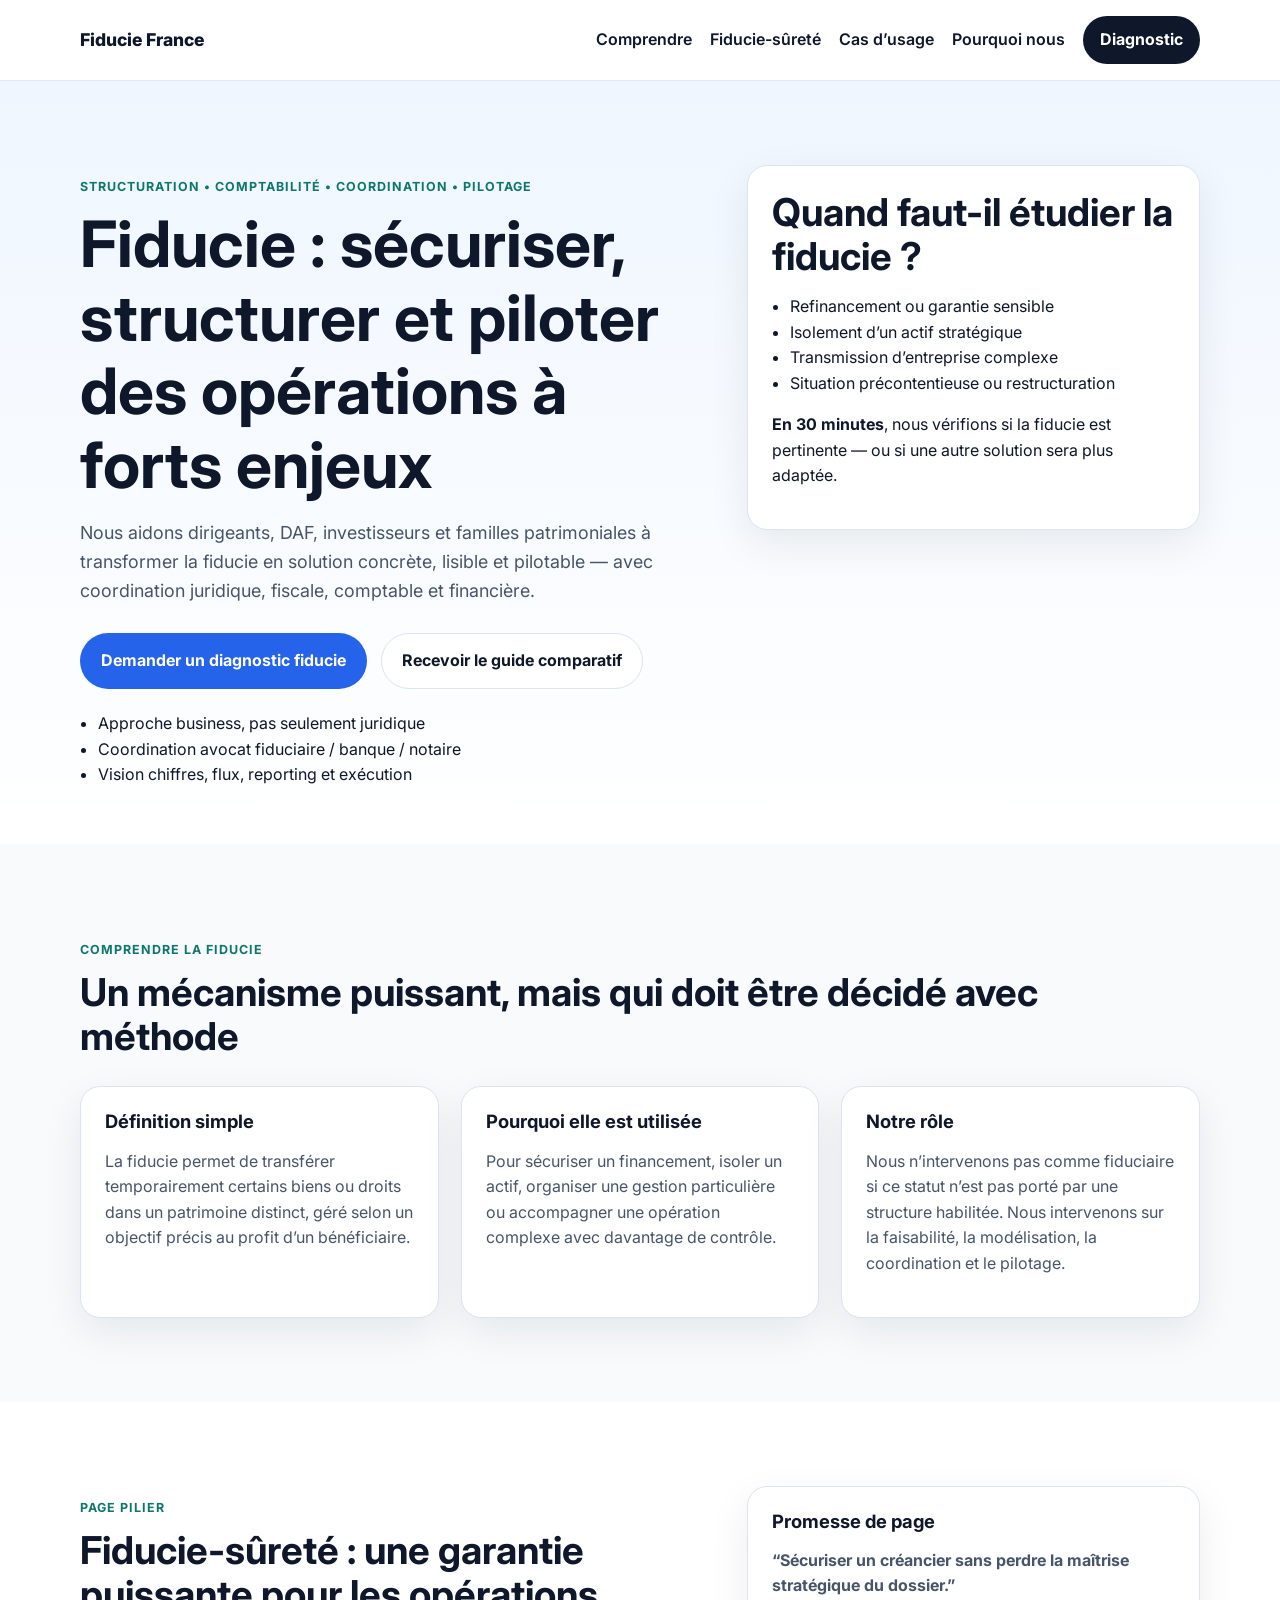
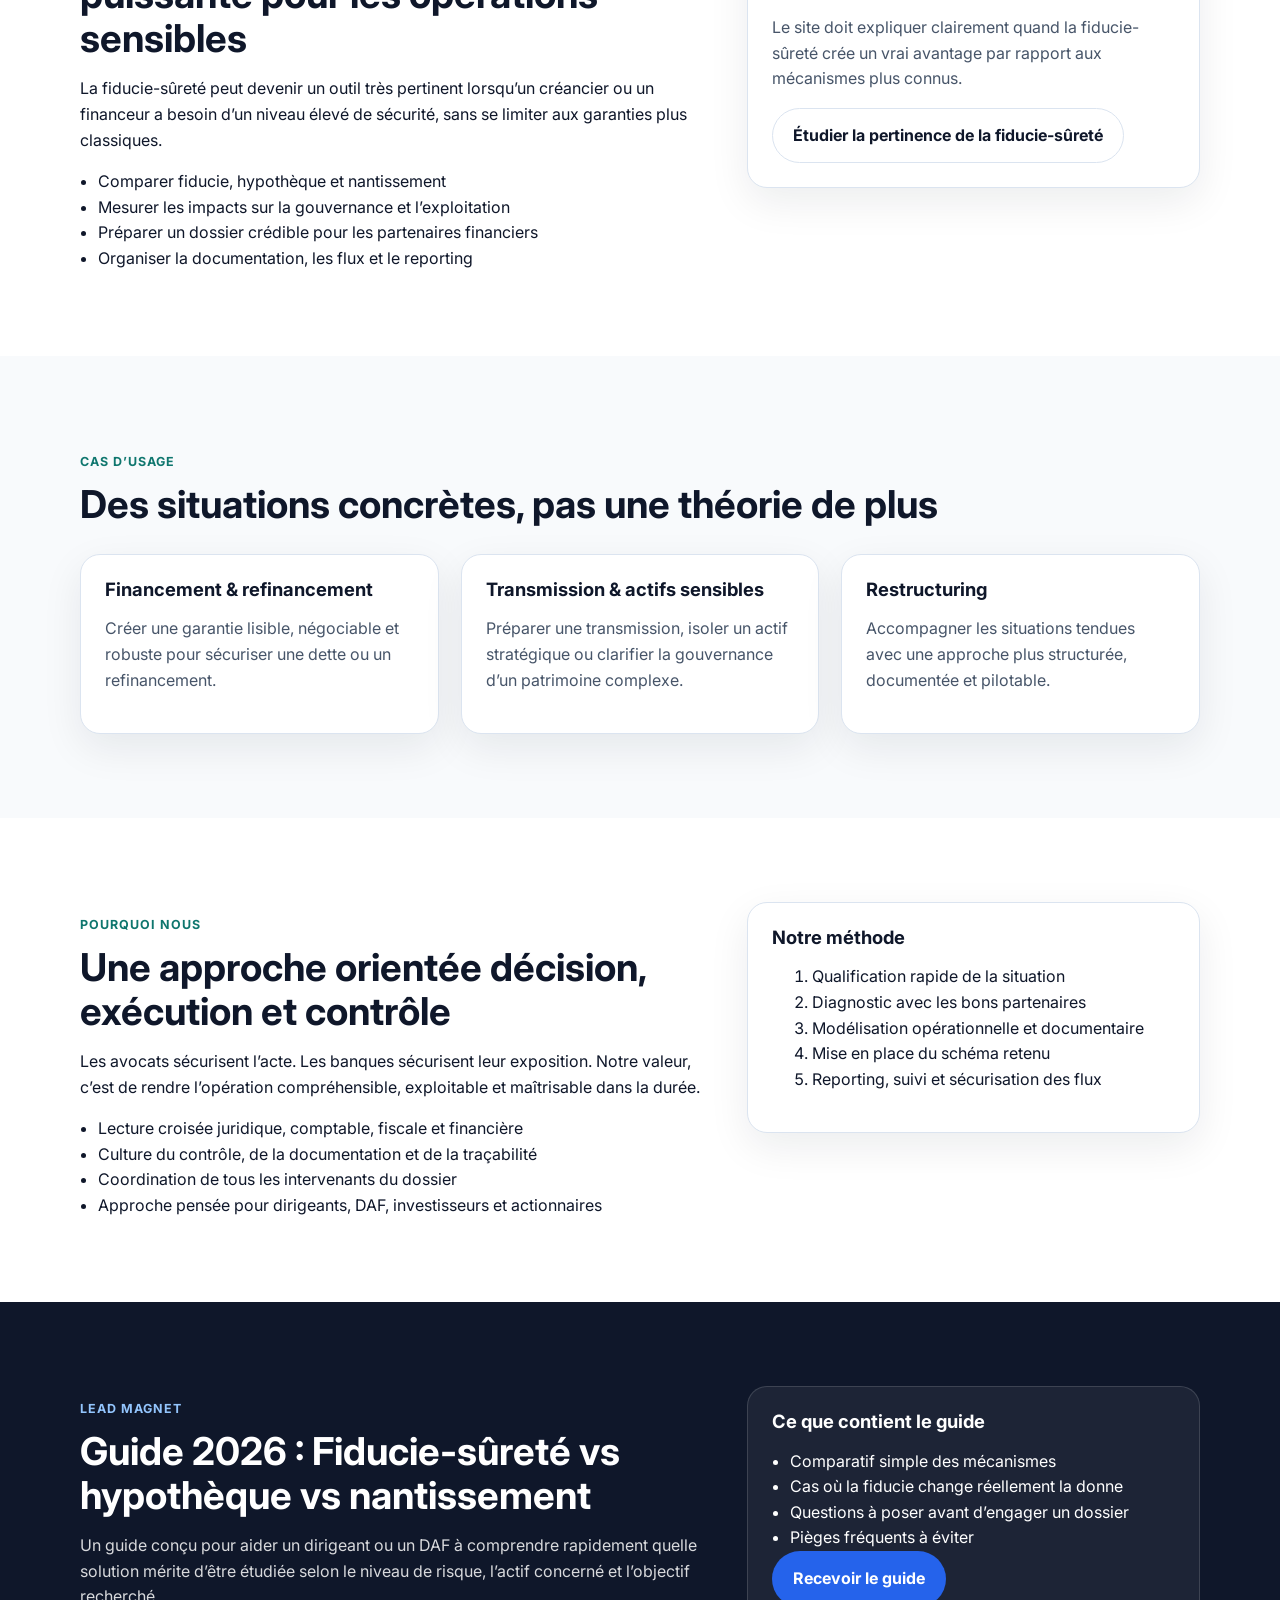
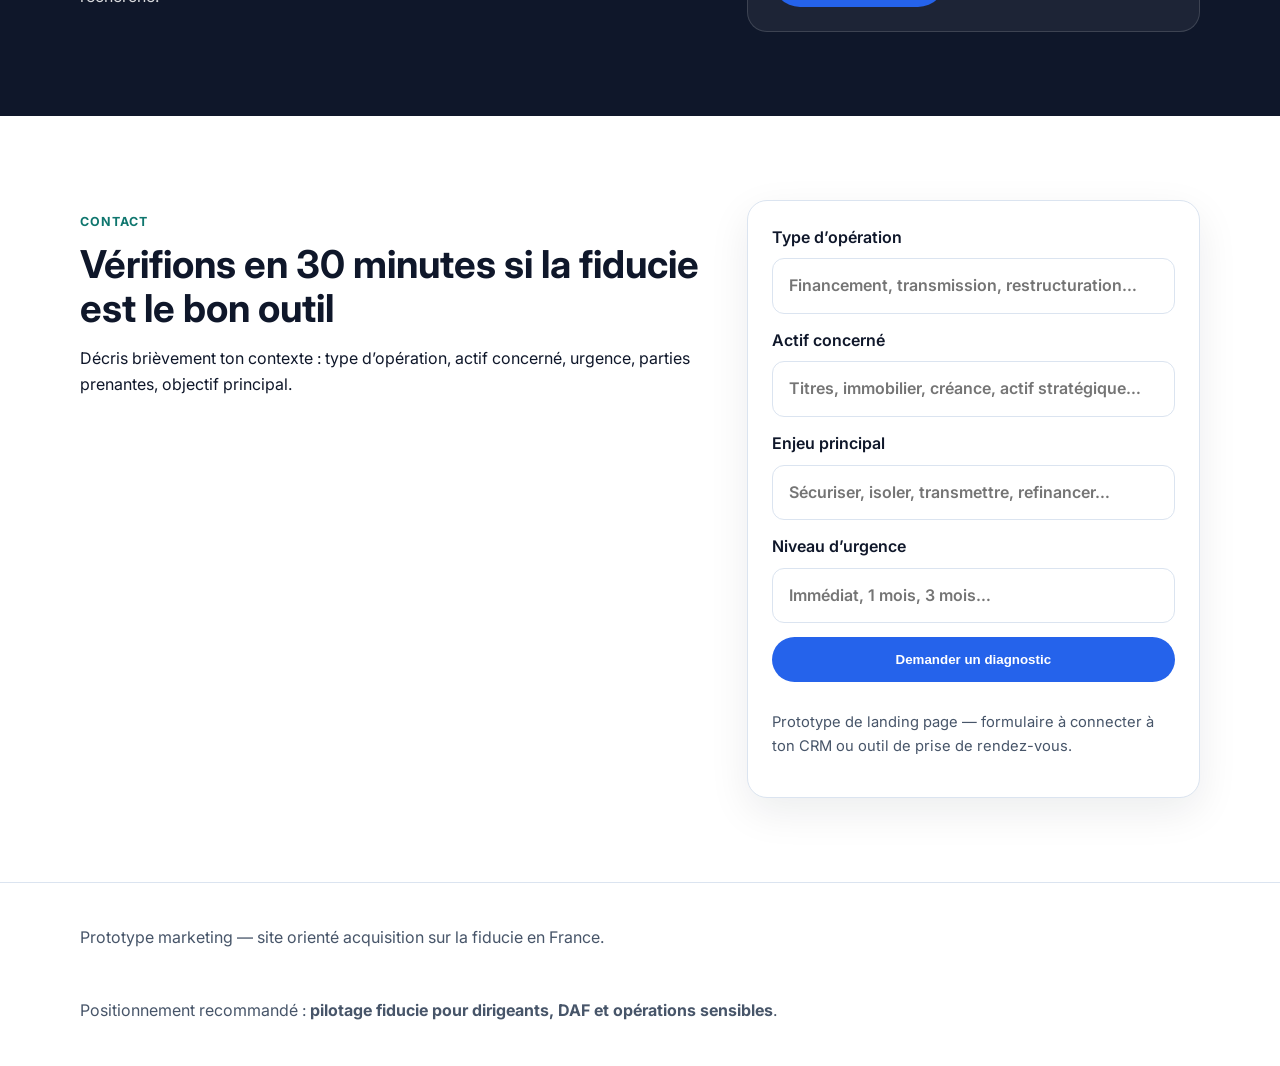
==== index.html @ 159eb909 "feat: initial fiducie site prototype" ====
<!DOCTYPE html>
<html lang="fr">
<head>
  <meta charset="UTF-8" />
  <meta name="viewport" content="width=device-width, initial-scale=1.0" />
  <title>Fiducie en France : accompagnement stratégique, comptable et opérationnel</title>
  <meta name="description" content="Cabinet expert en structuration, faisabilité, comptabilité et pilotage des opérations de fiducie en France pour dirigeants, DAF, investisseurs et familles patrimoniales." />
  <meta name="theme-color" content="#0f172a" />
  <link rel="preconnect" href="https://fonts.googleapis.com">
  <link rel="preconnect" href="https://fonts.gstatic.com" crossorigin>
  <link href="https://fonts.googleapis.com/css2?family=Inter:wght@400;500;600;700;800&display=swap" rel="stylesheet">
  <link rel="stylesheet" href="styles.css" />
</head>
<body>
  <header class="site-header">
    <div class="container nav">
      <div class="brand">Fiducie France</div>
      <nav>
        <a href="#comprendre">Comprendre</a>
        <a href="#surete">Fiducie-sûreté</a>
        <a href="#cas-usage">Cas d’usage</a>
        <a href="#pourquoi-nous">Pourquoi nous</a>
        <a href="#contact" class="btn btn-nav">Diagnostic</a>
      </nav>
    </div>
  </header>

  <main>
    <section class="hero">
      <div class="container hero-grid">
        <div>
          <p class="eyebrow">Structuration • Comptabilité • Coordination • Pilotage</p>
          <h1>Fiducie : sécuriser, structurer et piloter des opérations à forts enjeux</h1>
          <p class="hero-text">Nous aidons dirigeants, DAF, investisseurs et familles patrimoniales à transformer la fiducie en solution concrète, lisible et pilotable — avec coordination juridique, fiscale, comptable et financière.</p>
          <div class="cta-row">
            <a class="btn btn-primary" href="#contact">Demander un diagnostic fiducie</a>
            <a class="btn btn-secondary" href="#guide">Recevoir le guide comparatif</a>
          </div>
          <ul class="trust-list">
            <li>Approche business, pas seulement juridique</li>
            <li>Coordination avocat fiduciaire / banque / notaire</li>
            <li>Vision chiffres, flux, reporting et exécution</li>
          </ul>
        </div>
        <aside class="hero-card">
          <h2>Quand faut-il étudier la fiducie&nbsp;?</h2>
          <ul>
            <li>Refinancement ou garantie sensible</li>
            <li>Isolement d’un actif stratégique</li>
            <li>Transmission d’entreprise complexe</li>
            <li>Situation précontentieuse ou restructuration</li>
          </ul>
          <p><strong>En 30 minutes</strong>, nous vérifions si la fiducie est pertinente — ou si une autre solution sera plus adaptée.</p>
        </aside>
      </div>
    </section>

    <section class="section section-light" id="comprendre">
      <div class="container">
        <p class="section-label">Comprendre la fiducie</p>
        <h2>Un mécanisme puissant, mais qui doit être décidé avec méthode</h2>
        <div class="cards three">
          <article class="card">
            <h3>Définition simple</h3>
            <p>La fiducie permet de transférer temporairement certains biens ou droits dans un patrimoine distinct, géré selon un objectif précis au profit d’un bénéficiaire.</p>
          </article>
          <article class="card">
            <h3>Pourquoi elle est utilisée</h3>
            <p>Pour sécuriser un financement, isoler un actif, organiser une gestion particulière ou accompagner une opération complexe avec davantage de contrôle.</p>
          </article>
          <article class="card">
            <h3>Notre rôle</h3>
            <p>Nous n’intervenons pas comme fiduciaire si ce statut n’est pas porté par une structure habilitée. Nous intervenons sur la faisabilité, la modélisation, la coordination et le pilotage.</p>
          </article>
        </div>
      </div>
    </section>

    <section class="section" id="surete">
      <div class="container two-cols">
        <div>
          <p class="section-label">Page pilier</p>
          <h2>Fiducie-sûreté : une garantie puissante pour les opérations sensibles</h2>
          <p>La fiducie-sûreté peut devenir un outil très pertinent lorsqu’un créancier ou un financeur a besoin d’un niveau élevé de sécurité, sans se limiter aux garanties plus classiques.</p>
          <ul class="check-list">
            <li>Comparer fiducie, hypothèque et nantissement</li>
            <li>Mesurer les impacts sur la gouvernance et l’exploitation</li>
            <li>Préparer un dossier crédible pour les partenaires financiers</li>
            <li>Organiser la documentation, les flux et le reporting</li>
          </ul>
        </div>
        <div class="compare-box">
          <h3>Promesse de page</h3>
          <p><strong>“Sécuriser un créancier sans perdre la maîtrise stratégique du dossier.”</strong></p>
          <p>Le site doit expliquer clairement quand la fiducie-sûreté crée un vrai avantage par rapport aux mécanismes plus connus.</p>
          <a class="btn btn-secondary" href="#contact">Étudier la pertinence de la fiducie-sûreté</a>
        </div>
      </div>
    </section>

    <section class="section section-light" id="cas-usage">
      <div class="container">
        <p class="section-label">Cas d’usage</p>
        <h2>Des situations concrètes, pas une théorie de plus</h2>
        <div class="cards three">
          <article class="card">
            <h3>Financement & refinancement</h3>
            <p>Créer une garantie lisible, négociable et robuste pour sécuriser une dette ou un refinancement.</p>
          </article>
          <article class="card">
            <h3>Transmission & actifs sensibles</h3>
            <p>Préparer une transmission, isoler un actif stratégique ou clarifier la gouvernance d’un patrimoine complexe.</p>
          </article>
          <article class="card">
            <h3>Restructuring</h3>
            <p>Accompagner les situations tendues avec une approche plus structurée, documentée et pilotable.</p>
          </article>
        </div>
      </div>
    </section>

    <section class="section" id="pourquoi-nous">
      <div class="container two-cols">
        <div>
          <p class="section-label">Pourquoi nous</p>
          <h2>Une approche orientée décision, exécution et contrôle</h2>
          <p>Les avocats sécurisent l’acte. Les banques sécurisent leur exposition. Notre valeur, c’est de rendre l’opération compréhensible, exploitable et maîtrisable dans la durée.</p>
          <ul class="check-list">
            <li>Lecture croisée juridique, comptable, fiscale et financière</li>
            <li>Culture du contrôle, de la documentation et de la traçabilité</li>
            <li>Coordination de tous les intervenants du dossier</li>
            <li>Approche pensée pour dirigeants, DAF, investisseurs et actionnaires</li>
          </ul>
        </div>
        <div class="method-box">
          <h3>Notre méthode</h3>
          <ol>
            <li>Qualification rapide de la situation</li>
            <li>Diagnostic avec les bons partenaires</li>
            <li>Modélisation opérationnelle et documentaire</li>
            <li>Mise en place du schéma retenu</li>
            <li>Reporting, suivi et sécurisation des flux</li>
          </ol>
        </div>
      </div>
    </section>

    <section class="section section-dark" id="guide">
      <div class="container guide-grid">
        <div>
          <p class="section-label light">Lead magnet</p>
          <h2>Guide 2026 : Fiducie-sûreté vs hypothèque vs nantissement</h2>
          <p>Un guide conçu pour aider un dirigeant ou un DAF à comprendre rapidement quelle solution mérite d’être étudiée selon le niveau de risque, l’actif concerné et l’objectif recherché.</p>
        </div>
        <div class="guide-card">
          <h3>Ce que contient le guide</h3>
          <ul>
            <li>Comparatif simple des mécanismes</li>
            <li>Cas où la fiducie change réellement la donne</li>
            <li>Questions à poser avant d’engager un dossier</li>
            <li>Pièges fréquents à éviter</li>
          </ul>
          <a class="btn btn-primary" href="#contact">Recevoir le guide</a>
        </div>
      </div>
    </section>

    <section class="section" id="contact">
      <div class="container contact-grid">
        <div>
          <p class="section-label">Contact</p>
          <h2>Vérifions en 30 minutes si la fiducie est le bon outil</h2>
          <p>Décris brièvement ton contexte : type d’opération, actif concerné, urgence, parties prenantes, objectif principal.</p>
        </div>
        <form class="contact-form">
          <label>Type d’opération<input type="text" placeholder="Financement, transmission, restructuration…"></label>
          <label>Actif concerné<input type="text" placeholder="Titres, immobilier, créance, actif stratégique…"></label>
          <label>Enjeu principal<input type="text" placeholder="Sécuriser, isoler, transmettre, refinancer…"></label>
          <label>Niveau d’urgence<input type="text" placeholder="Immédiat, 1 mois, 3 mois…"></label>
          <button type="button" class="btn btn-primary">Demander un diagnostic</button>
          <p class="form-note">Prototype de landing page — formulaire à connecter à ton CRM ou outil de prise de rendez-vous.</p>
        </form>
      </div>
    </section>
  </main>

  <footer class="site-footer">
    <div class="container footer-row">
      <p>Prototype marketing — site orienté acquisition sur la fiducie en France.</p>
      <p>Positionnement recommandé : <strong>pilotage fiducie pour dirigeants, DAF et opérations sensibles</strong>.</p>
    </div>
  </footer>
</body>
</html>
---- styles.css ----
:root {
  --bg: #f8fafc;
  --bg-dark: #0f172a;
  --text: #0f172a;
  --muted: #475569;
  --line: #dbe4f0;
  --white: #ffffff;
  --primary: #2563eb;
  --primary-dark: #1d4ed8;
  --accent: #0f766e;
  --shadow: 0 14px 40px rgba(15, 23, 42, 0.08);
}

* { box-sizing: border-box; }
html { scroll-behavior: smooth; }
body {
  margin: 0;
  font-family: 'Inter', sans-serif;
  color: var(--text);
  background: var(--white);
  line-height: 1.6;
}

.container {
  width: min(1120px, calc(100% - 32px));
  margin: 0 auto;
}

.site-header {
  position: sticky;
  top: 0;
  z-index: 50;
  background: rgba(255,255,255,0.92);
  backdrop-filter: blur(14px);
  border-bottom: 1px solid rgba(219, 228, 240, 0.8);
}

.nav {
  display: flex;
  align-items: center;
  justify-content: space-between;
  padding: 16px 0;
  gap: 20px;
}

.brand {
  font-weight: 800;
  font-size: 1.1rem;
}

nav {
  display: flex;
  align-items: center;
  gap: 18px;
  flex-wrap: wrap;
}

nav a {
  color: var(--text);
  text-decoration: none;
  font-weight: 600;
}

.hero {
  background: linear-gradient(180deg, #eff6ff 0%, #ffffff 100%);
  padding: 84px 0 56px;
}

.hero-grid, .two-cols, .guide-grid, .contact-grid {
  display: grid;
  grid-template-columns: 1.4fr 1fr;
  gap: 32px;
  align-items: start;
}

.eyebrow, .section-label {
  text-transform: uppercase;
  letter-spacing: 0.08em;
  font-size: 0.78rem;
  font-weight: 700;
  color: var(--accent);
  margin-bottom: 10px;
}

.section-label.light { color: #93c5fd; }

h1, h2, h3 {
  line-height: 1.15;
  margin: 0 0 16px;
}

h1 { font-size: clamp(2.2rem, 5vw, 4.25rem); }
h2 { font-size: clamp(1.7rem, 3vw, 2.7rem); }
h3 { font-size: 1.15rem; }

.hero-text {
  font-size: 1.12rem;
  color: var(--muted);
  max-width: 760px;
}

.cta-row {
  display: flex;
  gap: 14px;
  flex-wrap: wrap;
  margin: 28px 0 22px;
}

.btn {
  display: inline-flex;
  align-items: center;
  justify-content: center;
  padding: 14px 20px;
  border-radius: 999px;
  text-decoration: none;
  font-weight: 700;
  border: 1px solid transparent;
  transition: .2s ease;
  cursor: pointer;
}

.btn-primary {
  background: var(--primary);
  color: white;
}
.btn-primary:hover { background: var(--primary-dark); }

.btn-secondary {
  background: white;
  color: var(--text);
  border-color: var(--line);
}

.btn-nav {
  background: var(--text);
  color: white;
  padding: 10px 16px;
}

.trust-list, .check-list, .hero-card ul, .guide-card ul {
  padding-left: 18px;
  margin: 0;
}

.hero-card, .compare-box, .method-box, .guide-card, .contact-form, .card {
  background: var(--white);
  border: 1px solid var(--line);
  border-radius: 20px;
  padding: 24px;
  box-shadow: var(--shadow);
}

.section {
  padding: 84px 0;
}

.section-light {
  background: var(--bg);
}

.section-dark {
  background: var(--bg-dark);
  color: white;
}

.cards.three {
  display: grid;
  grid-template-columns: repeat(3, 1fr);
  gap: 22px;
  margin-top: 28px;
}

.card p, .compare-box p, .method-box p, .guide-card p, .contact-form p {
  color: var(--muted);
}

.section-dark .guide-card {
  background: rgba(255,255,255,0.06);
  border-color: rgba(255,255,255,0.14);
  box-shadow: none;
}

.section-dark .guide-card p,
.section-dark p { color: rgba(255,255,255,0.84); }

.contact-form {
  display: grid;
  gap: 14px;
}

.contact-form label {
  display: grid;
  gap: 8px;
  font-weight: 600;
}

.contact-form input {
  padding: 14px 16px;
  border-radius: 12px;
  border: 1px solid var(--line);
  font: inherit;
}

.form-note {
  font-size: 0.92rem;
}

.site-footer {
  border-top: 1px solid var(--line);
  padding: 26px 0;
  background: #fff;
}

.footer-row {
  display: flex;
  justify-content: space-between;
  gap: 16px;
  flex-wrap: wrap;
  color: var(--muted);
}

@media (max-width: 900px) {
  .hero-grid, .two-cols, .guide-grid, .contact-grid, .cards.three {
    grid-template-columns: 1fr;
  }

  .nav {
    flex-direction: column;
    align-items: flex-start;
  }
}
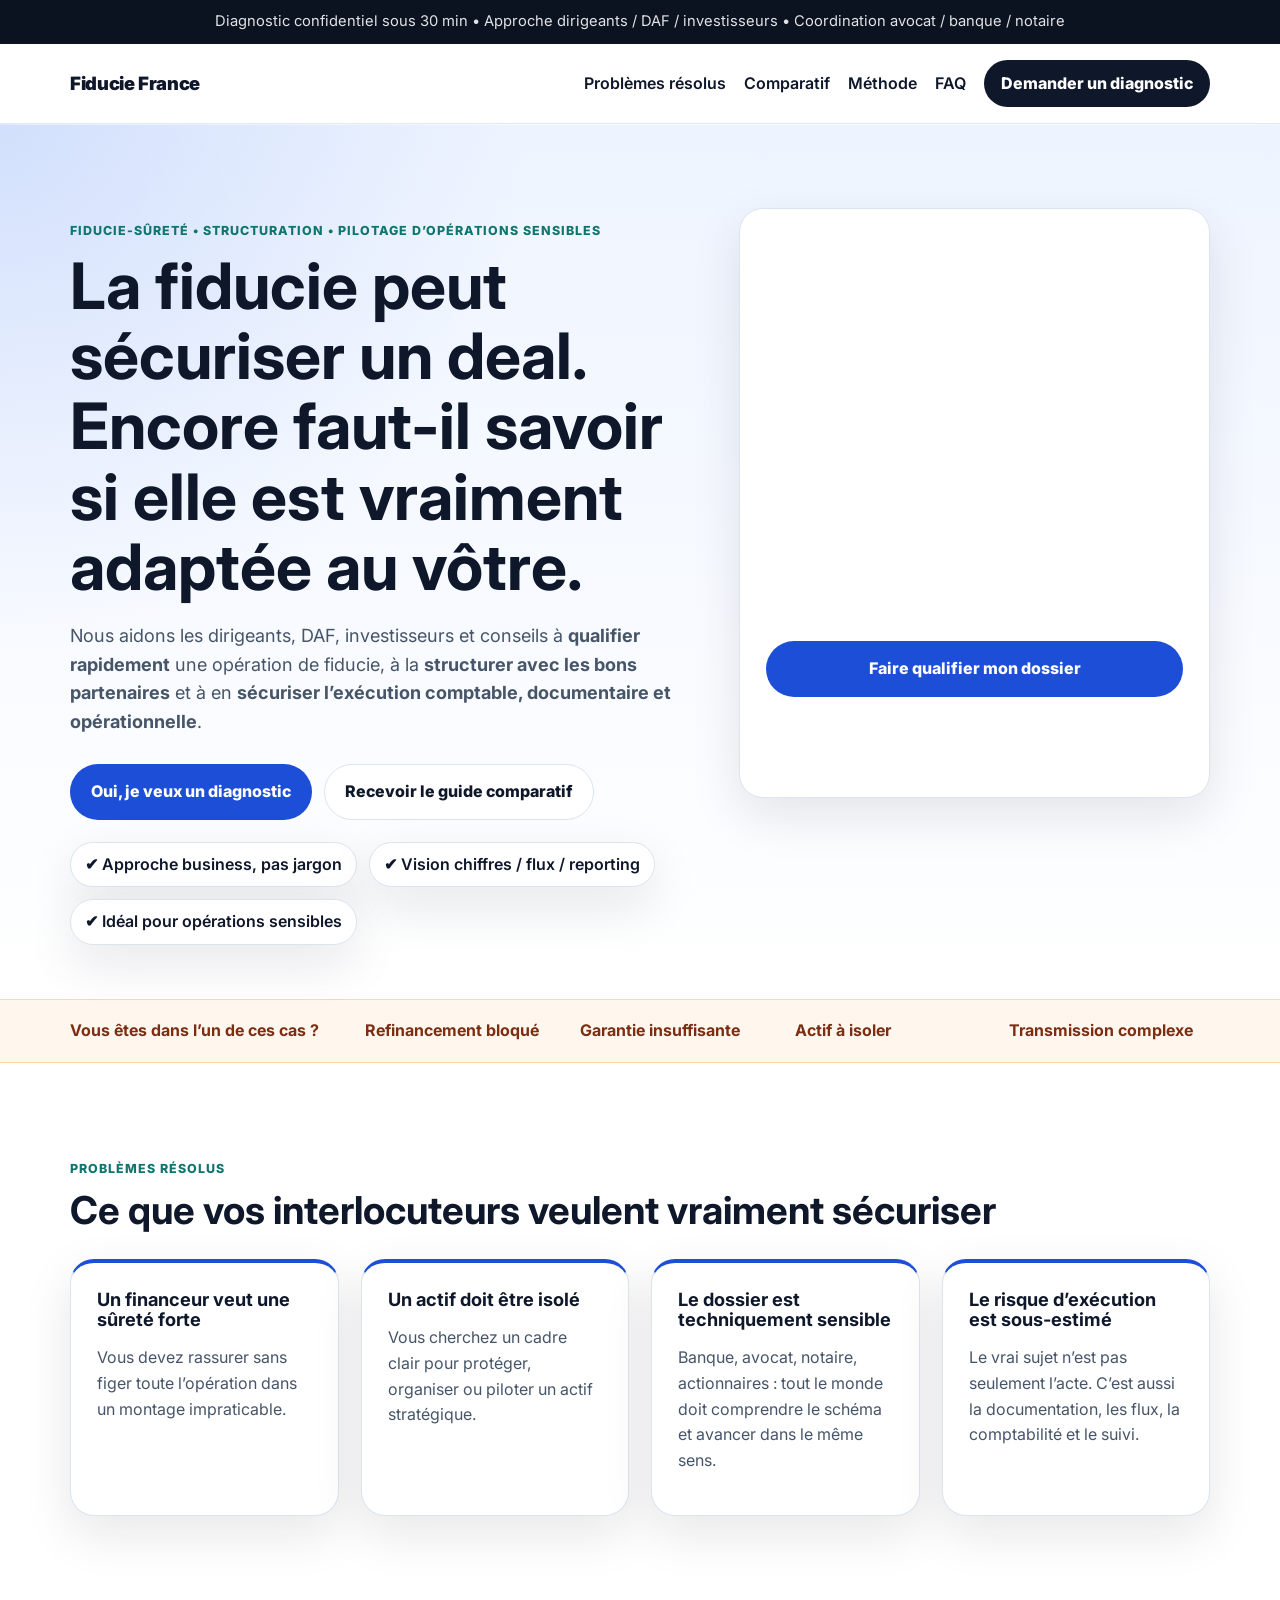
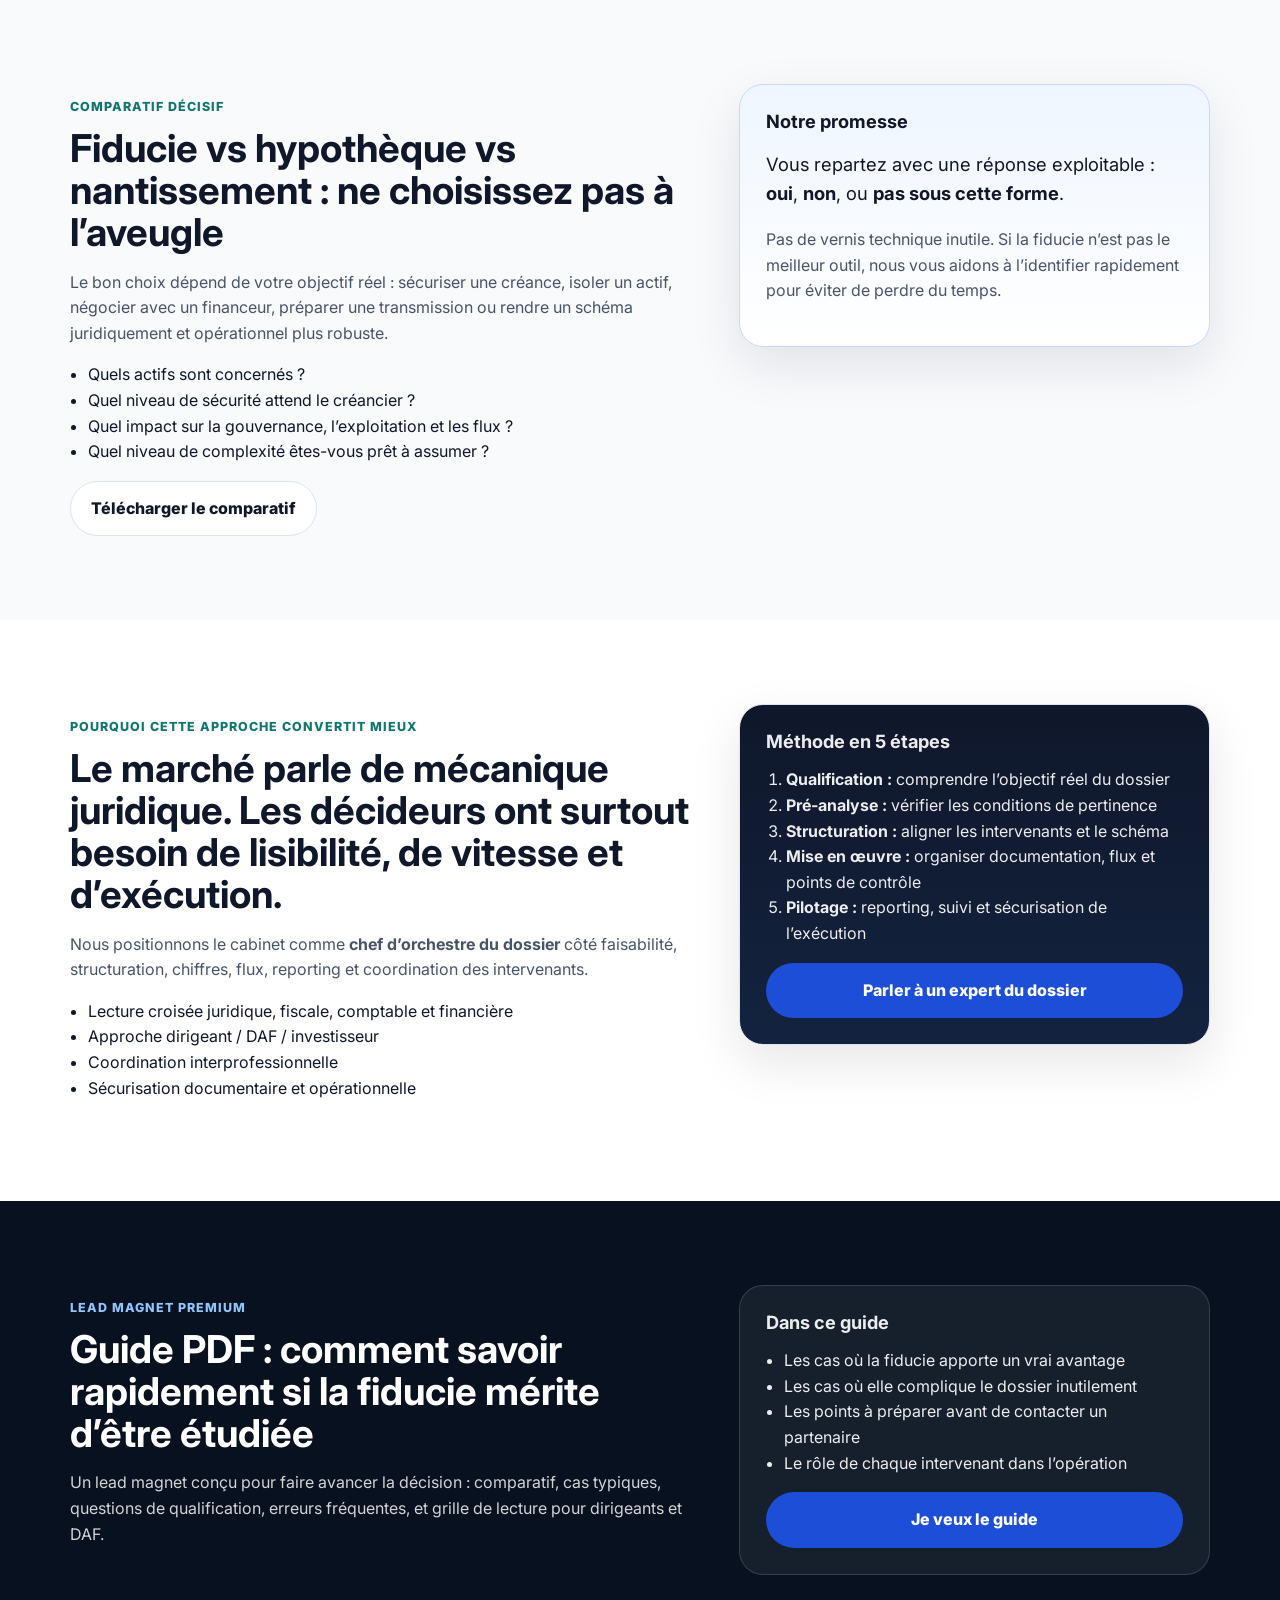
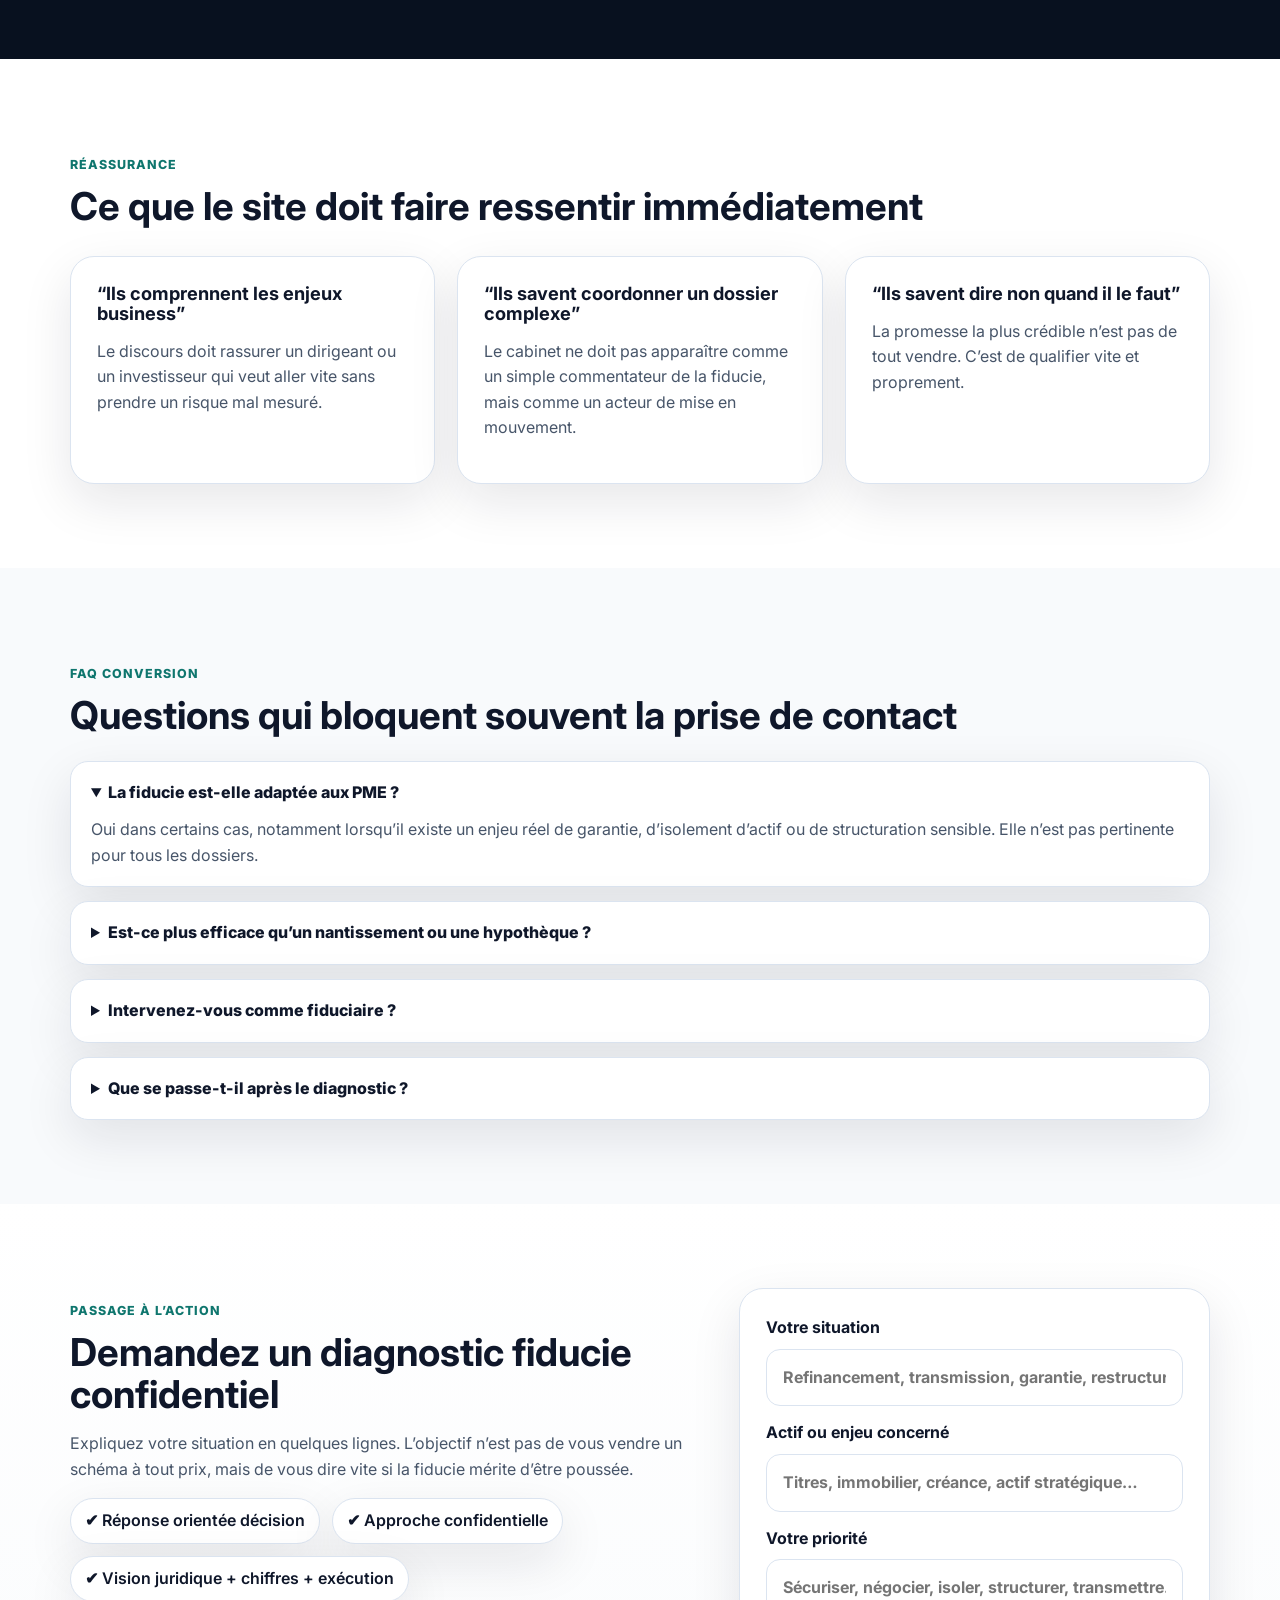
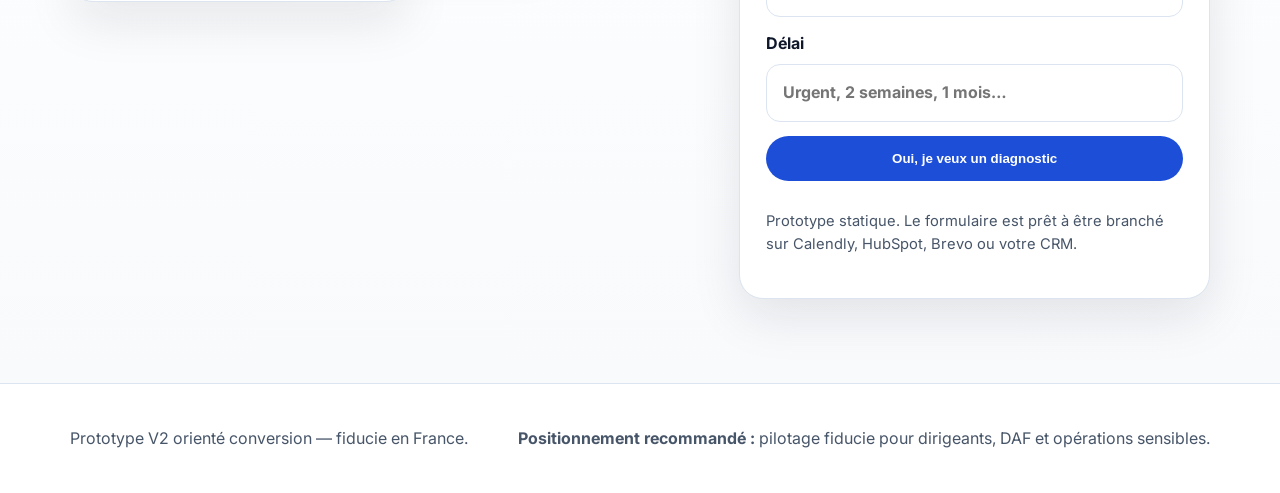
==== commit 61019dea: "feat: conversion-focused v2 landing page" ====
--- a/index.html
+++ b/index.html
@@ -3,24 +3,26 @@
 <head>
   <meta charset="UTF-8" />
   <meta name="viewport" content="width=device-width, initial-scale=1.0" />
-  <title>Fiducie en France : accompagnement stratégique, comptable et opérationnel</title>
-  <meta name="description" content="Cabinet expert en structuration, faisabilité, comptabilité et pilotage des opérations de fiducie en France pour dirigeants, DAF, investisseurs et familles patrimoniales." />
-  <meta name="theme-color" content="#0f172a" />
+  <title>Fiducie-sûreté en France : sécurisez un financement, un actif ou une opération sensible</title>
+  <meta name="description" content="Diagnostic fiducie en 30 minutes. Nous aidons dirigeants, DAF et investisseurs à qualifier, structurer et piloter une opération de fiducie avec une approche business, comptable et opérationnelle." />
+  <meta name="theme-color" content="#08111f" />
   <link rel="preconnect" href="https://fonts.googleapis.com">
   <link rel="preconnect" href="https://fonts.gstatic.com" crossorigin>
-  <link href="https://fonts.googleapis.com/css2?family=Inter:wght@400;500;600;700;800&display=swap" rel="stylesheet">
+  <link href="https://fonts.googleapis.com/css2?family=Inter:wght@400;500;600;700;800;900&display=swap" rel="stylesheet">
   <link rel="stylesheet" href="styles.css" />
 </head>
 <body>
+  <div class="topbar">Diagnostic confidentiel sous 30 min • Approche dirigeants / DAF / investisseurs • Coordination avocat / banque / notaire</div>
+
   <header class="site-header">
     <div class="container nav">
       <div class="brand">Fiducie France</div>
       <nav>
-        <a href="#comprendre">Comprendre</a>
-        <a href="#surete">Fiducie-sûreté</a>
-        <a href="#cas-usage">Cas d’usage</a>
-        <a href="#pourquoi-nous">Pourquoi nous</a>
-        <a href="#contact" class="btn btn-nav">Diagnostic</a>
+        <a href="#problemes">Problèmes résolus</a>
+        <a href="#comparatif">Comparatif</a>
+        <a href="#methode">Méthode</a>
+        <a href="#faq">FAQ</a>
+        <a href="#contact" class="btn btn-nav">Demander un diagnostic</a>
       </nav>
     </div>
   </header>
@@ -29,156 +31,215 @@
     <section class="hero">
       <div class="container hero-grid">
         <div>
-          <p class="eyebrow">Structuration • Comptabilité • Coordination • Pilotage</p>
-          <h1>Fiducie : sécuriser, structurer et piloter des opérations à forts enjeux</h1>
-          <p class="hero-text">Nous aidons dirigeants, DAF, investisseurs et familles patrimoniales à transformer la fiducie en solution concrète, lisible et pilotable — avec coordination juridique, fiscale, comptable et financière.</p>
+          <p class="eyebrow">Fiducie-sûreté • Structuration • Pilotage d’opérations sensibles</p>
+          <h1>La fiducie peut sécuriser un deal.<br>Encore faut-il savoir si elle est vraiment adaptée au vôtre.</h1>
+          <p class="hero-text">Nous aidons les dirigeants, DAF, investisseurs et conseils à <strong>qualifier rapidement</strong> une opération de fiducie, à la <strong>structurer avec les bons partenaires</strong> et à en <strong>sécuriser l’exécution comptable, documentaire et opérationnelle</strong>.</p>
           <div class="cta-row">
-            <a class="btn btn-primary" href="#contact">Demander un diagnostic fiducie</a>
+            <a class="btn btn-primary" href="#contact">Oui, je veux un diagnostic</a>
             <a class="btn btn-secondary" href="#guide">Recevoir le guide comparatif</a>
           </div>
-          <ul class="trust-list">
-            <li>Approche business, pas seulement juridique</li>
-            <li>Coordination avocat fiduciaire / banque / notaire</li>
-            <li>Vision chiffres, flux, reporting et exécution</li>
+          <div class="micro-proof">
+            <span>✔ Approche business, pas jargon</span>
+            <span>✔ Vision chiffres / flux / reporting</span>
+            <span>✔ Idéal pour opérations sensibles</span>
+          </div>
+        </div>
+        <aside class="hero-panel">
+          <div class="score-card">
+            <p class="mini-label">Question clé</p>
+            <h2>La fiducie est-elle le bon outil pour votre situation ?</h2>
+            <ul>
+              <li>Vous cherchez une garantie plus robuste qu’un schéma classique</li>
+              <li>Vous devez isoler un actif stratégique ou clarifier une gouvernance</li>
+              <li>Vous avez un financeur, un avocat ou un notaire déjà dans la boucle</li>
+              <li>Vous voulez un schéma crédible, documenté et exécutable</li>
+            </ul>
+            <a class="btn btn-primary btn-block" href="#contact">Faire qualifier mon dossier</a>
+            <p class="panel-note">Réponse rapide. Échange confidentiel. Si la fiducie n’est pas pertinente, nous vous le dirons clairement.</p>
+          </div>
+        </aside>
+      </div>
+    </section>
+
+    <section class="section urgency-strip">
+      <div class="container urgency-grid">
+        <div>
+          <strong>Vous êtes dans l’un de ces cas ?</strong>
+        </div>
+        <div>Refinancement bloqué</div>
+        <div>Garantie insuffisante</div>
+        <div>Actif à isoler</div>
+        <div>Transmission complexe</div>
+      </div>
+    </section>
+
+    <section class="section" id="problemes">
+      <div class="container">
+        <p class="section-label">Problèmes résolus</p>
+        <h2>Ce que vos interlocuteurs veulent vraiment sécuriser</h2>
+        <div class="cards four">
+          <article class="card problem-card">
+            <h3>Un financeur veut une sûreté forte</h3>
+            <p>Vous devez rassurer sans figer toute l’opération dans un montage impraticable.</p>
+          </article>
+          <article class="card problem-card">
+            <h3>Un actif doit être isolé</h3>
+            <p>Vous cherchez un cadre clair pour protéger, organiser ou piloter un actif stratégique.</p>
+          </article>
+          <article class="card problem-card">
+            <h3>Le dossier est techniquement sensible</h3>
+            <p>Banque, avocat, notaire, actionnaires : tout le monde doit comprendre le schéma et avancer dans le même sens.</p>
+          </article>
+          <article class="card problem-card">
+            <h3>Le risque d’exécution est sous-estimé</h3>
+            <p>Le vrai sujet n’est pas seulement l’acte. C’est aussi la documentation, les flux, la comptabilité et le suivi.</p>
+          </article>
+        </div>
+      </div>
+    </section>
+
+    <section class="section section-light" id="comparatif">
+      <div class="container two-cols">
+        <div>
+          <p class="section-label">Comparatif décisif</p>
+          <h2>Fiducie vs hypothèque vs nantissement : ne choisissez pas à l’aveugle</h2>
+          <p>Le bon choix dépend de votre objectif réel : sécuriser une créance, isoler un actif, négocier avec un financeur, préparer une transmission ou rendre un schéma juridiquement et opérationnel plus robuste.</p>
+          <ul class="check-list">
+            <li>Quels actifs sont concernés ?</li>
+            <li>Quel niveau de sécurité attend le créancier ?</li>
+            <li>Quel impact sur la gouvernance, l’exploitation et les flux ?</li>
+            <li>Quel niveau de complexité êtes-vous prêt à assumer ?</li>
           </ul>
-        </div>
-        <aside class="hero-card">
-          <h2>Quand faut-il étudier la fiducie&nbsp;?</h2>
+          <a class="btn btn-secondary" href="#guide">Télécharger le comparatif</a>
+        </div>
+        <div class="compare-box aggressive">
+          <h3>Notre promesse</h3>
+          <p class="big-quote">Vous repartez avec une réponse exploitable : <strong>oui</strong>, <strong>non</strong>, ou <strong>pas sous cette forme</strong>.</p>
+          <p>Pas de vernis technique inutile. Si la fiducie n’est pas le meilleur outil, nous vous aidons à l’identifier rapidement pour éviter de perdre du temps.</p>
+        </div>
+      </div>
+    </section>
+
+    <section class="section" id="pourquoi-nous">
+      <div class="container two-cols">
+        <div>
+          <p class="section-label">Pourquoi cette approche convertit mieux</p>
+          <h2>Le marché parle de mécanique juridique. Les décideurs ont surtout besoin de lisibilité, de vitesse et d’exécution.</h2>
+          <p>Nous positionnons le cabinet comme <strong>chef d’orchestre du dossier</strong> côté faisabilité, structuration, chiffres, flux, reporting et coordination des intervenants.</p>
+          <ul class="check-list">
+            <li>Lecture croisée juridique, fiscale, comptable et financière</li>
+            <li>Approche dirigeant / DAF / investisseur</li>
+            <li>Coordination interprofessionnelle</li>
+            <li>Sécurisation documentaire et opérationnelle</li>
+          </ul>
+        </div>
+        <div class="method-box dark-accent" id="methode">
+          <h3>Méthode en 5 étapes</h3>
+          <ol>
+            <li><strong>Qualification :</strong> comprendre l’objectif réel du dossier</li>
+            <li><strong>Pré-analyse :</strong> vérifier les conditions de pertinence</li>
+            <li><strong>Structuration :</strong> aligner les intervenants et le schéma</li>
+            <li><strong>Mise en œuvre :</strong> organiser documentation, flux et points de contrôle</li>
+            <li><strong>Pilotage :</strong> reporting, suivi et sécurisation de l’exécution</li>
+          </ol>
+          <a class="btn btn-primary btn-block" href="#contact">Parler à un expert du dossier</a>
+        </div>
+      </div>
+    </section>
+
+    <section class="section section-dark" id="guide">
+      <div class="container guide-grid">
+        <div>
+          <p class="section-label light">Lead magnet premium</p>
+          <h2>Guide PDF : comment savoir rapidement si la fiducie mérite d’être étudiée</h2>
+          <p>Un lead magnet conçu pour faire avancer la décision : comparatif, cas typiques, questions de qualification, erreurs fréquentes, et grille de lecture pour dirigeants et DAF.</p>
+        </div>
+        <div class="guide-card premium">
+          <h3>Dans ce guide</h3>
           <ul>
-            <li>Refinancement ou garantie sensible</li>
-            <li>Isolement d’un actif stratégique</li>
-            <li>Transmission d’entreprise complexe</li>
-            <li>Situation précontentieuse ou restructuration</li>
+            <li>Les cas où la fiducie apporte un vrai avantage</li>
+            <li>Les cas où elle complique le dossier inutilement</li>
+            <li>Les points à préparer avant de contacter un partenaire</li>
+            <li>Le rôle de chaque intervenant dans l’opération</li>
           </ul>
-          <p><strong>En 30 minutes</strong>, nous vérifions si la fiducie est pertinente — ou si une autre solution sera plus adaptée.</p>
-        </aside>
-      </div>
-    </section>
-
-    <section class="section section-light" id="comprendre">
+          <a class="btn btn-primary btn-block" href="#contact">Je veux le guide</a>
+        </div>
+      </div>
+    </section>
+
+    <section class="section testimonials">
       <div class="container">
-        <p class="section-label">Comprendre la fiducie</p>
-        <h2>Un mécanisme puissant, mais qui doit être décidé avec méthode</h2>
+        <p class="section-label">Réassurance</p>
+        <h2>Ce que le site doit faire ressentir immédiatement</h2>
         <div class="cards three">
           <article class="card">
-            <h3>Définition simple</h3>
-            <p>La fiducie permet de transférer temporairement certains biens ou droits dans un patrimoine distinct, géré selon un objectif précis au profit d’un bénéficiaire.</p>
+            <h3>“Ils comprennent les enjeux business”</h3>
+            <p>Le discours doit rassurer un dirigeant ou un investisseur qui veut aller vite sans prendre un risque mal mesuré.</p>
           </article>
           <article class="card">
-            <h3>Pourquoi elle est utilisée</h3>
-            <p>Pour sécuriser un financement, isoler un actif, organiser une gestion particulière ou accompagner une opération complexe avec davantage de contrôle.</p>
+            <h3>“Ils savent coordonner un dossier complexe”</h3>
+            <p>Le cabinet ne doit pas apparaître comme un simple commentateur de la fiducie, mais comme un acteur de mise en mouvement.</p>
           </article>
           <article class="card">
-            <h3>Notre rôle</h3>
-            <p>Nous n’intervenons pas comme fiduciaire si ce statut n’est pas porté par une structure habilitée. Nous intervenons sur la faisabilité, la modélisation, la coordination et le pilotage.</p>
-          </article>
-        </div>
-      </div>
-    </section>
-
-    <section class="section" id="surete">
-      <div class="container two-cols">
-        <div>
-          <p class="section-label">Page pilier</p>
-          <h2>Fiducie-sûreté : une garantie puissante pour les opérations sensibles</h2>
-          <p>La fiducie-sûreté peut devenir un outil très pertinent lorsqu’un créancier ou un financeur a besoin d’un niveau élevé de sécurité, sans se limiter aux garanties plus classiques.</p>
-          <ul class="check-list">
-            <li>Comparer fiducie, hypothèque et nantissement</li>
-            <li>Mesurer les impacts sur la gouvernance et l’exploitation</li>
-            <li>Préparer un dossier crédible pour les partenaires financiers</li>
-            <li>Organiser la documentation, les flux et le reporting</li>
-          </ul>
-        </div>
-        <div class="compare-box">
-          <h3>Promesse de page</h3>
-          <p><strong>“Sécuriser un créancier sans perdre la maîtrise stratégique du dossier.”</strong></p>
-          <p>Le site doit expliquer clairement quand la fiducie-sûreté crée un vrai avantage par rapport aux mécanismes plus connus.</p>
-          <a class="btn btn-secondary" href="#contact">Étudier la pertinence de la fiducie-sûreté</a>
-        </div>
-      </div>
-    </section>
-
-    <section class="section section-light" id="cas-usage">
+            <h3>“Ils savent dire non quand il le faut”</h3>
+            <p>La promesse la plus crédible n’est pas de tout vendre. C’est de qualifier vite et proprement.</p>
+          </article>
+        </div>
+      </div>
+    </section>
+
+    <section class="section section-light" id="faq">
       <div class="container">
-        <p class="section-label">Cas d’usage</p>
-        <h2>Des situations concrètes, pas une théorie de plus</h2>
-        <div class="cards three">
-          <article class="card">
-            <h3>Financement & refinancement</h3>
-            <p>Créer une garantie lisible, négociable et robuste pour sécuriser une dette ou un refinancement.</p>
-          </article>
-          <article class="card">
-            <h3>Transmission & actifs sensibles</h3>
-            <p>Préparer une transmission, isoler un actif stratégique ou clarifier la gouvernance d’un patrimoine complexe.</p>
-          </article>
-          <article class="card">
-            <h3>Restructuring</h3>
-            <p>Accompagner les situations tendues avec une approche plus structurée, documentée et pilotable.</p>
-          </article>
-        </div>
-      </div>
-    </section>
-
-    <section class="section" id="pourquoi-nous">
-      <div class="container two-cols">
-        <div>
-          <p class="section-label">Pourquoi nous</p>
-          <h2>Une approche orientée décision, exécution et contrôle</h2>
-          <p>Les avocats sécurisent l’acte. Les banques sécurisent leur exposition. Notre valeur, c’est de rendre l’opération compréhensible, exploitable et maîtrisable dans la durée.</p>
-          <ul class="check-list">
-            <li>Lecture croisée juridique, comptable, fiscale et financière</li>
-            <li>Culture du contrôle, de la documentation et de la traçabilité</li>
-            <li>Coordination de tous les intervenants du dossier</li>
-            <li>Approche pensée pour dirigeants, DAF, investisseurs et actionnaires</li>
-          </ul>
-        </div>
-        <div class="method-box">
-          <h3>Notre méthode</h3>
-          <ol>
-            <li>Qualification rapide de la situation</li>
-            <li>Diagnostic avec les bons partenaires</li>
-            <li>Modélisation opérationnelle et documentaire</li>
-            <li>Mise en place du schéma retenu</li>
-            <li>Reporting, suivi et sécurisation des flux</li>
-          </ol>
-        </div>
-      </div>
-    </section>
-
-    <section class="section section-dark" id="guide">
-      <div class="container guide-grid">
-        <div>
-          <p class="section-label light">Lead magnet</p>
-          <h2>Guide 2026 : Fiducie-sûreté vs hypothèque vs nantissement</h2>
-          <p>Un guide conçu pour aider un dirigeant ou un DAF à comprendre rapidement quelle solution mérite d’être étudiée selon le niveau de risque, l’actif concerné et l’objectif recherché.</p>
-        </div>
-        <div class="guide-card">
-          <h3>Ce que contient le guide</h3>
-          <ul>
-            <li>Comparatif simple des mécanismes</li>
-            <li>Cas où la fiducie change réellement la donne</li>
-            <li>Questions à poser avant d’engager un dossier</li>
-            <li>Pièges fréquents à éviter</li>
-          </ul>
-          <a class="btn btn-primary" href="#contact">Recevoir le guide</a>
-        </div>
-      </div>
-    </section>
-
-    <section class="section" id="contact">
+        <p class="section-label">FAQ conversion</p>
+        <h2>Questions qui bloquent souvent la prise de contact</h2>
+        <div class="faq-list">
+          <details open>
+            <summary>La fiducie est-elle adaptée aux PME ?</summary>
+            <p>Oui dans certains cas, notamment lorsqu’il existe un enjeu réel de garantie, d’isolement d’actif ou de structuration sensible. Elle n’est pas pertinente pour tous les dossiers.</p>
+          </details>
+          <details>
+            <summary>Est-ce plus efficace qu’un nantissement ou une hypothèque ?</summary>
+            <p>Pas toujours. Tout dépend du type d’actif, du niveau de sécurité recherché, de la négociation avec le créancier et de la complexité acceptable.</p>
+          </details>
+          <details>
+            <summary>Intervenez-vous comme fiduciaire ?</summary>
+            <p>Le site doit rester juridiquement rigoureux : l’intervention comme fiduciaire suppose une structure habilitée. Le positionnement recommandé ici porte sur la faisabilité, la structuration, la coordination et le pilotage.</p>
+          </details>
+          <details>
+            <summary>Que se passe-t-il après le diagnostic ?</summary>
+            <p>Vous obtenez une orientation claire sur la pertinence du schéma, les points à approfondir, les partenaires à mobiliser et les prochaines étapes concrètes.</p>
+          </details>
+        </div>
+      </div>
+    </section>
+
+    <section class="section contact-section" id="contact">
       <div class="container contact-grid">
         <div>
-          <p class="section-label">Contact</p>
-          <h2>Vérifions en 30 minutes si la fiducie est le bon outil</h2>
-          <p>Décris brièvement ton contexte : type d’opération, actif concerné, urgence, parties prenantes, objectif principal.</p>
-        </div>
-        <form class="contact-form">
-          <label>Type d’opération<input type="text" placeholder="Financement, transmission, restructuration…"></label>
-          <label>Actif concerné<input type="text" placeholder="Titres, immobilier, créance, actif stratégique…"></label>
-          <label>Enjeu principal<input type="text" placeholder="Sécuriser, isoler, transmettre, refinancer…"></label>
-          <label>Niveau d’urgence<input type="text" placeholder="Immédiat, 1 mois, 3 mois…"></label>
-          <button type="button" class="btn btn-primary">Demander un diagnostic</button>
-          <p class="form-note">Prototype de landing page — formulaire à connecter à ton CRM ou outil de prise de rendez-vous.</p>
+          <p class="section-label">Passage à l’action</p>
+          <h2>Demandez un diagnostic fiducie confidentiel</h2>
+          <p>Expliquez votre situation en quelques lignes. L’objectif n’est pas de vous vendre un schéma à tout prix, mais de vous dire vite si la fiducie mérite d’être poussée.</p>
+          <div class="contact-points">
+            <span>✔ Réponse orientée décision</span>
+            <span>✔ Approche confidentielle</span>
+            <span>✔ Vision juridique + chiffres + exécution</span>
+          </div>
+        </div>
+        <form class="contact-form high-conv">
+          <label>Votre situation
+            <input type="text" placeholder="Refinancement, transmission, garantie, restructuration…">
+          </label>
+          <label>Actif ou enjeu concerné
+            <input type="text" placeholder="Titres, immobilier, créance, actif stratégique…">
+          </label>
+          <label>Votre priorité
+            <input type="text" placeholder="Sécuriser, négocier, isoler, structurer, transmettre…">
+          </label>
+          <label>Délai
+            <input type="text" placeholder="Urgent, 2 semaines, 1 mois…">
+          </label>
+          <button type="button" class="btn btn-primary btn-block">Oui, je veux un diagnostic</button>
+          <p class="form-note">Prototype statique. Le formulaire est prêt à être branché sur Calendly, HubSpot, Brevo ou votre CRM.</p>
         </form>
       </div>
     </section>
@@ -186,8 +247,8 @@
 
   <footer class="site-footer">
     <div class="container footer-row">
-      <p>Prototype marketing — site orienté acquisition sur la fiducie en France.</p>
-      <p>Positionnement recommandé : <strong>pilotage fiducie pour dirigeants, DAF et opérations sensibles</strong>.</p>
+      <p>Prototype V2 orienté conversion — fiducie en France.</p>
+      <p><strong>Positionnement recommandé :</strong> pilotage fiducie pour dirigeants, DAF et opérations sensibles.</p>
     </div>
   </footer>
 </body>
--- a/styles.css
+++ b/styles.css
@@ -1,14 +1,16 @@
 :root {
   --bg: #f8fafc;
-  --bg-dark: #0f172a;
+  --bg-dark: #08111f;
+  --panel: #0f172a;
   --text: #0f172a;
   --muted: #475569;
   --line: #dbe4f0;
   --white: #ffffff;
-  --primary: #2563eb;
-  --primary-dark: #1d4ed8;
+  --primary: #1d4ed8;
+  --primary-dark: #1e40af;
   --accent: #0f766e;
-  --shadow: 0 14px 40px rgba(15, 23, 42, 0.08);
+  --danger: #b91c1c;
+  --shadow: 0 18px 50px rgba(15, 23, 42, 0.10);
 }
 
 * { box-sizing: border-box; }
@@ -22,15 +24,23 @@
 }
 
 .container {
-  width: min(1120px, calc(100% - 32px));
+  width: min(1140px, calc(100% - 32px));
   margin: 0 auto;
+}
+
+.topbar {
+  background: #0b1220;
+  color: rgba(255,255,255,0.88);
+  text-align: center;
+  padding: 10px 14px;
+  font-size: 0.92rem;
 }
 
 .site-header {
   position: sticky;
   top: 0;
   z-index: 50;
-  background: rgba(255,255,255,0.92);
+  background: rgba(255,255,255,0.94);
   backdrop-filter: blur(14px);
   border-bottom: 1px solid rgba(219, 228, 240, 0.8);
 }
@@ -44,8 +54,9 @@
 }
 
 .brand {
-  font-weight: 800;
-  font-size: 1.1rem;
+  font-weight: 900;
+  font-size: 1.15rem;
+  letter-spacing: -0.02em;
 }
 
 nav {
@@ -62,48 +73,58 @@
 }
 
 .hero {
-  background: linear-gradient(180deg, #eff6ff 0%, #ffffff 100%);
-  padding: 84px 0 56px;
+  background: radial-gradient(circle at top left, rgba(37,99,235,0.14), transparent 34%), linear-gradient(180deg, #eef4ff 0%, #ffffff 100%);
+  padding: 84px 0 54px;
 }
 
 .hero-grid, .two-cols, .guide-grid, .contact-grid {
   display: grid;
-  grid-template-columns: 1.4fr 1fr;
-  gap: 32px;
+  grid-template-columns: 1.35fr 1fr;
+  gap: 34px;
   align-items: start;
 }
 
-.eyebrow, .section-label {
+.eyebrow, .section-label, .mini-label {
   text-transform: uppercase;
   letter-spacing: 0.08em;
   font-size: 0.78rem;
-  font-weight: 700;
+  font-weight: 800;
   color: var(--accent);
   margin-bottom: 10px;
 }
 
 .section-label.light { color: #93c5fd; }
+.mini-label { color: #93c5fd; }
 
 h1, h2, h3 {
-  line-height: 1.15;
+  line-height: 1.1;
   margin: 0 0 16px;
 }
 
-h1 { font-size: clamp(2.2rem, 5vw, 4.25rem); }
-h2 { font-size: clamp(1.7rem, 3vw, 2.7rem); }
-h3 { font-size: 1.15rem; }
-
+h1 { font-size: clamp(2.3rem, 5vw, 4.4rem); }
+h2 { font-size: clamp(1.75rem, 3vw, 2.8rem); }
+h3 { font-size: 1.14rem; }
+
+.hero-text, p { color: var(--muted); }
 .hero-text {
-  font-size: 1.12rem;
-  color: var(--muted);
+  font-size: 1.13rem;
   max-width: 760px;
 }
 
-.cta-row {
+.cta-row, .micro-proof, .contact-points {
   display: flex;
-  gap: 14px;
+  gap: 12px;
   flex-wrap: wrap;
-  margin: 28px 0 22px;
+}
+
+.cta-row { margin: 28px 0 22px; }
+.micro-proof span, .contact-points span {
+  background: white;
+  border: 1px solid var(--line);
+  border-radius: 999px;
+  padding: 9px 14px;
+  font-weight: 600;
+  box-shadow: var(--shadow);
 }
 
 .btn {
@@ -113,7 +134,7 @@
   padding: 14px 20px;
   border-radius: 999px;
   text-decoration: none;
-  font-weight: 700;
+  font-weight: 800;
   border: 1px solid transparent;
   transition: .2s ease;
   cursor: pointer;
@@ -124,83 +145,138 @@
   color: white;
 }
 .btn-primary:hover { background: var(--primary-dark); }
-
 .btn-secondary {
   background: white;
   color: var(--text);
   border-color: var(--line);
 }
-
 .btn-nav {
-  background: var(--text);
+  background: var(--panel);
   color: white;
   padding: 10px 16px;
 }
-
-.trust-list, .check-list, .hero-card ul, .guide-card ul {
-  padding-left: 18px;
-  margin: 0;
-}
-
-.hero-card, .compare-box, .method-box, .guide-card, .contact-form, .card {
+.btn-block { width: 100%; }
+
+.hero-panel .score-card,
+.compare-box,
+.method-box,
+.guide-card,
+.contact-form,
+.card {
   background: var(--white);
   border: 1px solid var(--line);
-  border-radius: 20px;
-  padding: 24px;
+  border-radius: 24px;
+  padding: 26px;
   box-shadow: var(--shadow);
 }
 
-.section {
-  padding: 84px 0;
-}
-
-.section-light {
-  background: var(--bg);
-}
-
+.score-card {
+  background: linear-gradient(180deg, #0f172a, #111f3a);
+  color: white;
+}
+.score-card h2,
+.score-card p,
+.score-card li { color: rgba(255,255,255,0.92); }
+.score-card ul, .check-list, .guide-card ul { padding-left: 18px; }
+.panel-note { font-size: 0.93rem; margin-top: 12px; }
+
+.section { padding: 84px 0; }
+.section-light { background: var(--bg); }
 .section-dark {
   background: var(--bg-dark);
   color: white;
 }
-
-.cards.three {
-  display: grid;
-  grid-template-columns: repeat(3, 1fr);
+.section-dark p { color: rgba(255,255,255,0.82); }
+
+.urgency-strip {
+  padding: 18px 0;
+  background: #fff7ed;
+  border-top: 1px solid #fed7aa;
+  border-bottom: 1px solid #fed7aa;
+}
+.urgency-grid {
+  display: grid;
+  grid-template-columns: 1.4fr repeat(4, 1fr);
+  gap: 14px;
+  font-weight: 700;
+  color: #7c2d12;
+}
+
+.cards.three, .cards.four {
+  display: grid;
   gap: 22px;
   margin-top: 28px;
 }
-
-.card p, .compare-box p, .method-box p, .guide-card p, .contact-form p {
-  color: var(--muted);
-}
-
-.section-dark .guide-card {
+.cards.three { grid-template-columns: repeat(3, 1fr); }
+.cards.four { grid-template-columns: repeat(4, 1fr); }
+
+.problem-card {
+  border-top: 4px solid var(--primary);
+}
+
+.aggressive {
+  border: 1px solid #bfdbfe;
+  background: linear-gradient(180deg, #eff6ff, #ffffff);
+}
+.big-quote {
+  font-size: 1.15rem;
+  color: var(--text);
+}
+
+.dark-accent {
+  background: linear-gradient(180deg, #0f172a, #13233f);
+  color: white;
+}
+.dark-accent h3,
+.dark-accent li,
+.dark-accent p { color: rgba(255,255,255,0.92); }
+.dark-accent ol { padding-left: 20px; }
+
+.premium {
   background: rgba(255,255,255,0.06);
   border-color: rgba(255,255,255,0.14);
   box-shadow: none;
 }
-
-.section-dark .guide-card p,
-.section-dark p { color: rgba(255,255,255,0.84); }
-
+.premium h3,
+.premium li,
+.premium p { color: rgba(255,255,255,0.92); }
+
+.faq-list {
+  display: grid;
+  gap: 14px;
+  margin-top: 24px;
+}
+.faq-list details {
+  background: white;
+  border: 1px solid var(--line);
+  border-radius: 18px;
+  padding: 18px 20px;
+  box-shadow: var(--shadow);
+}
+.faq-list summary {
+  cursor: pointer;
+  font-weight: 800;
+}
+.faq-list p { margin: 12px 0 0; }
+
+.contact-section {
+  background: linear-gradient(180deg, #ffffff, #f8fafc);
+}
 .contact-form {
   display: grid;
   gap: 14px;
 }
-
 .contact-form label {
   display: grid;
   gap: 8px;
-  font-weight: 600;
-}
-
+  font-weight: 700;
+}
 .contact-form input {
-  padding: 14px 16px;
-  border-radius: 12px;
+  padding: 15px 16px;
+  border-radius: 14px;
   border: 1px solid var(--line);
   font: inherit;
 }
-
 .form-note {
   font-size: 0.92rem;
 }
@@ -210,17 +286,15 @@
   padding: 26px 0;
   background: #fff;
 }
-
 .footer-row {
   display: flex;
   justify-content: space-between;
   gap: 16px;
   flex-wrap: wrap;
-  color: var(--muted);
-}
-
-@media (max-width: 900px) {
-  .hero-grid, .two-cols, .guide-grid, .contact-grid, .cards.three {
+}
+
+@media (max-width: 980px) {
+  .hero-grid, .two-cols, .guide-grid, .contact-grid, .cards.three, .cards.four, .urgency-grid {
     grid-template-columns: 1fr;
   }
 
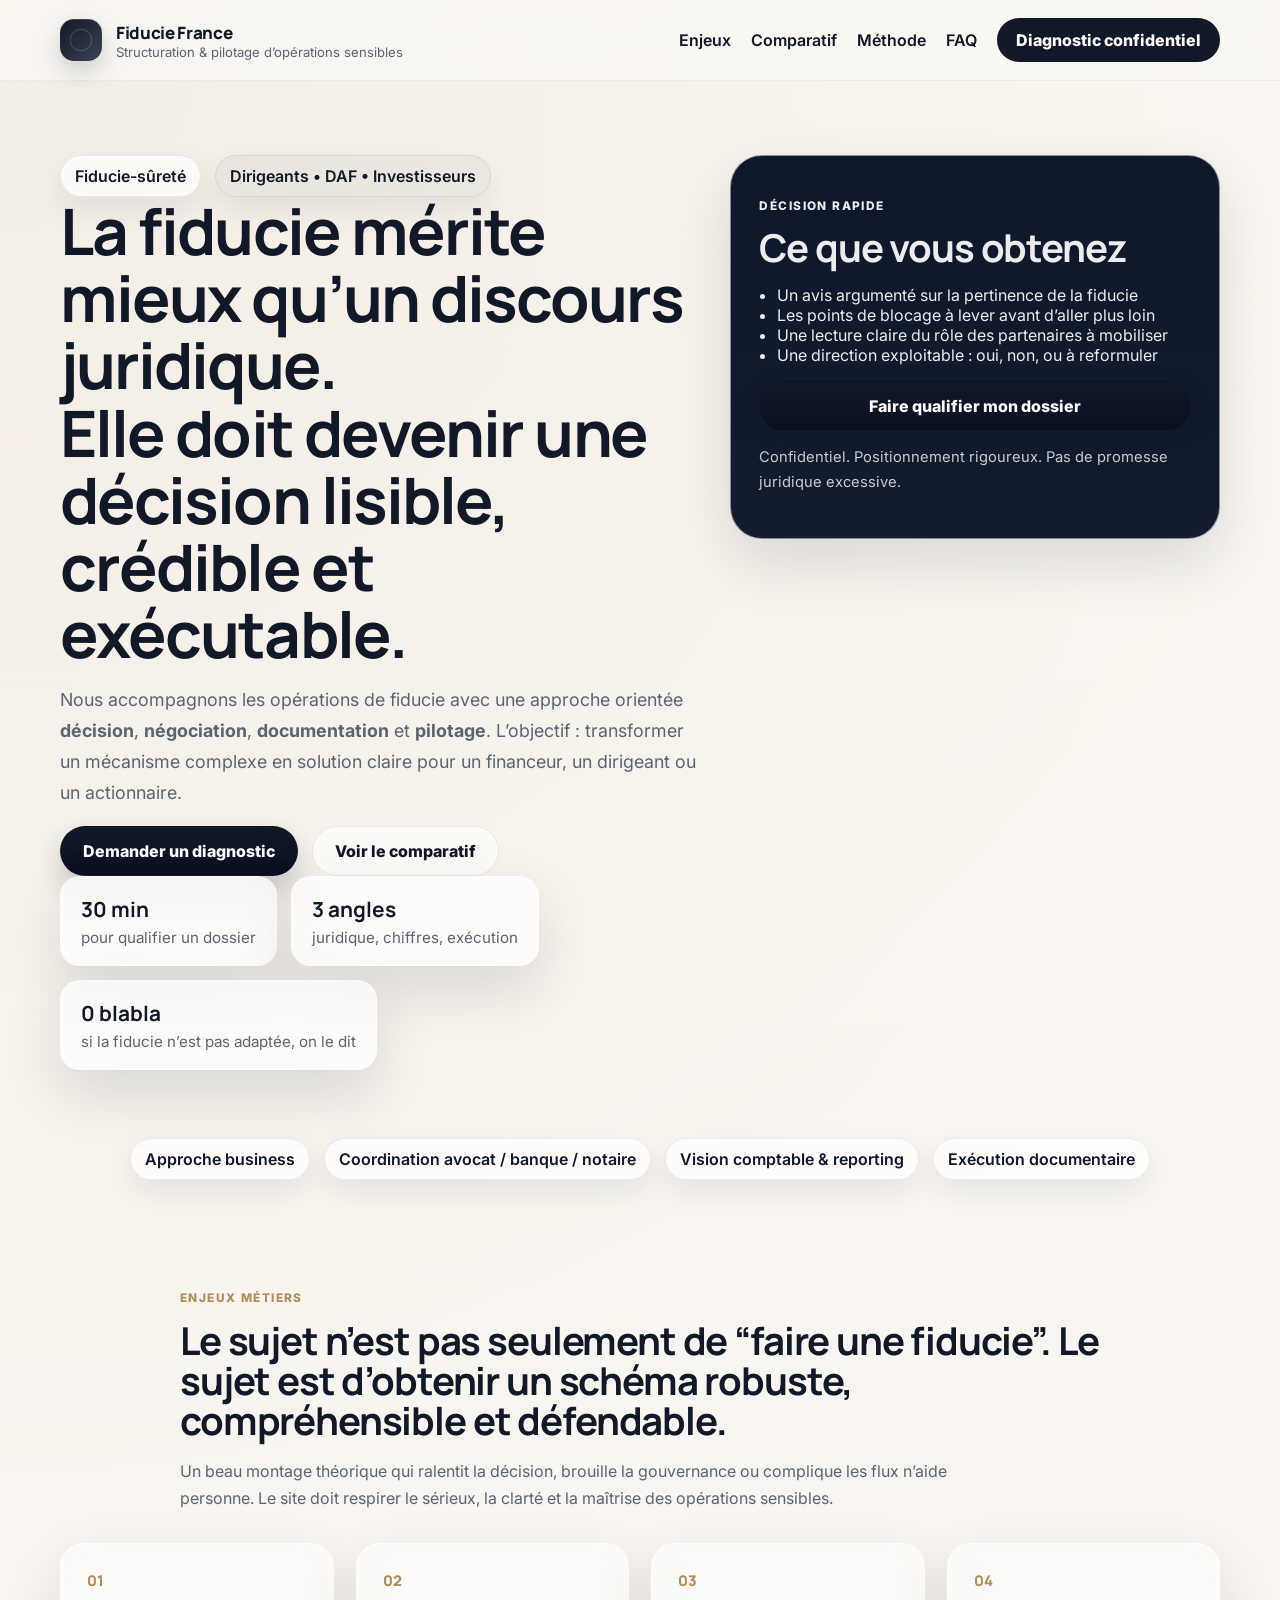
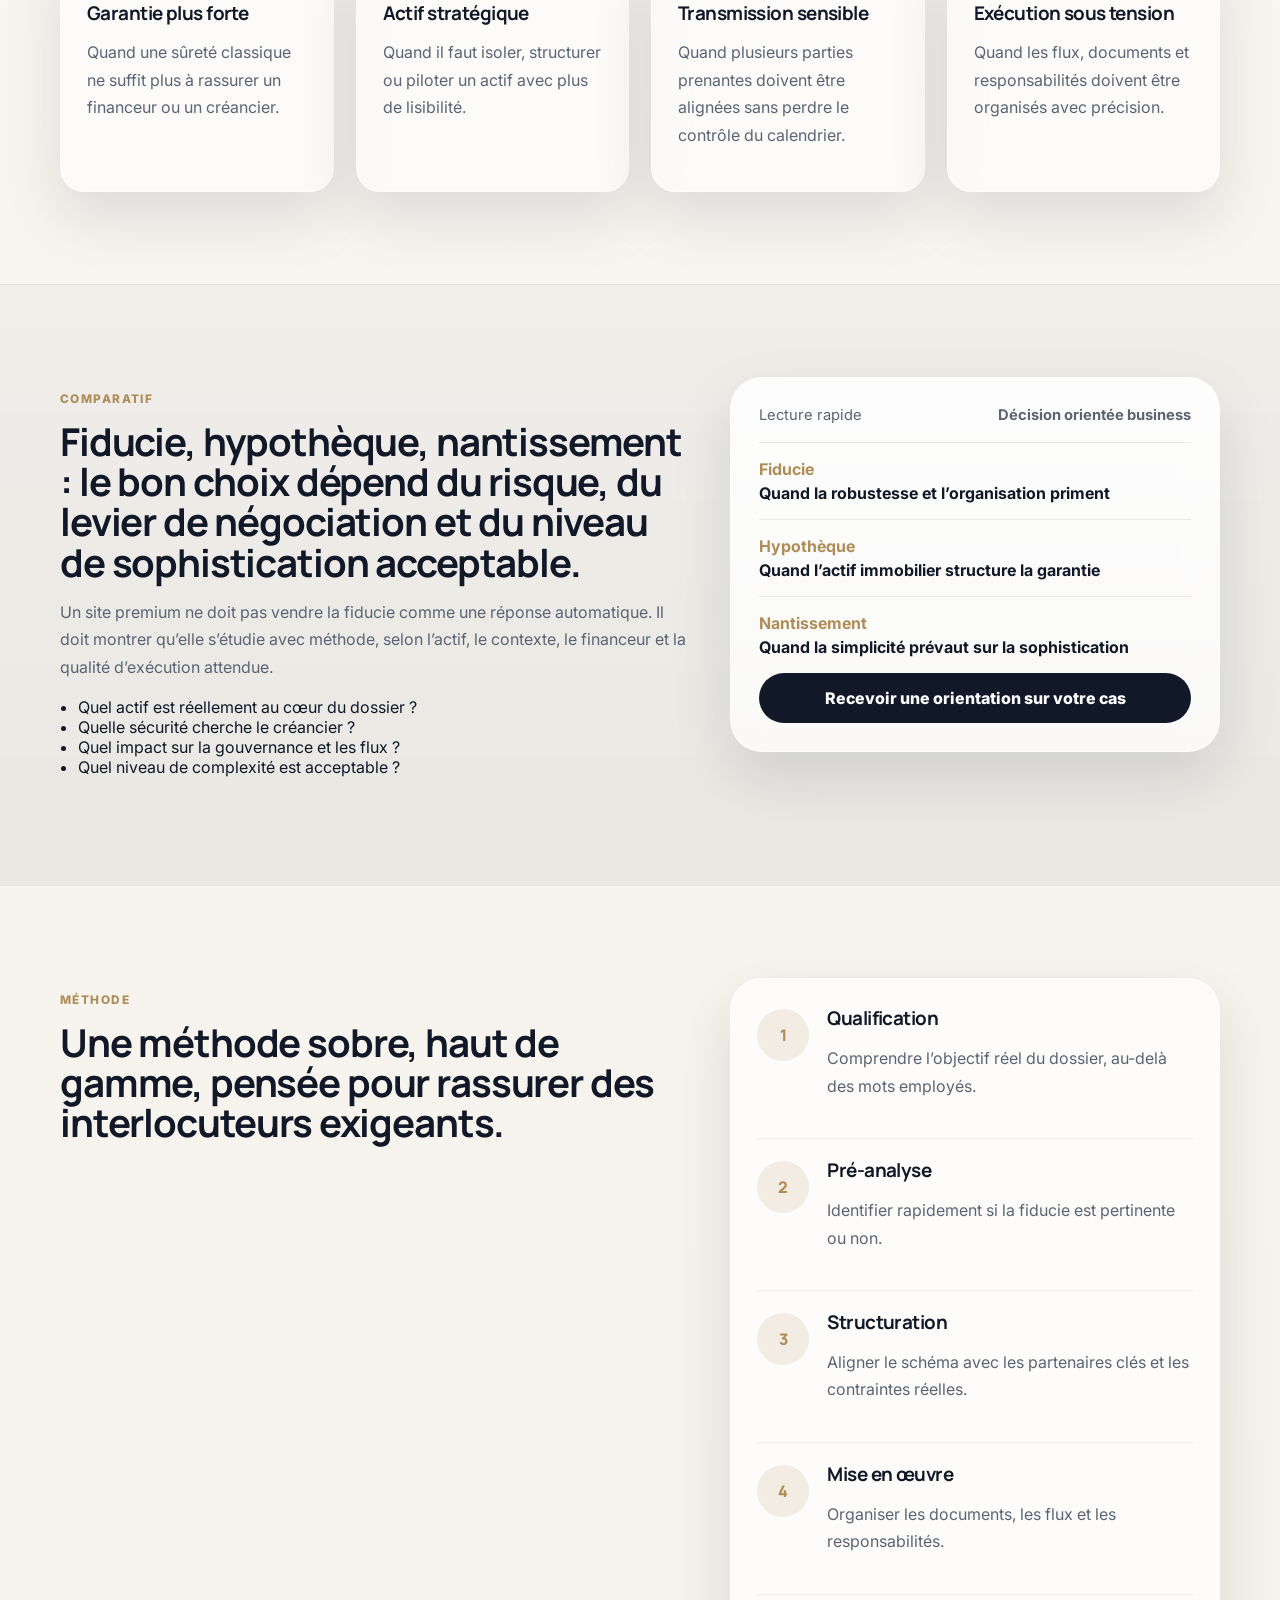
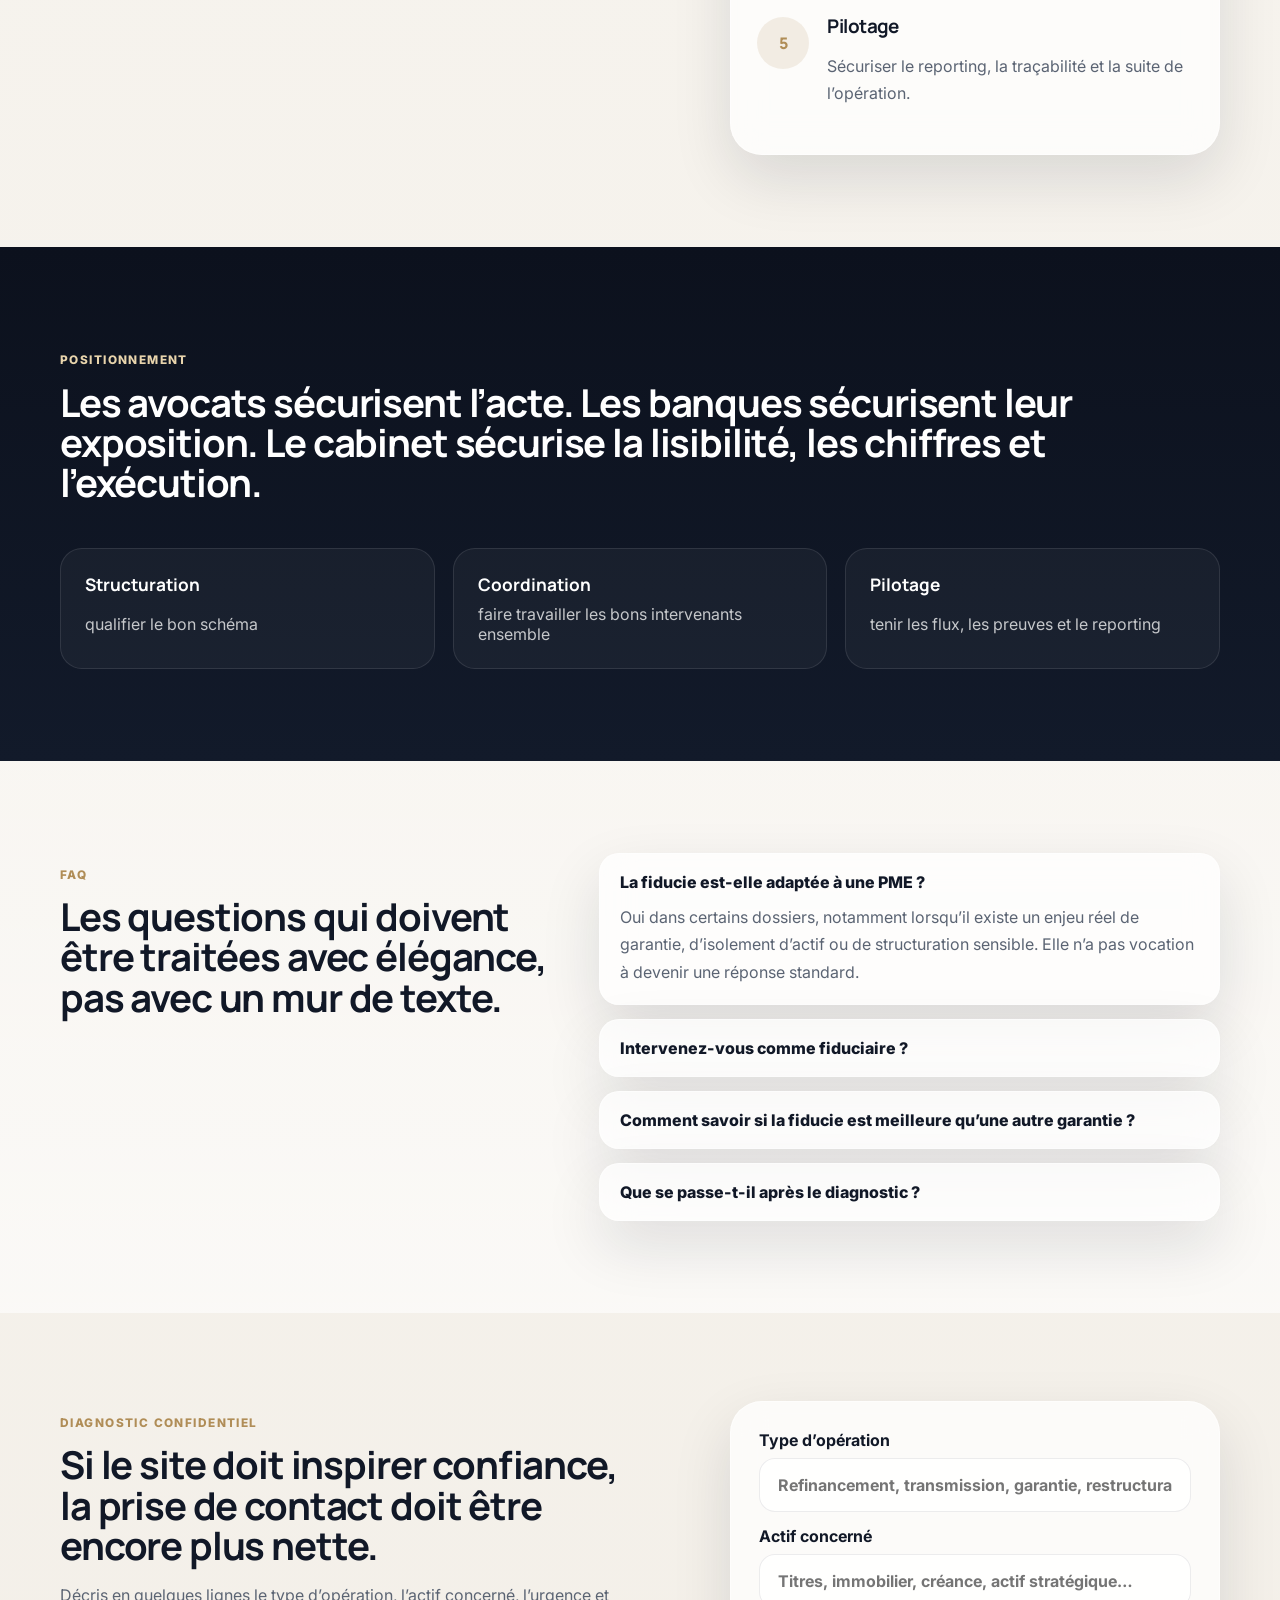
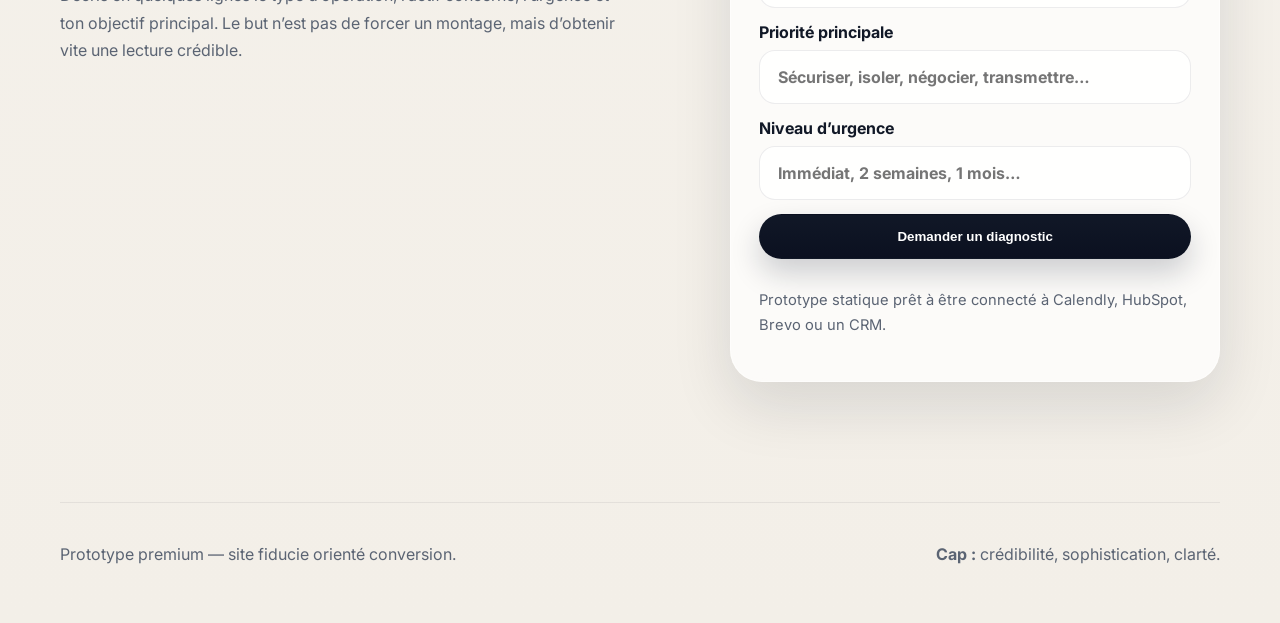
==== commit 93f3fc7f: "feat: premium visual redesign" ====
--- a/index.html
+++ b/index.html
@@ -5,251 +5,234 @@
   <meta name="viewport" content="width=device-width, initial-scale=1.0" />
   <title>Fiducie-sûreté en France : sécurisez un financement, un actif ou une opération sensible</title>
   <meta name="description" content="Diagnostic fiducie en 30 minutes. Nous aidons dirigeants, DAF et investisseurs à qualifier, structurer et piloter une opération de fiducie avec une approche business, comptable et opérationnelle." />
-  <meta name="theme-color" content="#08111f" />
+  <meta name="theme-color" content="#0c111d" />
   <link rel="preconnect" href="https://fonts.googleapis.com">
   <link rel="preconnect" href="https://fonts.gstatic.com" crossorigin>
-  <link href="https://fonts.googleapis.com/css2?family=Inter:wght@400;500;600;700;800;900&display=swap" rel="stylesheet">
+  <link href="https://fonts.googleapis.com/css2?family=Inter:wght@400;500;600;700;800;900&family=Manrope:wght@600;700;800&display=swap" rel="stylesheet">
   <link rel="stylesheet" href="styles.css" />
 </head>
 <body>
-  <div class="topbar">Diagnostic confidentiel sous 30 min • Approche dirigeants / DAF / investisseurs • Coordination avocat / banque / notaire</div>
-
-  <header class="site-header">
-    <div class="container nav">
-      <div class="brand">Fiducie France</div>
-      <nav>
-        <a href="#problemes">Problèmes résolus</a>
-        <a href="#comparatif">Comparatif</a>
-        <a href="#methode">Méthode</a>
-        <a href="#faq">FAQ</a>
-        <a href="#contact" class="btn btn-nav">Demander un diagnostic</a>
-      </nav>
-    </div>
-  </header>
-
-  <main>
-    <section class="hero">
-      <div class="container hero-grid">
-        <div>
-          <p class="eyebrow">Fiducie-sûreté • Structuration • Pilotage d’opérations sensibles</p>
-          <h1>La fiducie peut sécuriser un deal.<br>Encore faut-il savoir si elle est vraiment adaptée au vôtre.</h1>
-          <p class="hero-text">Nous aidons les dirigeants, DAF, investisseurs et conseils à <strong>qualifier rapidement</strong> une opération de fiducie, à la <strong>structurer avec les bons partenaires</strong> et à en <strong>sécuriser l’exécution comptable, documentaire et opérationnelle</strong>.</p>
-          <div class="cta-row">
-            <a class="btn btn-primary" href="#contact">Oui, je veux un diagnostic</a>
-            <a class="btn btn-secondary" href="#guide">Recevoir le guide comparatif</a>
-          </div>
-          <div class="micro-proof">
-            <span>✔ Approche business, pas jargon</span>
-            <span>✔ Vision chiffres / flux / reporting</span>
-            <span>✔ Idéal pour opérations sensibles</span>
-          </div>
-        </div>
-        <aside class="hero-panel">
-          <div class="score-card">
-            <p class="mini-label">Question clé</p>
-            <h2>La fiducie est-elle le bon outil pour votre situation ?</h2>
-            <ul>
-              <li>Vous cherchez une garantie plus robuste qu’un schéma classique</li>
-              <li>Vous devez isoler un actif stratégique ou clarifier une gouvernance</li>
-              <li>Vous avez un financeur, un avocat ou un notaire déjà dans la boucle</li>
-              <li>Vous voulez un schéma crédible, documenté et exécutable</li>
+  <div class="site-shell">
+    <header class="site-header">
+      <div class="container nav">
+        <div class="brand-wrap">
+          <div class="brand-mark"></div>
+          <div>
+            <div class="brand">Fiducie France</div>
+            <div class="brand-sub">Structuration & pilotage d’opérations sensibles</div>
+          </div>
+        </div>
+        <nav>
+          <a href="#enjeux">Enjeux</a>
+          <a href="#comparatif">Comparatif</a>
+          <a href="#methode">Méthode</a>
+          <a href="#faq">FAQ</a>
+          <a href="#contact" class="btn btn-nav">Diagnostic confidentiel</a>
+        </nav>
+      </div>
+    </header>
+
+    <main>
+      <section class="hero">
+        <div class="container hero-grid">
+          <div class="hero-copy">
+            <div class="kicker-row">
+              <span class="pill">Fiducie-sûreté</span>
+              <span class="pill pill-muted">Dirigeants • DAF • Investisseurs</span>
+            </div>
+            <h1>La fiducie mérite mieux qu’un discours juridique.<br>Elle doit devenir une décision lisible, crédible et exécutable.</h1>
+            <p class="hero-text">Nous accompagnons les opérations de fiducie avec une approche orientée <strong>décision</strong>, <strong>négociation</strong>, <strong>documentation</strong> et <strong>pilotage</strong>. L’objectif : transformer un mécanisme complexe en solution claire pour un financeur, un dirigeant ou un actionnaire.</p>
+            <div class="cta-row">
+              <a class="btn btn-primary" href="#contact">Demander un diagnostic</a>
+              <a class="btn btn-ghost" href="#comparatif">Voir le comparatif</a>
+            </div>
+            <div class="stat-row">
+              <div class="stat-card">
+                <strong>30 min</strong>
+                <span>pour qualifier un dossier</span>
+              </div>
+              <div class="stat-card">
+                <strong>3 angles</strong>
+                <span>juridique, chiffres, exécution</span>
+              </div>
+              <div class="stat-card">
+                <strong>0 blabla</strong>
+                <span>si la fiducie n’est pas adaptée, on le dit</span>
+              </div>
+            </div>
+          </div>
+          <aside class="hero-panel">
+            <div class="glass-card highlight-card">
+              <p class="mini-label">Décision rapide</p>
+              <h2>Ce que vous obtenez</h2>
+              <ul>
+                <li>Un avis argumenté sur la pertinence de la fiducie</li>
+                <li>Les points de blocage à lever avant d’aller plus loin</li>
+                <li>Une lecture claire du rôle des partenaires à mobiliser</li>
+                <li>Une direction exploitable : oui, non, ou à reformuler</li>
+              </ul>
+              <a class="btn btn-primary btn-block" href="#contact">Faire qualifier mon dossier</a>
+              <p class="panel-note">Confidentiel. Positionnement rigoureux. Pas de promesse juridique excessive.</p>
+            </div>
+          </aside>
+        </div>
+      </section>
+
+      <section class="trust-band">
+        <div class="container trust-grid">
+          <span>Approche business</span>
+          <span>Coordination avocat / banque / notaire</span>
+          <span>Vision comptable & reporting</span>
+          <span>Exécution documentaire</span>
+        </div>
+      </section>
+
+      <section class="section" id="enjeux">
+        <div class="container intro-block">
+          <p class="section-label">Enjeux métiers</p>
+          <h2>Le sujet n’est pas seulement de “faire une fiducie”. Le sujet est d’obtenir un schéma robuste, compréhensible et défendable.</h2>
+          <p class="intro-text">Un beau montage théorique qui ralentit la décision, brouille la gouvernance ou complique les flux n’aide personne. Le site doit respirer le sérieux, la clarté et la maîtrise des opérations sensibles.</p>
+        </div>
+        <div class="container cards four premium-grid">
+          <article class="card premium-card">
+            <div class="card-index">01</div>
+            <h3>Garantie plus forte</h3>
+            <p>Quand une sûreté classique ne suffit plus à rassurer un financeur ou un créancier.</p>
+          </article>
+          <article class="card premium-card">
+            <div class="card-index">02</div>
+            <h3>Actif stratégique</h3>
+            <p>Quand il faut isoler, structurer ou piloter un actif avec plus de lisibilité.</p>
+          </article>
+          <article class="card premium-card">
+            <div class="card-index">03</div>
+            <h3>Transmission sensible</h3>
+            <p>Quand plusieurs parties prenantes doivent être alignées sans perdre le contrôle du calendrier.</p>
+          </article>
+          <article class="card premium-card">
+            <div class="card-index">04</div>
+            <h3>Exécution sous tension</h3>
+            <p>Quand les flux, documents et responsabilités doivent être organisés avec précision.</p>
+          </article>
+        </div>
+      </section>
+
+      <section class="section section-contrast" id="comparatif">
+        <div class="container split-layout">
+          <div class="content-panel">
+            <p class="section-label">Comparatif</p>
+            <h2>Fiducie, hypothèque, nantissement : le bon choix dépend du risque, du levier de négociation et du niveau de sophistication acceptable.</h2>
+            <p>Un site premium ne doit pas vendre la fiducie comme une réponse automatique. Il doit montrer qu’elle s’étudie avec méthode, selon l’actif, le contexte, le financeur et la qualité d’exécution attendue.</p>
+            <ul class="check-list">
+              <li>Quel actif est réellement au cœur du dossier ?</li>
+              <li>Quelle sécurité cherche le créancier ?</li>
+              <li>Quel impact sur la gouvernance et les flux ?</li>
+              <li>Quel niveau de complexité est acceptable ?</li>
             </ul>
-            <a class="btn btn-primary btn-block" href="#contact">Faire qualifier mon dossier</a>
-            <p class="panel-note">Réponse rapide. Échange confidentiel. Si la fiducie n’est pas pertinente, nous vous le dirons clairement.</p>
-          </div>
-        </aside>
+          </div>
+          <div class="comparison-card">
+            <div class="comparison-head">
+              <span>Lecture rapide</span>
+              <strong>Décision orientée business</strong>
+            </div>
+            <div class="comparison-line"><span>Fiducie</span><strong>Quand la robustesse et l’organisation priment</strong></div>
+            <div class="comparison-line"><span>Hypothèque</span><strong>Quand l’actif immobilier structure la garantie</strong></div>
+            <div class="comparison-line"><span>Nantissement</span><strong>Quand la simplicité prévaut sur la sophistication</strong></div>
+            <a class="btn btn-dark btn-block" href="#contact">Recevoir une orientation sur votre cas</a>
+          </div>
+        </div>
+      </section>
+
+      <section class="section" id="methode">
+        <div class="container method-layout">
+          <div>
+            <p class="section-label">Méthode</p>
+            <h2>Une méthode sobre, haut de gamme, pensée pour rassurer des interlocuteurs exigeants.</h2>
+          </div>
+          <div class="timeline">
+            <div class="timeline-item"><span>1</span><div><h3>Qualification</h3><p>Comprendre l’objectif réel du dossier, au-delà des mots employés.</p></div></div>
+            <div class="timeline-item"><span>2</span><div><h3>Pré-analyse</h3><p>Identifier rapidement si la fiducie est pertinente ou non.</p></div></div>
+            <div class="timeline-item"><span>3</span><div><h3>Structuration</h3><p>Aligner le schéma avec les partenaires clés et les contraintes réelles.</p></div></div>
+            <div class="timeline-item"><span>4</span><div><h3>Mise en œuvre</h3><p>Organiser les documents, les flux et les responsabilités.</p></div></div>
+            <div class="timeline-item"><span>5</span><div><h3>Pilotage</h3><p>Sécuriser le reporting, la traçabilité et la suite de l’opération.</p></div></div>
+          </div>
+        </div>
+      </section>
+
+      <section class="section section-dark">
+        <div class="container dark-showcase">
+          <div>
+            <p class="section-label light">Positionnement</p>
+            <h2>Les avocats sécurisent l’acte. Les banques sécurisent leur exposition. Le cabinet sécurise la lisibilité, les chiffres et l’exécution.</h2>
+          </div>
+          <div class="dark-boxes">
+            <div class="dark-box"><strong>Structuration</strong><span>qualifier le bon schéma</span></div>
+            <div class="dark-box"><strong>Coordination</strong><span>faire travailler les bons intervenants ensemble</span></div>
+            <div class="dark-box"><strong>Pilotage</strong><span>tenir les flux, les preuves et le reporting</span></div>
+          </div>
+        </div>
+      </section>
+
+      <section class="section section-soft" id="faq">
+        <div class="container faq-shell">
+          <div>
+            <p class="section-label">FAQ</p>
+            <h2>Les questions qui doivent être traitées avec élégance, pas avec un mur de texte.</h2>
+          </div>
+          <div class="faq-list">
+            <details open>
+              <summary>La fiducie est-elle adaptée à une PME ?</summary>
+              <p>Oui dans certains dossiers, notamment lorsqu’il existe un enjeu réel de garantie, d’isolement d’actif ou de structuration sensible. Elle n’a pas vocation à devenir une réponse standard.</p>
+            </details>
+            <details>
+              <summary>Intervenez-vous comme fiduciaire ?</summary>
+              <p>Le site doit rester rigoureux : l’intervention comme fiduciaire suppose une structure habilitée. Le positionnement recommandé ici porte sur la qualification, la structuration, la coordination et le pilotage.</p>
+            </details>
+            <details>
+              <summary>Comment savoir si la fiducie est meilleure qu’une autre garantie ?</summary>
+              <p>En étudiant le niveau de sécurité recherché, l’actif concerné, le rapport de négociation entre les parties, la gouvernance et le niveau de complexité acceptable.</p>
+            </details>
+            <details>
+              <summary>Que se passe-t-il après le diagnostic ?</summary>
+              <p>Vous obtenez une orientation exploitable, les points d’attention clés et la prochaine étape concrète si le dossier mérite d’aller plus loin.</p>
+            </details>
+          </div>
+        </div>
+      </section>
+
+      <section class="section contact-section" id="contact">
+        <div class="container contact-shell">
+          <div class="contact-copy">
+            <p class="section-label">Diagnostic confidentiel</p>
+            <h2>Si le site doit inspirer confiance, la prise de contact doit être encore plus nette.</h2>
+            <p>Décris en quelques lignes le type d’opération, l’actif concerné, l’urgence et ton objectif principal. Le but n’est pas de forcer un montage, mais d’obtenir vite une lecture crédible.</p>
+          </div>
+          <form class="contact-form luxury-form">
+            <label>Type d’opération
+              <input type="text" placeholder="Refinancement, transmission, garantie, restructuration…">
+            </label>
+            <label>Actif concerné
+              <input type="text" placeholder="Titres, immobilier, créance, actif stratégique…">
+            </label>
+            <label>Priorité principale
+              <input type="text" placeholder="Sécuriser, isoler, négocier, transmettre…">
+            </label>
+            <label>Niveau d’urgence
+              <input type="text" placeholder="Immédiat, 2 semaines, 1 mois…">
+            </label>
+            <button type="button" class="btn btn-primary btn-block">Demander un diagnostic</button>
+            <p class="form-note">Prototype statique prêt à être connecté à Calendly, HubSpot, Brevo ou un CRM.</p>
+          </form>
+        </div>
+      </section>
+    </main>
+
+    <footer class="site-footer">
+      <div class="container footer-row">
+        <p>Prototype premium — site fiducie orienté conversion.</p>
+        <p><strong>Cap :</strong> crédibilité, sophistication, clarté.</p>
       </div>
-    </section>
-
-    <section class="section urgency-strip">
-      <div class="container urgency-grid">
-        <div>
-          <strong>Vous êtes dans l’un de ces cas ?</strong>
-        </div>
-        <div>Refinancement bloqué</div>
-        <div>Garantie insuffisante</div>
-        <div>Actif à isoler</div>
-        <div>Transmission complexe</div>
-      </div>
-    </section>
-
-    <section class="section" id="problemes">
-      <div class="container">
-        <p class="section-label">Problèmes résolus</p>
-        <h2>Ce que vos interlocuteurs veulent vraiment sécuriser</h2>
-        <div class="cards four">
-          <article class="card problem-card">
-            <h3>Un financeur veut une sûreté forte</h3>
-            <p>Vous devez rassurer sans figer toute l’opération dans un montage impraticable.</p>
-          </article>
-          <article class="card problem-card">
-            <h3>Un actif doit être isolé</h3>
-            <p>Vous cherchez un cadre clair pour protéger, organiser ou piloter un actif stratégique.</p>
-          </article>
-          <article class="card problem-card">
-            <h3>Le dossier est techniquement sensible</h3>
-            <p>Banque, avocat, notaire, actionnaires : tout le monde doit comprendre le schéma et avancer dans le même sens.</p>
-          </article>
-          <article class="card problem-card">
-            <h3>Le risque d’exécution est sous-estimé</h3>
-            <p>Le vrai sujet n’est pas seulement l’acte. C’est aussi la documentation, les flux, la comptabilité et le suivi.</p>
-          </article>
-        </div>
-      </div>
-    </section>
-
-    <section class="section section-light" id="comparatif">
-      <div class="container two-cols">
-        <div>
-          <p class="section-label">Comparatif décisif</p>
-          <h2>Fiducie vs hypothèque vs nantissement : ne choisissez pas à l’aveugle</h2>
-          <p>Le bon choix dépend de votre objectif réel : sécuriser une créance, isoler un actif, négocier avec un financeur, préparer une transmission ou rendre un schéma juridiquement et opérationnel plus robuste.</p>
-          <ul class="check-list">
-            <li>Quels actifs sont concernés ?</li>
-            <li>Quel niveau de sécurité attend le créancier ?</li>
-            <li>Quel impact sur la gouvernance, l’exploitation et les flux ?</li>
-            <li>Quel niveau de complexité êtes-vous prêt à assumer ?</li>
-          </ul>
-          <a class="btn btn-secondary" href="#guide">Télécharger le comparatif</a>
-        </div>
-        <div class="compare-box aggressive">
-          <h3>Notre promesse</h3>
-          <p class="big-quote">Vous repartez avec une réponse exploitable : <strong>oui</strong>, <strong>non</strong>, ou <strong>pas sous cette forme</strong>.</p>
-          <p>Pas de vernis technique inutile. Si la fiducie n’est pas le meilleur outil, nous vous aidons à l’identifier rapidement pour éviter de perdre du temps.</p>
-        </div>
-      </div>
-    </section>
-
-    <section class="section" id="pourquoi-nous">
-      <div class="container two-cols">
-        <div>
-          <p class="section-label">Pourquoi cette approche convertit mieux</p>
-          <h2>Le marché parle de mécanique juridique. Les décideurs ont surtout besoin de lisibilité, de vitesse et d’exécution.</h2>
-          <p>Nous positionnons le cabinet comme <strong>chef d’orchestre du dossier</strong> côté faisabilité, structuration, chiffres, flux, reporting et coordination des intervenants.</p>
-          <ul class="check-list">
-            <li>Lecture croisée juridique, fiscale, comptable et financière</li>
-            <li>Approche dirigeant / DAF / investisseur</li>
-            <li>Coordination interprofessionnelle</li>
-            <li>Sécurisation documentaire et opérationnelle</li>
-          </ul>
-        </div>
-        <div class="method-box dark-accent" id="methode">
-          <h3>Méthode en 5 étapes</h3>
-          <ol>
-            <li><strong>Qualification :</strong> comprendre l’objectif réel du dossier</li>
-            <li><strong>Pré-analyse :</strong> vérifier les conditions de pertinence</li>
-            <li><strong>Structuration :</strong> aligner les intervenants et le schéma</li>
-            <li><strong>Mise en œuvre :</strong> organiser documentation, flux et points de contrôle</li>
-            <li><strong>Pilotage :</strong> reporting, suivi et sécurisation de l’exécution</li>
-          </ol>
-          <a class="btn btn-primary btn-block" href="#contact">Parler à un expert du dossier</a>
-        </div>
-      </div>
-    </section>
-
-    <section class="section section-dark" id="guide">
-      <div class="container guide-grid">
-        <div>
-          <p class="section-label light">Lead magnet premium</p>
-          <h2>Guide PDF : comment savoir rapidement si la fiducie mérite d’être étudiée</h2>
-          <p>Un lead magnet conçu pour faire avancer la décision : comparatif, cas typiques, questions de qualification, erreurs fréquentes, et grille de lecture pour dirigeants et DAF.</p>
-        </div>
-        <div class="guide-card premium">
-          <h3>Dans ce guide</h3>
-          <ul>
-            <li>Les cas où la fiducie apporte un vrai avantage</li>
-            <li>Les cas où elle complique le dossier inutilement</li>
-            <li>Les points à préparer avant de contacter un partenaire</li>
-            <li>Le rôle de chaque intervenant dans l’opération</li>
-          </ul>
-          <a class="btn btn-primary btn-block" href="#contact">Je veux le guide</a>
-        </div>
-      </div>
-    </section>
-
-    <section class="section testimonials">
-      <div class="container">
-        <p class="section-label">Réassurance</p>
-        <h2>Ce que le site doit faire ressentir immédiatement</h2>
-        <div class="cards three">
-          <article class="card">
-            <h3>“Ils comprennent les enjeux business”</h3>
-            <p>Le discours doit rassurer un dirigeant ou un investisseur qui veut aller vite sans prendre un risque mal mesuré.</p>
-          </article>
-          <article class="card">
-            <h3>“Ils savent coordonner un dossier complexe”</h3>
-            <p>Le cabinet ne doit pas apparaître comme un simple commentateur de la fiducie, mais comme un acteur de mise en mouvement.</p>
-          </article>
-          <article class="card">
-            <h3>“Ils savent dire non quand il le faut”</h3>
-            <p>La promesse la plus crédible n’est pas de tout vendre. C’est de qualifier vite et proprement.</p>
-          </article>
-        </div>
-      </div>
-    </section>
-
-    <section class="section section-light" id="faq">
-      <div class="container">
-        <p class="section-label">FAQ conversion</p>
-        <h2>Questions qui bloquent souvent la prise de contact</h2>
-        <div class="faq-list">
-          <details open>
-            <summary>La fiducie est-elle adaptée aux PME ?</summary>
-            <p>Oui dans certains cas, notamment lorsqu’il existe un enjeu réel de garantie, d’isolement d’actif ou de structuration sensible. Elle n’est pas pertinente pour tous les dossiers.</p>
-          </details>
-          <details>
-            <summary>Est-ce plus efficace qu’un nantissement ou une hypothèque ?</summary>
-            <p>Pas toujours. Tout dépend du type d’actif, du niveau de sécurité recherché, de la négociation avec le créancier et de la complexité acceptable.</p>
-          </details>
-          <details>
-            <summary>Intervenez-vous comme fiduciaire ?</summary>
-            <p>Le site doit rester juridiquement rigoureux : l’intervention comme fiduciaire suppose une structure habilitée. Le positionnement recommandé ici porte sur la faisabilité, la structuration, la coordination et le pilotage.</p>
-          </details>
-          <details>
-            <summary>Que se passe-t-il après le diagnostic ?</summary>
-            <p>Vous obtenez une orientation claire sur la pertinence du schéma, les points à approfondir, les partenaires à mobiliser et les prochaines étapes concrètes.</p>
-          </details>
-        </div>
-      </div>
-    </section>
-
-    <section class="section contact-section" id="contact">
-      <div class="container contact-grid">
-        <div>
-          <p class="section-label">Passage à l’action</p>
-          <h2>Demandez un diagnostic fiducie confidentiel</h2>
-          <p>Expliquez votre situation en quelques lignes. L’objectif n’est pas de vous vendre un schéma à tout prix, mais de vous dire vite si la fiducie mérite d’être poussée.</p>
-          <div class="contact-points">
-            <span>✔ Réponse orientée décision</span>
-            <span>✔ Approche confidentielle</span>
-            <span>✔ Vision juridique + chiffres + exécution</span>
-          </div>
-        </div>
-        <form class="contact-form high-conv">
-          <label>Votre situation
-            <input type="text" placeholder="Refinancement, transmission, garantie, restructuration…">
-          </label>
-          <label>Actif ou enjeu concerné
-            <input type="text" placeholder="Titres, immobilier, créance, actif stratégique…">
-          </label>
-          <label>Votre priorité
-            <input type="text" placeholder="Sécuriser, négocier, isoler, structurer, transmettre…">
-          </label>
-          <label>Délai
-            <input type="text" placeholder="Urgent, 2 semaines, 1 mois…">
-          </label>
-          <button type="button" class="btn btn-primary btn-block">Oui, je veux un diagnostic</button>
-          <p class="form-note">Prototype statique. Le formulaire est prêt à être branché sur Calendly, HubSpot, Brevo ou votre CRM.</p>
-        </form>
-      </div>
-    </section>
-  </main>
-
-  <footer class="site-footer">
-    <div class="container footer-row">
-      <p>Prototype V2 orienté conversion — fiducie en France.</p>
-      <p><strong>Positionnement recommandé :</strong> pilotage fiducie pour dirigeants, DAF et opérations sensibles.</p>
-    </div>
-  </footer>
+    </footer>
+  </div>
 </body>
 </html>
--- a/styles.css
+++ b/styles.css
@@ -1,16 +1,23 @@
 :root {
-  --bg: #f8fafc;
-  --bg-dark: #08111f;
-  --panel: #0f172a;
-  --text: #0f172a;
-  --muted: #475569;
-  --line: #dbe4f0;
-  --white: #ffffff;
-  --primary: #1d4ed8;
-  --primary-dark: #1e40af;
-  --accent: #0f766e;
-  --danger: #b91c1c;
-  --shadow: 0 18px 50px rgba(15, 23, 42, 0.10);
+  --bg: #f5f3ee;
+  --surface: rgba(255,255,255,0.72);
+  --surface-strong: #ffffff;
+  --surface-dark: #0c111d;
+  --surface-dark-2: #131a29;
+  --text: #111827;
+  --muted: #5b6473;
+  --line: rgba(17, 24, 39, 0.08);
+  --gold: #b08d57;
+  --gold-soft: rgba(176, 141, 87, 0.14);
+  --navy: #0f172a;
+  --navy-soft: #1e293b;
+  --primary: #111827;
+  --primary-hover: #000000;
+  --shadow: 0 24px 60px rgba(15, 23, 42, 0.12);
+  --shadow-soft: 0 12px 30px rgba(15, 23, 42, 0.08);
+  --radius-xl: 32px;
+  --radius-lg: 24px;
+  --radius-md: 18px;
 }
 
 * { box-sizing: border-box; }
@@ -19,282 +26,452 @@
   margin: 0;
   font-family: 'Inter', sans-serif;
   color: var(--text);
-  background: var(--white);
-  line-height: 1.6;
+  background:
+    radial-gradient(circle at top left, rgba(176, 141, 87, 0.10), transparent 28%),
+    linear-gradient(180deg, #faf8f4 0%, #f3efe8 100%);
+}
+
+.site-shell {
+  min-height: 100vh;
 }
 
 .container {
-  width: min(1140px, calc(100% - 32px));
+  width: min(1160px, calc(100% - 40px));
   margin: 0 auto;
-}
-
-.topbar {
-  background: #0b1220;
-  color: rgba(255,255,255,0.88);
-  text-align: center;
-  padding: 10px 14px;
-  font-size: 0.92rem;
 }
 
 .site-header {
   position: sticky;
   top: 0;
   z-index: 50;
-  background: rgba(255,255,255,0.94);
-  backdrop-filter: blur(14px);
-  border-bottom: 1px solid rgba(219, 228, 240, 0.8);
+  backdrop-filter: blur(20px);
+  background: rgba(250, 248, 244, 0.72);
+  border-bottom: 1px solid rgba(17,24,39,0.06);
 }
 
 .nav {
   display: flex;
   align-items: center;
   justify-content: space-between;
-  padding: 16px 0;
+  gap: 24px;
+  padding: 18px 0;
+}
+
+.brand-wrap {
+  display: flex;
+  align-items: center;
+  gap: 14px;
+}
+
+.brand-mark {
+  width: 42px;
+  height: 42px;
+  border-radius: 14px;
+  background: linear-gradient(135deg, #111827, #3b4455);
+  box-shadow: inset 0 1px 1px rgba(255,255,255,0.16), 0 10px 25px rgba(17,24,39,0.18);
+  position: relative;
+}
+.brand-mark::after {
+  content: "";
+  position: absolute;
+  inset: 10px;
+  border-radius: 10px;
+  border: 1px solid rgba(255,255,255,0.18);
+}
+
+.brand {
+  font-family: 'Manrope', sans-serif;
+  font-size: 1.06rem;
+  font-weight: 800;
+  letter-spacing: -0.02em;
+}
+.brand-sub {
+  font-size: 0.82rem;
+  color: var(--muted);
+}
+
+nav {
+  display: flex;
+  align-items: center;
   gap: 20px;
-}
-
-.brand {
-  font-weight: 900;
-  font-size: 1.15rem;
-  letter-spacing: -0.02em;
-}
-
-nav {
-  display: flex;
-  align-items: center;
-  gap: 18px;
   flex-wrap: wrap;
 }
 
 nav a {
+  text-decoration: none;
   color: var(--text);
-  text-decoration: none;
   font-weight: 600;
 }
 
 .hero {
-  background: radial-gradient(circle at top left, rgba(37,99,235,0.14), transparent 34%), linear-gradient(180deg, #eef4ff 0%, #ffffff 100%);
-  padding: 84px 0 54px;
-}
-
-.hero-grid, .two-cols, .guide-grid, .contact-grid {
-  display: grid;
-  grid-template-columns: 1.35fr 1fr;
+  padding: 74px 0 56px;
+}
+
+.hero-grid,
+.split-layout,
+.method-layout,
+.contact-shell {
+  display: grid;
+  grid-template-columns: 1.3fr 1fr;
   gap: 34px;
   align-items: start;
 }
 
+.kicker-row,
+.cta-row,
+.stat-row,
+.trust-grid,
+.footer-row {
+  display: flex;
+  gap: 14px;
+  flex-wrap: wrap;
+}
+
+.pill,
+.trust-grid span {
+  display: inline-flex;
+  align-items: center;
+  gap: 8px;
+  border-radius: 999px;
+  padding: 10px 14px;
+  background: rgba(255,255,255,0.72);
+  border: 1px solid rgba(17,24,39,0.08);
+  box-shadow: var(--shadow-soft);
+  font-weight: 600;
+  color: var(--text);
+}
+
+.pill-muted {
+  background: rgba(17,24,39,0.04);
+}
+
 .eyebrow, .section-label, .mini-label {
   text-transform: uppercase;
-  letter-spacing: 0.08em;
-  font-size: 0.78rem;
-  font-weight: 800;
-  color: var(--accent);
-  margin-bottom: 10px;
-}
-
-.section-label.light { color: #93c5fd; }
-.mini-label { color: #93c5fd; }
+  letter-spacing: 0.12em;
+  font-size: 0.74rem;
+  font-weight: 800;
+  color: var(--gold);
+  margin-bottom: 12px;
+}
+
+.section-label.light,
+.mini-label { color: #e8d4ac; }
 
 h1, h2, h3 {
-  line-height: 1.1;
+  font-family: 'Manrope', sans-serif;
+  line-height: 1.05;
   margin: 0 0 16px;
-}
-
-h1 { font-size: clamp(2.3rem, 5vw, 4.4rem); }
-h2 { font-size: clamp(1.75rem, 3vw, 2.8rem); }
-h3 { font-size: 1.14rem; }
-
-.hero-text, p { color: var(--muted); }
+  letter-spacing: -0.03em;
+}
+
+h1 { font-size: clamp(2.5rem, 5vw, 4.9rem); }
+h2 { font-size: clamp(1.9rem, 3vw, 3rem); }
+h3 { font-size: 1.18rem; }
+
+p {
+  color: var(--muted);
+  line-height: 1.72;
+}
+
 .hero-text {
-  font-size: 1.13rem;
+  font-size: 1.12rem;
   max-width: 760px;
-}
-
-.cta-row, .micro-proof, .contact-points {
-  display: flex;
-  gap: 12px;
-  flex-wrap: wrap;
-}
-
-.cta-row { margin: 28px 0 22px; }
-.micro-proof span, .contact-points span {
-  background: white;
-  border: 1px solid var(--line);
-  border-radius: 999px;
-  padding: 9px 14px;
-  font-weight: 600;
-  box-shadow: var(--shadow);
 }
 
 .btn {
   display: inline-flex;
   align-items: center;
   justify-content: center;
-  padding: 14px 20px;
+  padding: 14px 22px;
   border-radius: 999px;
   text-decoration: none;
   font-weight: 800;
   border: 1px solid transparent;
-  transition: .2s ease;
+  transition: transform .18s ease, background .18s ease, border-color .18s ease, color .18s ease;
   cursor: pointer;
 }
+.btn:hover { transform: translateY(-1px); }
 
 .btn-primary {
-  background: var(--primary);
+  background: linear-gradient(180deg, #111827, #0b1020);
   color: white;
-}
-.btn-primary:hover { background: var(--primary-dark); }
-.btn-secondary {
-  background: white;
+  box-shadow: 0 14px 30px rgba(17,24,39,0.20);
+}
+.btn-primary:hover { background: linear-gradient(180deg, #000000, #0b1020); }
+
+.btn-ghost {
+  background: rgba(255,255,255,0.65);
   color: var(--text);
-  border-color: var(--line);
-}
+  border-color: rgba(17,24,39,0.08);
+}
+
 .btn-nav {
-  background: var(--panel);
+  background: #111827;
   color: white;
-  padding: 10px 16px;
-}
+  padding: 11px 18px;
+}
+
+.btn-dark {
+  background: #111827;
+  color: white;
+}
+
 .btn-block { width: 100%; }
 
-.hero-panel .score-card,
-.compare-box,
-.method-box,
-.guide-card,
-.contact-form,
-.card {
-  background: var(--white);
-  border: 1px solid var(--line);
-  border-radius: 24px;
+.stat-card,
+.glass-card,
+.card,
+.comparison-card,
+.timeline,
+.luxury-form,
+.faq-list details {
+  background: var(--surface);
+  border: 1px solid rgba(255,255,255,0.5);
+  box-shadow: var(--shadow);
+  backdrop-filter: blur(16px);
+}
+
+.stat-card {
+  padding: 18px 20px;
+  border-radius: 20px;
+  min-width: 180px;
+}
+.stat-card strong {
+  display: block;
+  font-family: 'Manrope', sans-serif;
+  font-size: 1.3rem;
+  margin-bottom: 4px;
+}
+.stat-card span { color: var(--muted); font-size: 0.95rem; }
+
+.hero-panel {
+  position: relative;
+}
+
+.highlight-card {
+  padding: 28px;
+  border-radius: var(--radius-xl);
+  background: linear-gradient(180deg, #0f172a, #131c2f);
+  color: white;
+}
+.highlight-card h2,
+.highlight-card p,
+.highlight-card li { color: rgba(255,255,255,0.92); }
+.highlight-card ul { padding-left: 18px; }
+.panel-note { font-size: 0.92rem; margin-top: 14px; opacity: 0.84; }
+
+.trust-band {
+  padding: 12px 0 4px;
+}
+.trust-grid {
+  justify-content: center;
+}
+
+.section {
+  padding: 92px 0;
+}
+
+.intro-block {
+  max-width: 920px;
+  margin-bottom: 30px;
+}
+.intro-text {
+  max-width: 820px;
+}
+
+.cards.four {
+  display: grid;
+  grid-template-columns: repeat(4, 1fr);
+  gap: 22px;
+}
+
+.premium-card {
+  border-radius: var(--radius-lg);
   padding: 26px;
-  box-shadow: var(--shadow);
-}
-
-.score-card {
-  background: linear-gradient(180deg, #0f172a, #111f3a);
+  background: rgba(255,255,255,0.58);
+}
+.card-index {
+  font-family: 'Manrope', sans-serif;
+  color: var(--gold);
+  font-size: 0.92rem;
+  font-weight: 800;
+  margin-bottom: 14px;
+}
+
+.section-contrast {
+  background: linear-gradient(180deg, rgba(17,24,39,0.03), rgba(17,24,39,0.06));
+  border-top: 1px solid rgba(17,24,39,0.04);
+  border-bottom: 1px solid rgba(17,24,39,0.04);
+}
+
+.content-panel {
+  padding-right: 10px;
+}
+
+.check-list {
+  padding-left: 18px;
+}
+
+.comparison-card {
+  border-radius: var(--radius-xl);
+  padding: 28px;
+  background: linear-gradient(180deg, rgba(255,255,255,0.9), rgba(255,255,255,0.72));
+}
+.comparison-head {
+  display: flex;
+  justify-content: space-between;
+  gap: 12px;
+  align-items: center;
+  font-size: 0.92rem;
+  color: var(--muted);
+  margin-bottom: 18px;
+}
+.comparison-line {
+  display: flex;
+  flex-direction: column;
+  gap: 4px;
+  padding: 16px 0;
+  border-top: 1px solid rgba(17,24,39,0.08);
+}
+.comparison-line:first-of-type { border-top: 0; }
+.comparison-line span {
+  color: var(--gold);
+  font-weight: 700;
+}
+.comparison-line strong {
+  font-weight: 700;
+}
+
+.timeline {
+  border-radius: var(--radius-xl);
+  padding: 8px 26px;
+}
+.timeline-item {
+  display: grid;
+  grid-template-columns: 52px 1fr;
+  gap: 18px;
+  padding: 22px 0;
+  border-top: 1px solid rgba(17,24,39,0.07);
+}
+.timeline-item:first-child { border-top: 0; }
+.timeline-item span {
+  width: 52px;
+  height: 52px;
+  display: grid;
+  place-items: center;
+  border-radius: 50%;
+  background: var(--gold-soft);
+  color: var(--gold);
+  font-family: 'Manrope', sans-serif;
+  font-weight: 800;
+}
+.timeline-item h3 { margin-bottom: 8px; }
+
+.section-dark {
+  background: linear-gradient(180deg, #0c111d, #121a2a);
   color: white;
 }
-.score-card h2,
-.score-card p,
-.score-card li { color: rgba(255,255,255,0.92); }
-.score-card ul, .check-list, .guide-card ul { padding-left: 18px; }
-.panel-note { font-size: 0.93rem; margin-top: 12px; }
-
-.section { padding: 84px 0; }
-.section-light { background: var(--bg); }
-.section-dark {
-  background: var(--bg-dark);
-  color: white;
-}
-.section-dark p { color: rgba(255,255,255,0.82); }
-
-.urgency-strip {
-  padding: 18px 0;
-  background: #fff7ed;
-  border-top: 1px solid #fed7aa;
-  border-bottom: 1px solid #fed7aa;
-}
-.urgency-grid {
-  display: grid;
-  grid-template-columns: 1.4fr repeat(4, 1fr);
+.section-dark p { color: rgba(255,255,255,0.76); }
+
+.dark-showcase {
+  display: grid;
+  gap: 28px;
+}
+.dark-boxes {
+  display: grid;
+  grid-template-columns: repeat(3, 1fr);
+  gap: 18px;
+}
+.dark-box {
+  border: 1px solid rgba(255,255,255,0.1);
+  background: rgba(255,255,255,0.04);
+  border-radius: 22px;
+  padding: 24px;
+  display: grid;
+  gap: 8px;
+}
+.dark-box strong {
+  font-family: 'Manrope', sans-serif;
+  font-size: 1.08rem;
+}
+.dark-box span { color: rgba(255,255,255,0.75); }
+
+.section-soft {
+  background: linear-gradient(180deg, rgba(255,255,255,0.35), rgba(255,255,255,0.6));
+}
+.faq-shell {
+  display: grid;
+  grid-template-columns: 0.9fr 1.1fr;
+  gap: 30px;
+}
+.faq-list {
+  display: grid;
   gap: 14px;
-  font-weight: 700;
-  color: #7c2d12;
-}
-
-.cards.three, .cards.four {
-  display: grid;
-  gap: 22px;
-  margin-top: 28px;
-}
-.cards.three { grid-template-columns: repeat(3, 1fr); }
-.cards.four { grid-template-columns: repeat(4, 1fr); }
-
-.problem-card {
-  border-top: 4px solid var(--primary);
-}
-
-.aggressive {
-  border: 1px solid #bfdbfe;
-  background: linear-gradient(180deg, #eff6ff, #ffffff);
-}
-.big-quote {
-  font-size: 1.15rem;
-  color: var(--text);
-}
-
-.dark-accent {
-  background: linear-gradient(180deg, #0f172a, #13233f);
-  color: white;
-}
-.dark-accent h3,
-.dark-accent li,
-.dark-accent p { color: rgba(255,255,255,0.92); }
-.dark-accent ol { padding-left: 20px; }
-
-.premium {
-  background: rgba(255,255,255,0.06);
-  border-color: rgba(255,255,255,0.14);
-  box-shadow: none;
-}
-.premium h3,
-.premium li,
-.premium p { color: rgba(255,255,255,0.92); }
-
-.faq-list {
-  display: grid;
-  gap: 14px;
-  margin-top: 24px;
 }
 .faq-list details {
-  background: white;
-  border: 1px solid var(--line);
-  border-radius: 18px;
+  border-radius: 20px;
   padding: 18px 20px;
-  box-shadow: var(--shadow);
 }
 .faq-list summary {
   cursor: pointer;
   font-weight: 800;
-}
+  list-style: none;
+}
+.faq-list summary::-webkit-details-marker { display: none; }
 .faq-list p { margin: 12px 0 0; }
 
 .contact-section {
-  background: linear-gradient(180deg, #ffffff, #f8fafc);
-}
-.contact-form {
+  padding-top: 88px;
+}
+.contact-copy {
+  max-width: 560px;
+}
+.luxury-form {
+  border-radius: var(--radius-xl);
+  padding: 28px;
   display: grid;
   gap: 14px;
 }
-.contact-form label {
+.luxury-form label {
   display: grid;
   gap: 8px;
   font-weight: 700;
 }
-.contact-form input {
-  padding: 15px 16px;
-  border-radius: 14px;
-  border: 1px solid var(--line);
+.luxury-form input {
+  width: 100%;
+  padding: 16px 18px;
+  border-radius: 16px;
+  border: 1px solid rgba(17,24,39,0.08);
+  background: rgba(255,255,255,0.8);
   font: inherit;
+  color: var(--text);
+}
+.luxury-form input:focus {
+  outline: none;
+  border-color: rgba(176,141,87,0.45);
+  box-shadow: 0 0 0 4px rgba(176,141,87,0.12);
 }
 .form-note {
   font-size: 0.92rem;
 }
 
 .site-footer {
-  border-top: 1px solid var(--line);
-  padding: 26px 0;
-  background: #fff;
+  padding: 28px 0 38px;
 }
 .footer-row {
-  display: flex;
   justify-content: space-between;
-  gap: 16px;
-  flex-wrap: wrap;
+  border-top: 1px solid rgba(17,24,39,0.07);
+  padding-top: 22px;
 }
 
 @media (max-width: 980px) {
-  .hero-grid, .two-cols, .guide-grid, .contact-grid, .cards.three, .cards.four, .urgency-grid {
+  .hero-grid,
+  .split-layout,
+  .method-layout,
+  .faq-shell,
+  .contact-shell,
+  .cards.four,
+  .dark-boxes {
     grid-template-columns: 1fr;
   }
 
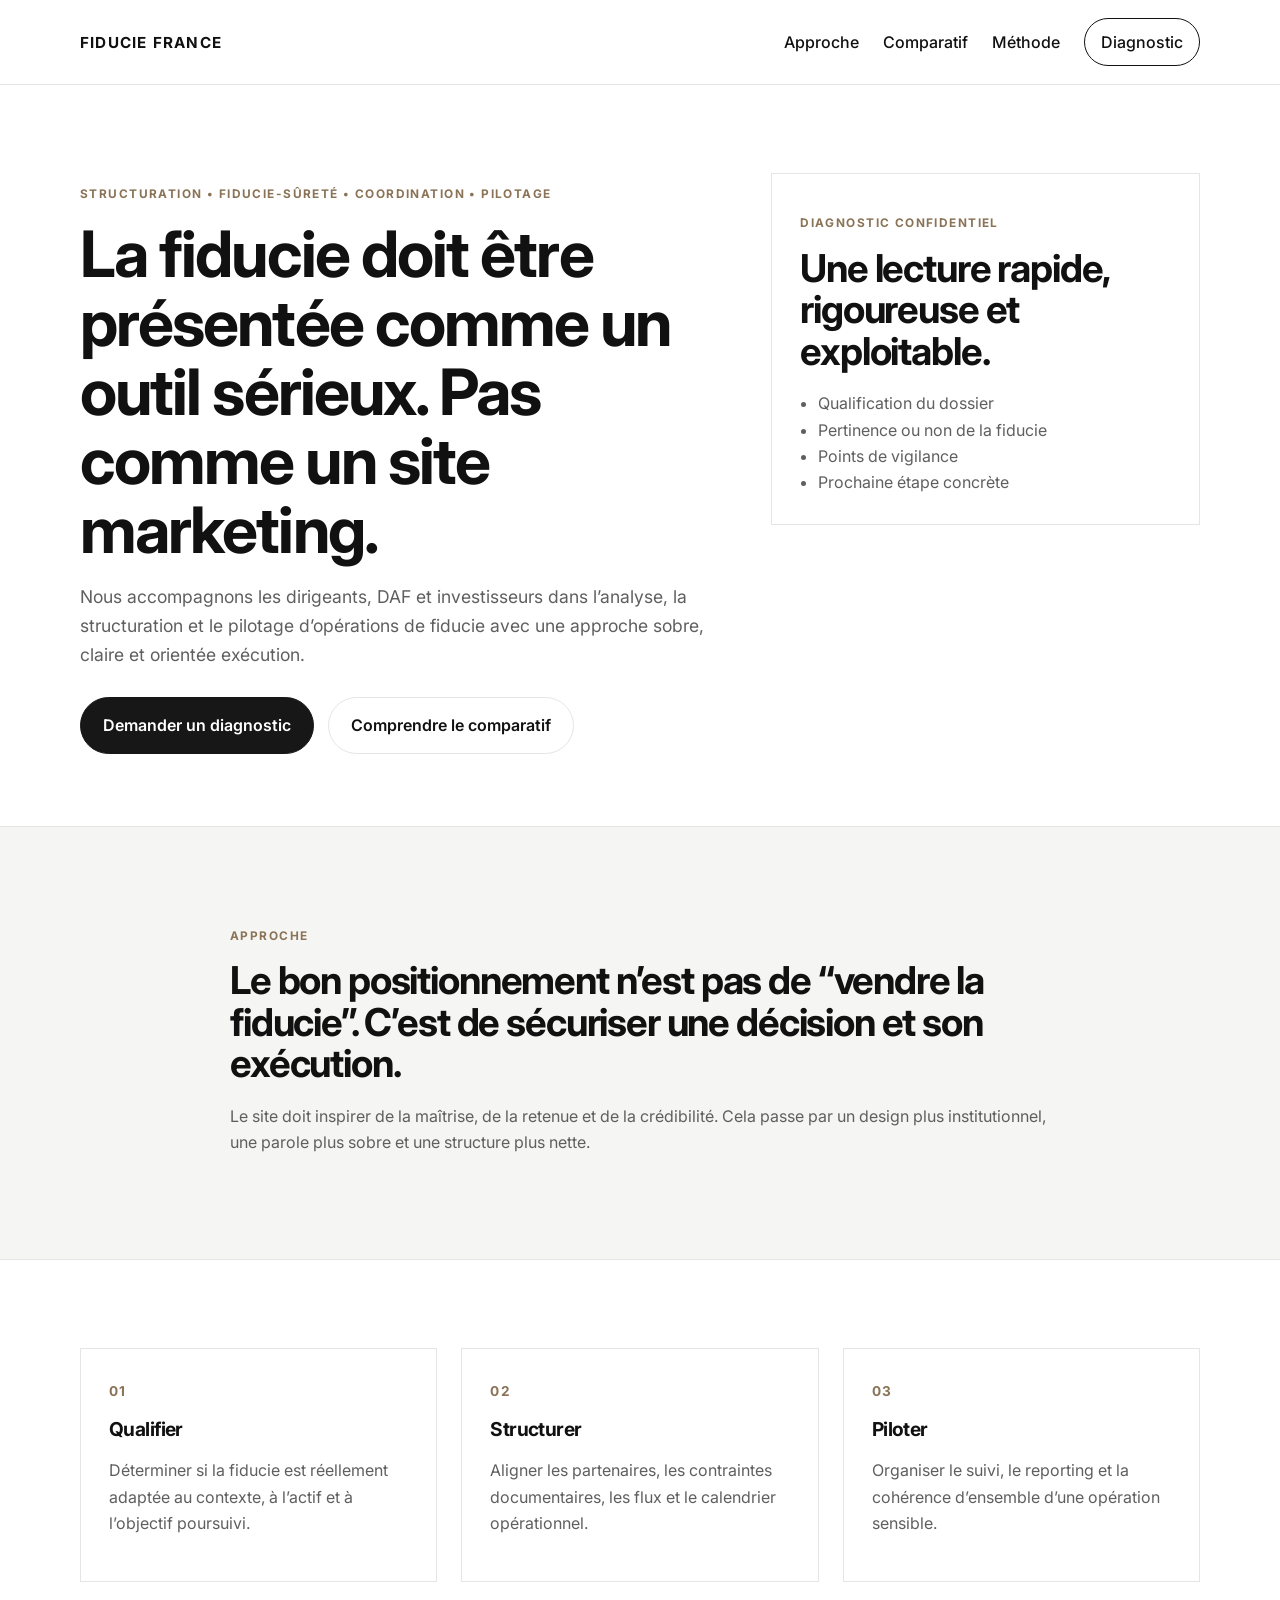
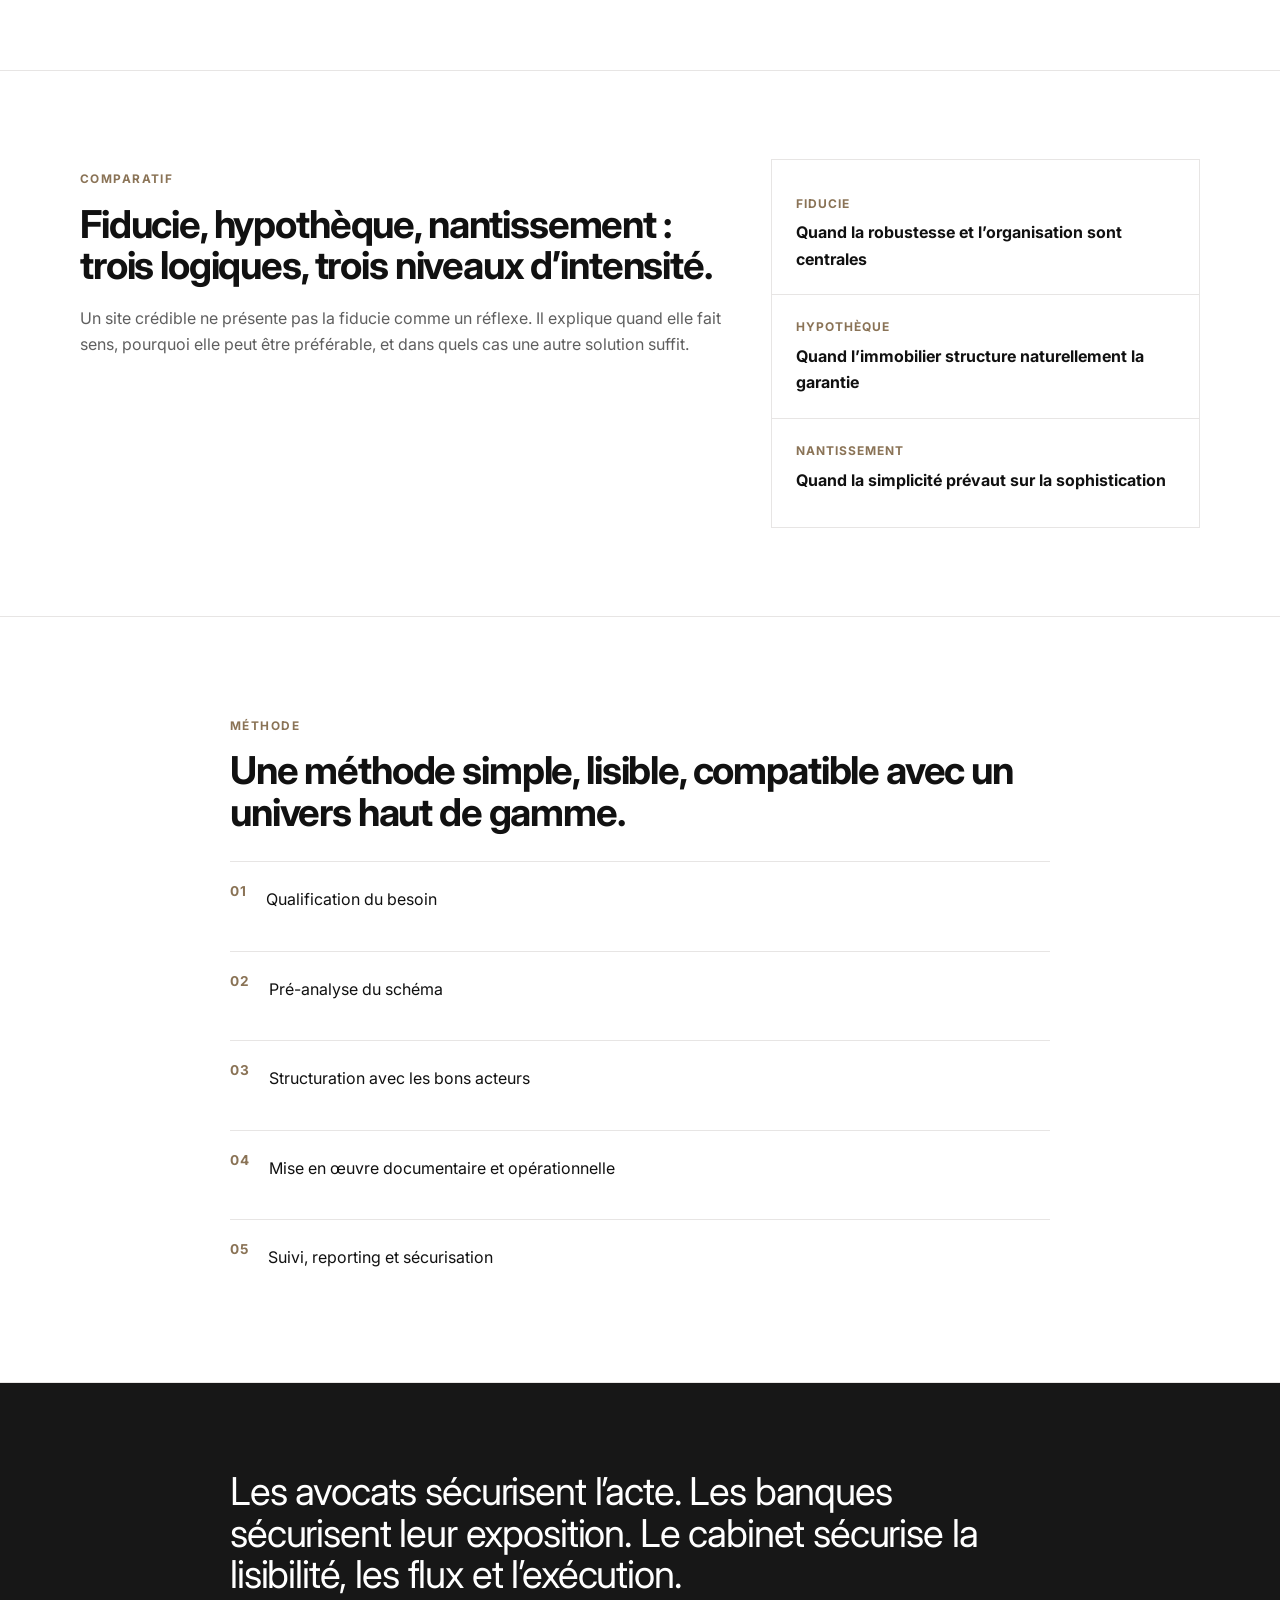
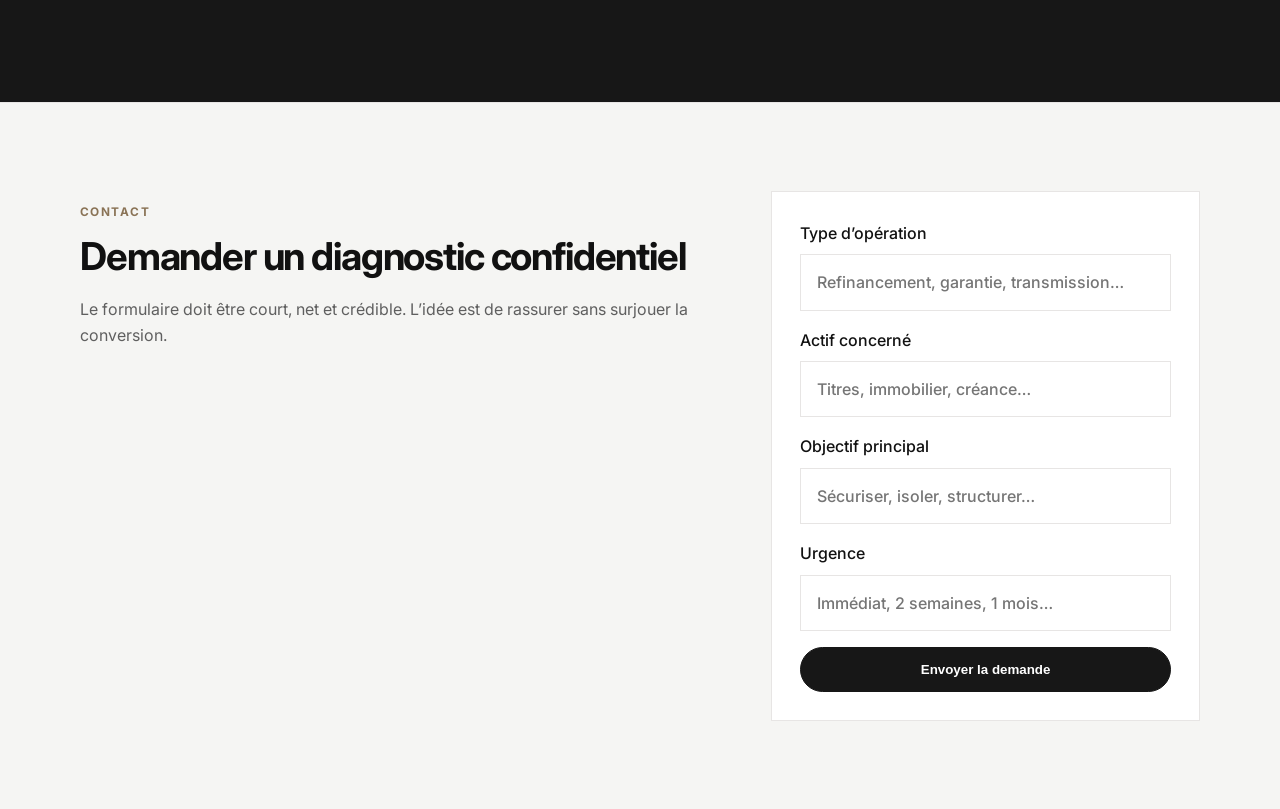
==== commit 2469387b: "feat: minimalist institutional redesign" ====
--- a/index.html
+++ b/index.html
@@ -3,236 +3,135 @@
 <head>
   <meta charset="UTF-8" />
   <meta name="viewport" content="width=device-width, initial-scale=1.0" />
-  <title>Fiducie-sûreté en France : sécurisez un financement, un actif ou une opération sensible</title>
-  <meta name="description" content="Diagnostic fiducie en 30 minutes. Nous aidons dirigeants, DAF et investisseurs à qualifier, structurer et piloter une opération de fiducie avec une approche business, comptable et opérationnelle." />
-  <meta name="theme-color" content="#0c111d" />
+  <title>Fiducie-sûreté en France | Structuration et pilotage d’opérations sensibles</title>
+  <meta name="description" content="Diagnostic confidentiel sur la fiducie en France. Une approche claire, institutionnelle et orientée exécution pour dirigeants, DAF et investisseurs." />
+  <meta name="theme-color" content="#ffffff" />
   <link rel="preconnect" href="https://fonts.googleapis.com">
   <link rel="preconnect" href="https://fonts.gstatic.com" crossorigin>
-  <link href="https://fonts.googleapis.com/css2?family=Inter:wght@400;500;600;700;800;900&family=Manrope:wght@600;700;800&display=swap" rel="stylesheet">
+  <link href="https://fonts.googleapis.com/css2?family=Inter:wght@400;500;600;700;800&display=swap" rel="stylesheet">
   <link rel="stylesheet" href="styles.css" />
 </head>
 <body>
-  <div class="site-shell">
-    <header class="site-header">
-      <div class="container nav">
-        <div class="brand-wrap">
-          <div class="brand-mark"></div>
-          <div>
-            <div class="brand">Fiducie France</div>
-            <div class="brand-sub">Structuration & pilotage d’opérations sensibles</div>
+  <header class="header">
+    <div class="container nav">
+      <div class="logo">Fiducie France</div>
+      <nav class="menu">
+        <a href="#approche">Approche</a>
+        <a href="#comparatif">Comparatif</a>
+        <a href="#methode">Méthode</a>
+        <a href="#contact" class="nav-cta">Diagnostic</a>
+      </nav>
+    </div>
+  </header>
+
+  <main>
+    <section class="hero">
+      <div class="container hero-layout">
+        <div class="hero-copy">
+          <p class="eyebrow">Structuration • Fiducie-sûreté • Coordination • Pilotage</p>
+          <h1>La fiducie doit être présentée comme un outil sérieux. Pas comme un site marketing.</h1>
+          <p class="lead">Nous accompagnons les dirigeants, DAF et investisseurs dans l’analyse, la structuration et le pilotage d’opérations de fiducie avec une approche sobre, claire et orientée exécution.</p>
+          <div class="hero-actions">
+            <a href="#contact" class="button button-dark">Demander un diagnostic</a>
+            <a href="#comparatif" class="button button-light">Comprendre le comparatif</a>
           </div>
         </div>
-        <nav>
-          <a href="#enjeux">Enjeux</a>
-          <a href="#comparatif">Comparatif</a>
-          <a href="#methode">Méthode</a>
-          <a href="#faq">FAQ</a>
-          <a href="#contact" class="btn btn-nav">Diagnostic confidentiel</a>
-        </nav>
-      </div>
-    </header>
-
-    <main>
-      <section class="hero">
-        <div class="container hero-grid">
-          <div class="hero-copy">
-            <div class="kicker-row">
-              <span class="pill">Fiducie-sûreté</span>
-              <span class="pill pill-muted">Dirigeants • DAF • Investisseurs</span>
-            </div>
-            <h1>La fiducie mérite mieux qu’un discours juridique.<br>Elle doit devenir une décision lisible, crédible et exécutable.</h1>
-            <p class="hero-text">Nous accompagnons les opérations de fiducie avec une approche orientée <strong>décision</strong>, <strong>négociation</strong>, <strong>documentation</strong> et <strong>pilotage</strong>. L’objectif : transformer un mécanisme complexe en solution claire pour un financeur, un dirigeant ou un actionnaire.</p>
-            <div class="cta-row">
-              <a class="btn btn-primary" href="#contact">Demander un diagnostic</a>
-              <a class="btn btn-ghost" href="#comparatif">Voir le comparatif</a>
-            </div>
-            <div class="stat-row">
-              <div class="stat-card">
-                <strong>30 min</strong>
-                <span>pour qualifier un dossier</span>
-              </div>
-              <div class="stat-card">
-                <strong>3 angles</strong>
-                <span>juridique, chiffres, exécution</span>
-              </div>
-              <div class="stat-card">
-                <strong>0 blabla</strong>
-                <span>si la fiducie n’est pas adaptée, on le dit</span>
-              </div>
-            </div>
-          </div>
-          <aside class="hero-panel">
-            <div class="glass-card highlight-card">
-              <p class="mini-label">Décision rapide</p>
-              <h2>Ce que vous obtenez</h2>
-              <ul>
-                <li>Un avis argumenté sur la pertinence de la fiducie</li>
-                <li>Les points de blocage à lever avant d’aller plus loin</li>
-                <li>Une lecture claire du rôle des partenaires à mobiliser</li>
-                <li>Une direction exploitable : oui, non, ou à reformuler</li>
-              </ul>
-              <a class="btn btn-primary btn-block" href="#contact">Faire qualifier mon dossier</a>
-              <p class="panel-note">Confidentiel. Positionnement rigoureux. Pas de promesse juridique excessive.</p>
-            </div>
-          </aside>
-        </div>
-      </section>
-
-      <section class="trust-band">
-        <div class="container trust-grid">
-          <span>Approche business</span>
-          <span>Coordination avocat / banque / notaire</span>
-          <span>Vision comptable & reporting</span>
-          <span>Exécution documentaire</span>
-        </div>
-      </section>
-
-      <section class="section" id="enjeux">
-        <div class="container intro-block">
-          <p class="section-label">Enjeux métiers</p>
-          <h2>Le sujet n’est pas seulement de “faire une fiducie”. Le sujet est d’obtenir un schéma robuste, compréhensible et défendable.</h2>
-          <p class="intro-text">Un beau montage théorique qui ralentit la décision, brouille la gouvernance ou complique les flux n’aide personne. Le site doit respirer le sérieux, la clarté et la maîtrise des opérations sensibles.</p>
-        </div>
-        <div class="container cards four premium-grid">
-          <article class="card premium-card">
-            <div class="card-index">01</div>
-            <h3>Garantie plus forte</h3>
-            <p>Quand une sûreté classique ne suffit plus à rassurer un financeur ou un créancier.</p>
-          </article>
-          <article class="card premium-card">
-            <div class="card-index">02</div>
-            <h3>Actif stratégique</h3>
-            <p>Quand il faut isoler, structurer ou piloter un actif avec plus de lisibilité.</p>
-          </article>
-          <article class="card premium-card">
-            <div class="card-index">03</div>
-            <h3>Transmission sensible</h3>
-            <p>Quand plusieurs parties prenantes doivent être alignées sans perdre le contrôle du calendrier.</p>
-          </article>
-          <article class="card premium-card">
-            <div class="card-index">04</div>
-            <h3>Exécution sous tension</h3>
-            <p>Quand les flux, documents et responsabilités doivent être organisés avec précision.</p>
-          </article>
-        </div>
-      </section>
-
-      <section class="section section-contrast" id="comparatif">
-        <div class="container split-layout">
-          <div class="content-panel">
-            <p class="section-label">Comparatif</p>
-            <h2>Fiducie, hypothèque, nantissement : le bon choix dépend du risque, du levier de négociation et du niveau de sophistication acceptable.</h2>
-            <p>Un site premium ne doit pas vendre la fiducie comme une réponse automatique. Il doit montrer qu’elle s’étudie avec méthode, selon l’actif, le contexte, le financeur et la qualité d’exécution attendue.</p>
-            <ul class="check-list">
-              <li>Quel actif est réellement au cœur du dossier ?</li>
-              <li>Quelle sécurité cherche le créancier ?</li>
-              <li>Quel impact sur la gouvernance et les flux ?</li>
-              <li>Quel niveau de complexité est acceptable ?</li>
+        <div class="hero-aside">
+          <div class="hero-box">
+            <p class="box-label">Diagnostic confidentiel</p>
+            <h2>Une lecture rapide, rigoureuse et exploitable.</h2>
+            <ul>
+              <li>Qualification du dossier</li>
+              <li>Pertinence ou non de la fiducie</li>
+              <li>Points de vigilance</li>
+              <li>Prochaine étape concrète</li>
             </ul>
           </div>
-          <div class="comparison-card">
-            <div class="comparison-head">
-              <span>Lecture rapide</span>
-              <strong>Décision orientée business</strong>
-            </div>
-            <div class="comparison-line"><span>Fiducie</span><strong>Quand la robustesse et l’organisation priment</strong></div>
-            <div class="comparison-line"><span>Hypothèque</span><strong>Quand l’actif immobilier structure la garantie</strong></div>
-            <div class="comparison-line"><span>Nantissement</span><strong>Quand la simplicité prévaut sur la sophistication</strong></div>
-            <a class="btn btn-dark btn-block" href="#contact">Recevoir une orientation sur votre cas</a>
-          </div>
         </div>
-      </section>
+      </div>
+    </section>
 
-      <section class="section" id="methode">
-        <div class="container method-layout">
-          <div>
-            <p class="section-label">Méthode</p>
-            <h2>Une méthode sobre, haut de gamme, pensée pour rassurer des interlocuteurs exigeants.</h2>
-          </div>
-          <div class="timeline">
-            <div class="timeline-item"><span>1</span><div><h3>Qualification</h3><p>Comprendre l’objectif réel du dossier, au-delà des mots employés.</p></div></div>
-            <div class="timeline-item"><span>2</span><div><h3>Pré-analyse</h3><p>Identifier rapidement si la fiducie est pertinente ou non.</p></div></div>
-            <div class="timeline-item"><span>3</span><div><h3>Structuration</h3><p>Aligner le schéma avec les partenaires clés et les contraintes réelles.</p></div></div>
-            <div class="timeline-item"><span>4</span><div><h3>Mise en œuvre</h3><p>Organiser les documents, les flux et les responsabilités.</p></div></div>
-            <div class="timeline-item"><span>5</span><div><h3>Pilotage</h3><p>Sécuriser le reporting, la traçabilité et la suite de l’opération.</p></div></div>
-          </div>
+    <section class="section intro" id="approche">
+      <div class="container narrow">
+        <p class="section-label">Approche</p>
+        <h2>Le bon positionnement n’est pas de “vendre la fiducie”. C’est de sécuriser une décision et son exécution.</h2>
+        <p>Le site doit inspirer de la maîtrise, de la retenue et de la crédibilité. Cela passe par un design plus institutionnel, une parole plus sobre et une structure plus nette.</p>
+      </div>
+    </section>
+
+    <section class="section grid-section">
+      <div class="container grid-3">
+        <article class="card">
+          <span class="card-number">01</span>
+          <h3>Qualifier</h3>
+          <p>Déterminer si la fiducie est réellement adaptée au contexte, à l’actif et à l’objectif poursuivi.</p>
+        </article>
+        <article class="card">
+          <span class="card-number">02</span>
+          <h3>Structurer</h3>
+          <p>Aligner les partenaires, les contraintes documentaires, les flux et le calendrier opérationnel.</p>
+        </article>
+        <article class="card">
+          <span class="card-number">03</span>
+          <h3>Piloter</h3>
+          <p>Organiser le suivi, le reporting et la cohérence d’ensemble d’une opération sensible.</p>
+        </article>
+      </div>
+    </section>
+
+    <section class="section split" id="comparatif">
+      <div class="container split-layout">
+        <div>
+          <p class="section-label">Comparatif</p>
+          <h2>Fiducie, hypothèque, nantissement : trois logiques, trois niveaux d’intensité.</h2>
+          <p>Un site crédible ne présente pas la fiducie comme un réflexe. Il explique quand elle fait sens, pourquoi elle peut être préférable, et dans quels cas une autre solution suffit.</p>
         </div>
-      </section>
+        <div class="compare-panel">
+          <div class="compare-row"><span>Fiducie</span><strong>Quand la robustesse et l’organisation sont centrales</strong></div>
+          <div class="compare-row"><span>Hypothèque</span><strong>Quand l’immobilier structure naturellement la garantie</strong></div>
+          <div class="compare-row"><span>Nantissement</span><strong>Quand la simplicité prévaut sur la sophistication</strong></div>
+        </div>
+      </div>
+    </section>
 
-      <section class="section section-dark">
-        <div class="container dark-showcase">
-          <div>
-            <p class="section-label light">Positionnement</p>
-            <h2>Les avocats sécurisent l’acte. Les banques sécurisent leur exposition. Le cabinet sécurise la lisibilité, les chiffres et l’exécution.</h2>
-          </div>
-          <div class="dark-boxes">
-            <div class="dark-box"><strong>Structuration</strong><span>qualifier le bon schéma</span></div>
-            <div class="dark-box"><strong>Coordination</strong><span>faire travailler les bons intervenants ensemble</span></div>
-            <div class="dark-box"><strong>Pilotage</strong><span>tenir les flux, les preuves et le reporting</span></div>
-          </div>
+    <section class="section method" id="methode">
+      <div class="container narrow">
+        <p class="section-label">Méthode</p>
+        <h2>Une méthode simple, lisible, compatible avec un univers haut de gamme.</h2>
+        <div class="steps">
+          <div class="step"><strong>01</strong><span>Qualification du besoin</span></div>
+          <div class="step"><strong>02</strong><span>Pré-analyse du schéma</span></div>
+          <div class="step"><strong>03</strong><span>Structuration avec les bons acteurs</span></div>
+          <div class="step"><strong>04</strong><span>Mise en œuvre documentaire et opérationnelle</span></div>
+          <div class="step"><strong>05</strong><span>Suivi, reporting et sécurisation</span></div>
         </div>
-      </section>
+      </div>
+    </section>
 
-      <section class="section section-soft" id="faq">
-        <div class="container faq-shell">
-          <div>
-            <p class="section-label">FAQ</p>
-            <h2>Les questions qui doivent être traitées avec élégance, pas avec un mur de texte.</h2>
-          </div>
-          <div class="faq-list">
-            <details open>
-              <summary>La fiducie est-elle adaptée à une PME ?</summary>
-              <p>Oui dans certains dossiers, notamment lorsqu’il existe un enjeu réel de garantie, d’isolement d’actif ou de structuration sensible. Elle n’a pas vocation à devenir une réponse standard.</p>
-            </details>
-            <details>
-              <summary>Intervenez-vous comme fiduciaire ?</summary>
-              <p>Le site doit rester rigoureux : l’intervention comme fiduciaire suppose une structure habilitée. Le positionnement recommandé ici porte sur la qualification, la structuration, la coordination et le pilotage.</p>
-            </details>
-            <details>
-              <summary>Comment savoir si la fiducie est meilleure qu’une autre garantie ?</summary>
-              <p>En étudiant le niveau de sécurité recherché, l’actif concerné, le rapport de négociation entre les parties, la gouvernance et le niveau de complexité acceptable.</p>
-            </details>
-            <details>
-              <summary>Que se passe-t-il après le diagnostic ?</summary>
-              <p>Vous obtenez une orientation exploitable, les points d’attention clés et la prochaine étape concrète si le dossier mérite d’aller plus loin.</p>
-            </details>
-          </div>
+    <section class="section quote-section">
+      <div class="container narrow">
+        <blockquote>
+          Les avocats sécurisent l’acte. Les banques sécurisent leur exposition. Le cabinet sécurise la lisibilité, les flux et l’exécution.
+        </blockquote>
+      </div>
+    </section>
+
+    <section class="section contact" id="contact">
+      <div class="container contact-layout">
+        <div>
+          <p class="section-label">Contact</p>
+          <h2>Demander un diagnostic confidentiel</h2>
+          <p>Le formulaire doit être court, net et crédible. L’idée est de rassurer sans surjouer la conversion.</p>
         </div>
-      </section>
-
-      <section class="section contact-section" id="contact">
-        <div class="container contact-shell">
-          <div class="contact-copy">
-            <p class="section-label">Diagnostic confidentiel</p>
-            <h2>Si le site doit inspirer confiance, la prise de contact doit être encore plus nette.</h2>
-            <p>Décris en quelques lignes le type d’opération, l’actif concerné, l’urgence et ton objectif principal. Le but n’est pas de forcer un montage, mais d’obtenir vite une lecture crédible.</p>
-          </div>
-          <form class="contact-form luxury-form">
-            <label>Type d’opération
-              <input type="text" placeholder="Refinancement, transmission, garantie, restructuration…">
-            </label>
-            <label>Actif concerné
-              <input type="text" placeholder="Titres, immobilier, créance, actif stratégique…">
-            </label>
-            <label>Priorité principale
-              <input type="text" placeholder="Sécuriser, isoler, négocier, transmettre…">
-            </label>
-            <label>Niveau d’urgence
-              <input type="text" placeholder="Immédiat, 2 semaines, 1 mois…">
-            </label>
-            <button type="button" class="btn btn-primary btn-block">Demander un diagnostic</button>
-            <p class="form-note">Prototype statique prêt à être connecté à Calendly, HubSpot, Brevo ou un CRM.</p>
-          </form>
-        </div>
-      </section>
-    </main>
-
-    <footer class="site-footer">
-      <div class="container footer-row">
-        <p>Prototype premium — site fiducie orienté conversion.</p>
-        <p><strong>Cap :</strong> crédibilité, sophistication, clarté.</p>
+        <form class="form">
+          <label>Type d’opération<input type="text" placeholder="Refinancement, garantie, transmission…"></label>
+          <label>Actif concerné<input type="text" placeholder="Titres, immobilier, créance…"></label>
+          <label>Objectif principal<input type="text" placeholder="Sécuriser, isoler, structurer…"></label>
+          <label>Urgence<input type="text" placeholder="Immédiat, 2 semaines, 1 mois…"></label>
+          <button type="button" class="button button-dark full">Envoyer la demande</button>
+        </form>
       </div>
-    </footer>
-  </div>
+    </section>
+  </main>
 </body>
 </html>
--- a/styles.css
+++ b/styles.css
@@ -1,23 +1,11 @@
 :root {
-  --bg: #f5f3ee;
-  --surface: rgba(255,255,255,0.72);
-  --surface-strong: #ffffff;
-  --surface-dark: #0c111d;
-  --surface-dark-2: #131a29;
-  --text: #111827;
-  --muted: #5b6473;
-  --line: rgba(17, 24, 39, 0.08);
-  --gold: #b08d57;
-  --gold-soft: rgba(176, 141, 87, 0.14);
-  --navy: #0f172a;
-  --navy-soft: #1e293b;
-  --primary: #111827;
-  --primary-hover: #000000;
-  --shadow: 0 24px 60px rgba(15, 23, 42, 0.12);
-  --shadow-soft: 0 12px 30px rgba(15, 23, 42, 0.08);
-  --radius-xl: 32px;
-  --radius-lg: 24px;
-  --radius-md: 18px;
+  --bg: #ffffff;
+  --bg-soft: #f5f5f3;
+  --line: #e7e5e4;
+  --text: #111111;
+  --muted: #5f5f5f;
+  --accent: #8a7356;
+  --dark: #171717;
 }
 
 * { box-sizing: border-box; }
@@ -25,453 +13,267 @@
 body {
   margin: 0;
   font-family: 'Inter', sans-serif;
+  background: var(--bg);
   color: var(--text);
-  background:
-    radial-gradient(circle at top left, rgba(176, 141, 87, 0.10), transparent 28%),
-    linear-gradient(180deg, #faf8f4 0%, #f3efe8 100%);
-}
-
-.site-shell {
-  min-height: 100vh;
+  line-height: 1.65;
 }
 
 .container {
-  width: min(1160px, calc(100% - 40px));
+  width: min(1120px, calc(100% - 48px));
   margin: 0 auto;
 }
 
-.site-header {
+.narrow {
+  max-width: 820px;
+}
+
+.header {
   position: sticky;
   top: 0;
-  z-index: 50;
-  backdrop-filter: blur(20px);
-  background: rgba(250, 248, 244, 0.72);
-  border-bottom: 1px solid rgba(17,24,39,0.06);
+  z-index: 10;
+  background: rgba(255,255,255,0.94);
+  border-bottom: 1px solid var(--line);
+  backdrop-filter: blur(10px);
 }
 
 .nav {
   display: flex;
-  align-items: center;
   justify-content: space-between;
+  align-items: center;
+  padding: 18px 0;
   gap: 24px;
-  padding: 18px 0;
-}
-
-.brand-wrap {
-  display: flex;
-  align-items: center;
-  gap: 14px;
-}
-
-.brand-mark {
-  width: 42px;
-  height: 42px;
-  border-radius: 14px;
-  background: linear-gradient(135deg, #111827, #3b4455);
-  box-shadow: inset 0 1px 1px rgba(255,255,255,0.16), 0 10px 25px rgba(17,24,39,0.18);
-  position: relative;
-}
-.brand-mark::after {
-  content: "";
-  position: absolute;
-  inset: 10px;
-  border-radius: 10px;
-  border: 1px solid rgba(255,255,255,0.18);
-}
-
-.brand {
-  font-family: 'Manrope', sans-serif;
-  font-size: 1.06rem;
-  font-weight: 800;
-  letter-spacing: -0.02em;
-}
-.brand-sub {
-  font-size: 0.82rem;
-  color: var(--muted);
-}
-
-nav {
-  display: flex;
-  align-items: center;
-  gap: 20px;
+}
+
+.logo {
+  font-size: 0.95rem;
+  font-weight: 700;
+  letter-spacing: 0.08em;
+  text-transform: uppercase;
+}
+
+.menu {
+  display: flex;
+  align-items: center;
+  gap: 24px;
   flex-wrap: wrap;
 }
 
-nav a {
+.menu a {
   text-decoration: none;
   color: var(--text);
-  font-weight: 600;
+  font-weight: 500;
+}
+
+.nav-cta {
+  padding: 10px 16px;
+  border: 1px solid var(--text);
+  border-radius: 999px;
 }
 
 .hero {
-  padding: 74px 0 56px;
-}
-
-.hero-grid,
+  padding: 88px 0 72px;
+}
+
+.hero-layout,
 .split-layout,
-.method-layout,
-.contact-shell {
-  display: grid;
-  grid-template-columns: 1.3fr 1fr;
-  gap: 34px;
+.contact-layout {
+  display: grid;
+  grid-template-columns: 1.2fr 0.8fr;
+  gap: 48px;
   align-items: start;
 }
 
-.kicker-row,
-.cta-row,
-.stat-row,
-.trust-grid,
-.footer-row {
-  display: flex;
-  gap: 14px;
-  flex-wrap: wrap;
-}
-
-.pill,
-.trust-grid span {
-  display: inline-flex;
-  align-items: center;
-  gap: 8px;
-  border-radius: 999px;
-  padding: 10px 14px;
-  background: rgba(255,255,255,0.72);
-  border: 1px solid rgba(17,24,39,0.08);
-  box-shadow: var(--shadow-soft);
-  font-weight: 600;
-  color: var(--text);
-}
-
-.pill-muted {
-  background: rgba(17,24,39,0.04);
-}
-
-.eyebrow, .section-label, .mini-label {
+.eyebrow,
+.section-label,
+.box-label {
   text-transform: uppercase;
   letter-spacing: 0.12em;
   font-size: 0.74rem;
-  font-weight: 800;
-  color: var(--gold);
-  margin-bottom: 12px;
-}
-
-.section-label.light,
-.mini-label { color: #e8d4ac; }
-
-h1, h2, h3 {
-  font-family: 'Manrope', sans-serif;
-  line-height: 1.05;
-  margin: 0 0 16px;
+  font-weight: 700;
+  color: var(--accent);
+  margin-bottom: 14px;
+}
+
+h1, h2, h3, blockquote {
   letter-spacing: -0.03em;
-}
-
-h1 { font-size: clamp(2.5rem, 5vw, 4.9rem); }
+  line-height: 1.08;
+  margin: 0 0 18px;
+}
+
+h1 { font-size: clamp(2.4rem, 5vw, 4.8rem); }
 h2 { font-size: clamp(1.9rem, 3vw, 3rem); }
-h3 { font-size: 1.18rem; }
-
-p {
-  color: var(--muted);
-  line-height: 1.72;
-}
-
-.hero-text {
-  font-size: 1.12rem;
-  max-width: 760px;
-}
-
-.btn {
+h3 { font-size: 1.2rem; }
+
+.lead,
+p { color: var(--muted); }
+.lead { font-size: 1.1rem; }
+
+.hero-actions {
+  display: flex;
+  gap: 14px;
+  flex-wrap: wrap;
+  margin-top: 28px;
+}
+
+.button {
   display: inline-flex;
   align-items: center;
   justify-content: center;
   padding: 14px 22px;
   border-radius: 999px;
   text-decoration: none;
-  font-weight: 800;
-  border: 1px solid transparent;
-  transition: transform .18s ease, background .18s ease, border-color .18s ease, color .18s ease;
-  cursor: pointer;
-}
-.btn:hover { transform: translateY(-1px); }
-
-.btn-primary {
-  background: linear-gradient(180deg, #111827, #0b1020);
-  color: white;
-  box-shadow: 0 14px 30px rgba(17,24,39,0.20);
-}
-.btn-primary:hover { background: linear-gradient(180deg, #000000, #0b1020); }
-
-.btn-ghost {
-  background: rgba(255,255,255,0.65);
+  font-weight: 600;
+  border: 1px solid var(--line);
+}
+
+.button-dark {
+  background: var(--dark);
+  color: #fff;
+  border-color: var(--dark);
+}
+
+.button-light {
+  background: #fff;
   color: var(--text);
-  border-color: rgba(17,24,39,0.08);
-}
-
-.btn-nav {
-  background: #111827;
-  color: white;
-  padding: 11px 18px;
-}
-
-.btn-dark {
-  background: #111827;
-  color: white;
-}
-
-.btn-block { width: 100%; }
-
-.stat-card,
-.glass-card,
+}
+
+.full { width: 100%; }
+
+.hero-box,
 .card,
-.comparison-card,
-.timeline,
-.luxury-form,
-.faq-list details {
-  background: var(--surface);
-  border: 1px solid rgba(255,255,255,0.5);
-  box-shadow: var(--shadow);
-  backdrop-filter: blur(16px);
-}
-
-.stat-card {
-  padding: 18px 20px;
-  border-radius: 20px;
-  min-width: 180px;
-}
-.stat-card strong {
-  display: block;
-  font-family: 'Manrope', sans-serif;
-  font-size: 1.3rem;
-  margin-bottom: 4px;
-}
-.stat-card span { color: var(--muted); font-size: 0.95rem; }
-
-.hero-panel {
-  position: relative;
-}
-
-.highlight-card {
+.compare-panel,
+.form {
+  border: 1px solid var(--line);
+  background: #fff;
+}
+
+.hero-box {
   padding: 28px;
-  border-radius: var(--radius-xl);
-  background: linear-gradient(180deg, #0f172a, #131c2f);
-  color: white;
-}
-.highlight-card h2,
-.highlight-card p,
-.highlight-card li { color: rgba(255,255,255,0.92); }
-.highlight-card ul { padding-left: 18px; }
-.panel-note { font-size: 0.92rem; margin-top: 14px; opacity: 0.84; }
-
-.trust-band {
-  padding: 12px 0 4px;
-}
-.trust-grid {
-  justify-content: center;
+}
+
+.hero-box ul {
+  margin: 0;
+  padding-left: 18px;
+  color: var(--muted);
 }
 
 .section {
-  padding: 92px 0;
-}
-
-.intro-block {
-  max-width: 920px;
-  margin-bottom: 30px;
-}
-.intro-text {
-  max-width: 820px;
-}
-
-.cards.four {
-  display: grid;
-  grid-template-columns: repeat(4, 1fr);
-  gap: 22px;
-}
-
-.premium-card {
-  border-radius: var(--radius-lg);
-  padding: 26px;
-  background: rgba(255,255,255,0.58);
-}
-.card-index {
-  font-family: 'Manrope', sans-serif;
-  color: var(--gold);
-  font-size: 0.92rem;
-  font-weight: 800;
-  margin-bottom: 14px;
-}
-
-.section-contrast {
-  background: linear-gradient(180deg, rgba(17,24,39,0.03), rgba(17,24,39,0.06));
-  border-top: 1px solid rgba(17,24,39,0.04);
-  border-bottom: 1px solid rgba(17,24,39,0.04);
-}
-
-.content-panel {
-  padding-right: 10px;
-}
-
-.check-list {
-  padding-left: 18px;
-}
-
-.comparison-card {
-  border-radius: var(--radius-xl);
+  padding: 88px 0;
+  border-top: 1px solid var(--line);
+}
+
+.intro {
+  background: var(--bg-soft);
+}
+
+.grid-3 {
+  display: grid;
+  grid-template-columns: repeat(3, 1fr);
+  gap: 24px;
+}
+
+.card {
   padding: 28px;
-  background: linear-gradient(180deg, rgba(255,255,255,0.9), rgba(255,255,255,0.72));
-}
-.comparison-head {
-  display: flex;
-  justify-content: space-between;
-  gap: 12px;
-  align-items: center;
-  font-size: 0.92rem;
-  color: var(--muted);
-  margin-bottom: 18px;
-}
-.comparison-line {
+}
+
+.card-number,
+.step strong {
+  display: inline-block;
+  margin-bottom: 16px;
+  color: var(--accent);
+  font-size: 0.85rem;
+  font-weight: 700;
+  letter-spacing: 0.1em;
+}
+
+.split {
+  background: #fff;
+}
+
+.compare-panel {
+  padding: 12px 0;
+}
+
+.compare-row {
+  padding: 22px 24px;
+  border-top: 1px solid var(--line);
   display: flex;
   flex-direction: column;
-  gap: 4px;
-  padding: 16px 0;
-  border-top: 1px solid rgba(17,24,39,0.08);
-}
-.comparison-line:first-of-type { border-top: 0; }
-.comparison-line span {
-  color: var(--gold);
-  font-weight: 700;
-}
-.comparison-line strong {
-  font-weight: 700;
-}
-
-.timeline {
-  border-radius: var(--radius-xl);
-  padding: 8px 26px;
-}
-.timeline-item {
-  display: grid;
-  grid-template-columns: 52px 1fr;
+  gap: 6px;
+}
+
+.compare-row:first-child {
+  border-top: 0;
+}
+
+.compare-row span {
+  color: var(--accent);
+  font-weight: 700;
+  text-transform: uppercase;
+  letter-spacing: 0.08em;
+  font-size: 0.75rem;
+}
+
+.steps {
+  display: grid;
+  gap: 14px;
+  margin-top: 28px;
+}
+
+.step {
+  display: flex;
   gap: 18px;
-  padding: 22px 0;
-  border-top: 1px solid rgba(17,24,39,0.07);
-}
-.timeline-item:first-child { border-top: 0; }
-.timeline-item span {
-  width: 52px;
-  height: 52px;
-  display: grid;
-  place-items: center;
-  border-radius: 50%;
-  background: var(--gold-soft);
-  color: var(--gold);
-  font-family: 'Manrope', sans-serif;
-  font-weight: 800;
-}
-.timeline-item h3 { margin-bottom: 8px; }
-
-.section-dark {
-  background: linear-gradient(180deg, #0c111d, #121a2a);
-  color: white;
-}
-.section-dark p { color: rgba(255,255,255,0.76); }
-
-.dark-showcase {
-  display: grid;
-  gap: 28px;
-}
-.dark-boxes {
-  display: grid;
-  grid-template-columns: repeat(3, 1fr);
-  gap: 18px;
-}
-.dark-box {
-  border: 1px solid rgba(255,255,255,0.1);
-  background: rgba(255,255,255,0.04);
-  border-radius: 22px;
-  padding: 24px;
+  align-items: center;
+  padding: 18px 0;
+  border-top: 1px solid var(--line);
+}
+
+.step:first-child {
+  border-top: 1px solid var(--line);
+}
+
+.quote-section {
+  background: var(--dark);
+}
+
+blockquote {
+  color: #fff;
+  font-size: clamp(1.8rem, 3vw, 3rem);
+}
+
+.contact {
+  background: var(--bg-soft);
+}
+
+.form {
+  padding: 28px;
+  display: grid;
+  gap: 16px;
+}
+
+.form label {
   display: grid;
   gap: 8px;
-}
-.dark-box strong {
-  font-family: 'Manrope', sans-serif;
-  font-size: 1.08rem;
-}
-.dark-box span { color: rgba(255,255,255,0.75); }
-
-.section-soft {
-  background: linear-gradient(180deg, rgba(255,255,255,0.35), rgba(255,255,255,0.6));
-}
-.faq-shell {
-  display: grid;
-  grid-template-columns: 0.9fr 1.1fr;
-  gap: 30px;
-}
-.faq-list {
-  display: grid;
-  gap: 14px;
-}
-.faq-list details {
-  border-radius: 20px;
-  padding: 18px 20px;
-}
-.faq-list summary {
-  cursor: pointer;
-  font-weight: 800;
-  list-style: none;
-}
-.faq-list summary::-webkit-details-marker { display: none; }
-.faq-list p { margin: 12px 0 0; }
-
-.contact-section {
-  padding-top: 88px;
-}
-.contact-copy {
-  max-width: 560px;
-}
-.luxury-form {
-  border-radius: var(--radius-xl);
-  padding: 28px;
-  display: grid;
-  gap: 14px;
-}
-.luxury-form label {
-  display: grid;
-  gap: 8px;
-  font-weight: 700;
-}
-.luxury-form input {
-  width: 100%;
-  padding: 16px 18px;
-  border-radius: 16px;
-  border: 1px solid rgba(17,24,39,0.08);
-  background: rgba(255,255,255,0.8);
+  font-weight: 500;
+}
+
+.form input {
+  padding: 14px 16px;
+  border: 1px solid var(--line);
+  background: #fff;
   font: inherit;
-  color: var(--text);
-}
-.luxury-form input:focus {
+}
+
+.form input:focus {
   outline: none;
-  border-color: rgba(176,141,87,0.45);
-  box-shadow: 0 0 0 4px rgba(176,141,87,0.12);
-}
-.form-note {
-  font-size: 0.92rem;
-}
-
-.site-footer {
-  padding: 28px 0 38px;
-}
-.footer-row {
-  justify-content: space-between;
-  border-top: 1px solid rgba(17,24,39,0.07);
-  padding-top: 22px;
-}
-
-@media (max-width: 980px) {
-  .hero-grid,
+  border-color: var(--accent);
+}
+
+@media (max-width: 900px) {
+  .hero-layout,
   .split-layout,
-  .method-layout,
-  .faq-shell,
-  .contact-shell,
-  .cards.four,
-  .dark-boxes {
+  .contact-layout,
+  .grid-3 {
     grid-template-columns: 1fr;
   }
 
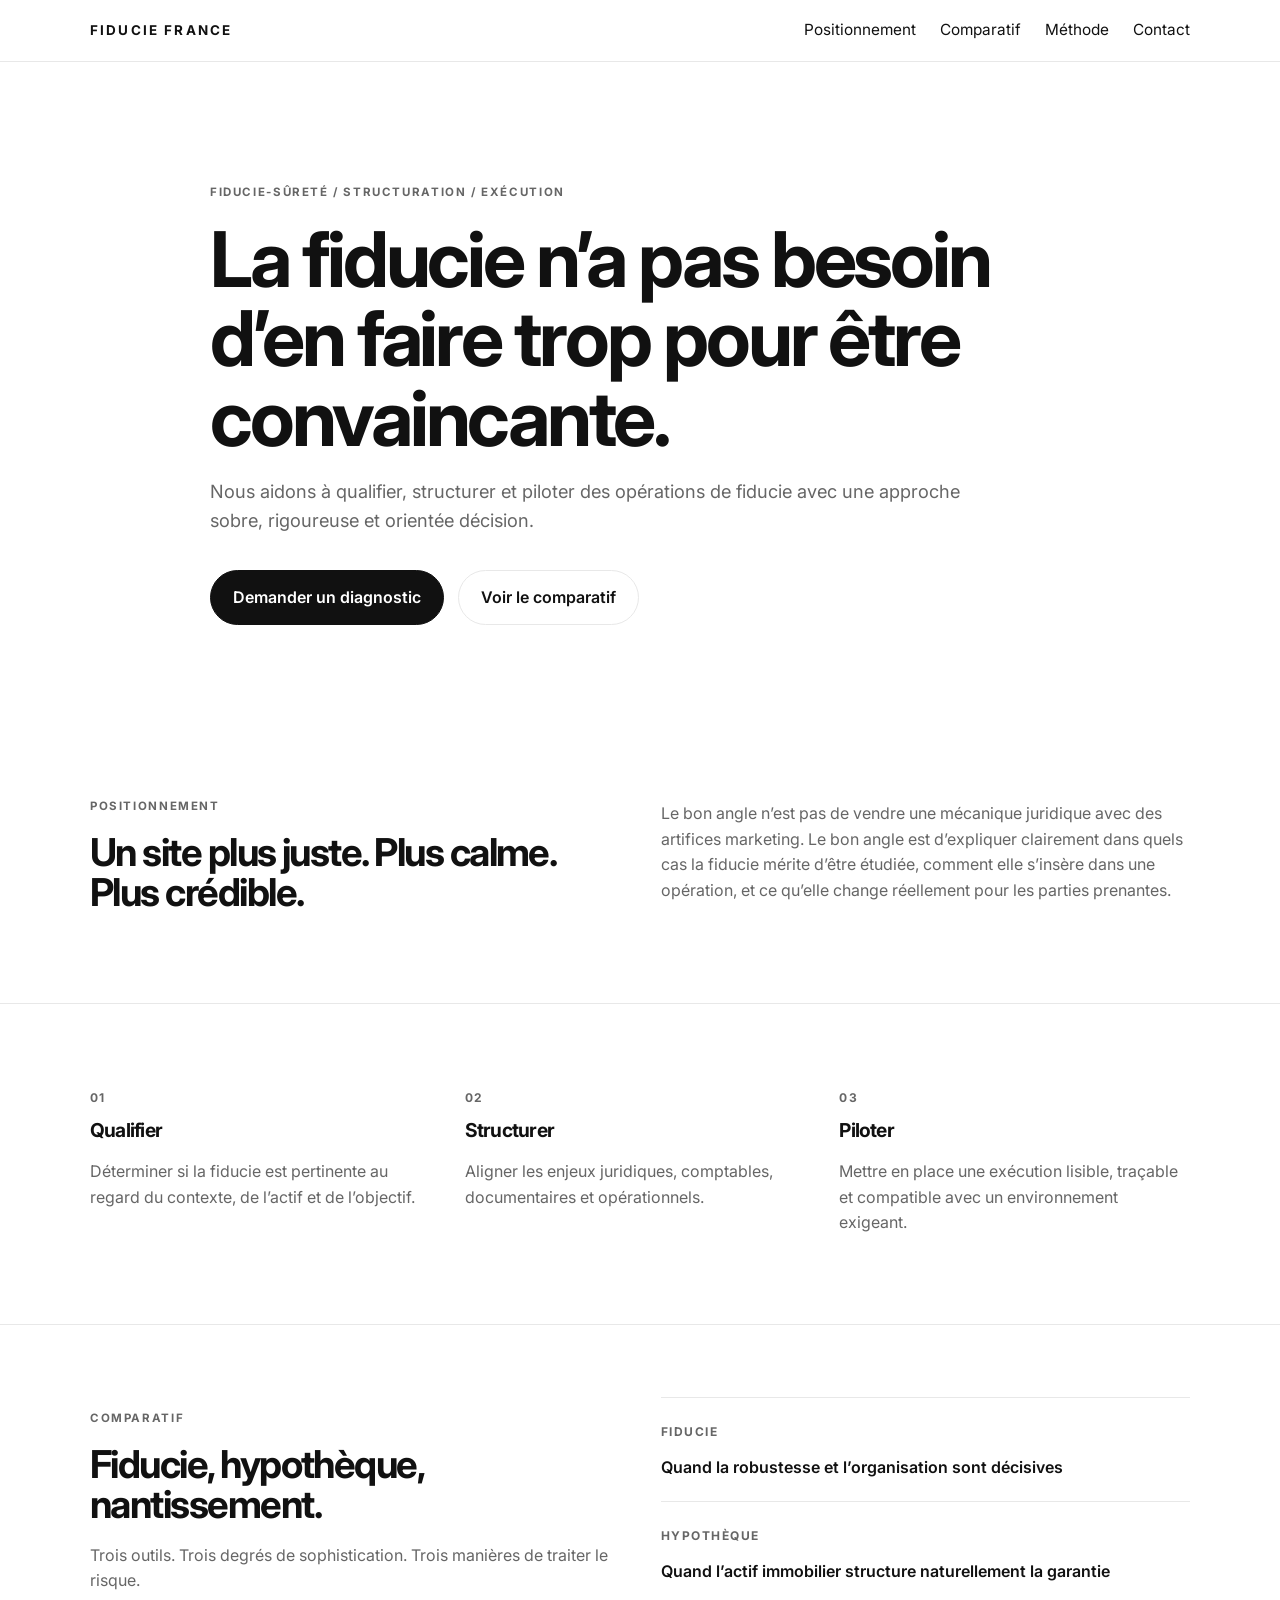
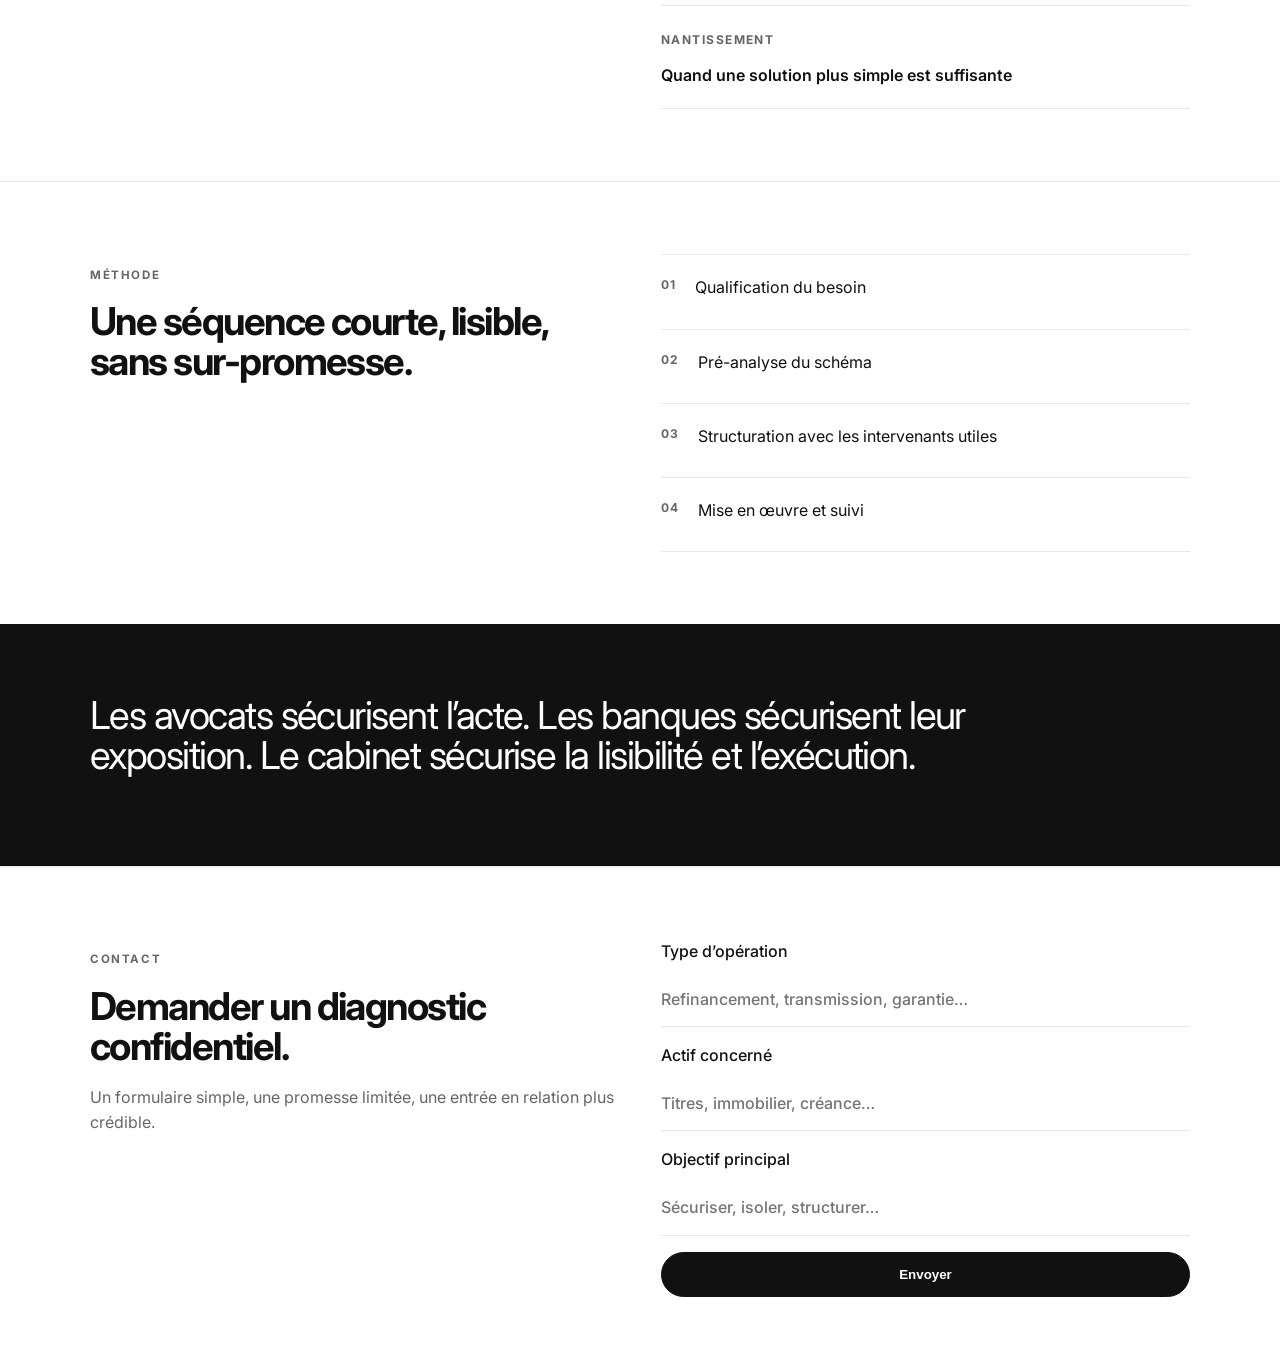
==== commit bab6bc9d: "feat: ultra minimalist black and white redesign" ====
--- a/index.html
+++ b/index.html
@@ -3,8 +3,8 @@
 <head>
   <meta charset="UTF-8" />
   <meta name="viewport" content="width=device-width, initial-scale=1.0" />
-  <title>Fiducie-sûreté en France | Structuration et pilotage d’opérations sensibles</title>
-  <meta name="description" content="Diagnostic confidentiel sur la fiducie en France. Une approche claire, institutionnelle et orientée exécution pour dirigeants, DAF et investisseurs." />
+  <title>Fiducie-sûreté en France | Structuration et pilotage</title>
+  <meta name="description" content="Approche claire et institutionnelle de la fiducie en France pour dirigeants, DAF et investisseurs. Diagnostic confidentiel et pilotage d’opérations sensibles." />
   <meta name="theme-color" content="#ffffff" />
   <link rel="preconnect" href="https://fonts.googleapis.com">
   <link rel="preconnect" href="https://fonts.gstatic.com" crossorigin>
@@ -14,121 +14,111 @@
 <body>
   <header class="header">
     <div class="container nav">
-      <div class="logo">Fiducie France</div>
+      <div class="logo">FIDUCIE FRANCE</div>
       <nav class="menu">
-        <a href="#approche">Approche</a>
+        <a href="#positionnement">Positionnement</a>
         <a href="#comparatif">Comparatif</a>
         <a href="#methode">Méthode</a>
-        <a href="#contact" class="nav-cta">Diagnostic</a>
+        <a href="#contact">Contact</a>
       </nav>
     </div>
   </header>
 
   <main>
     <section class="hero">
-      <div class="container hero-layout">
-        <div class="hero-copy">
-          <p class="eyebrow">Structuration • Fiducie-sûreté • Coordination • Pilotage</p>
-          <h1>La fiducie doit être présentée comme un outil sérieux. Pas comme un site marketing.</h1>
-          <p class="lead">Nous accompagnons les dirigeants, DAF et investisseurs dans l’analyse, la structuration et le pilotage d’opérations de fiducie avec une approche sobre, claire et orientée exécution.</p>
-          <div class="hero-actions">
-            <a href="#contact" class="button button-dark">Demander un diagnostic</a>
-            <a href="#comparatif" class="button button-light">Comprendre le comparatif</a>
-          </div>
-        </div>
-        <div class="hero-aside">
-          <div class="hero-box">
-            <p class="box-label">Diagnostic confidentiel</p>
-            <h2>Une lecture rapide, rigoureuse et exploitable.</h2>
-            <ul>
-              <li>Qualification du dossier</li>
-              <li>Pertinence ou non de la fiducie</li>
-              <li>Points de vigilance</li>
-              <li>Prochaine étape concrète</li>
-            </ul>
-          </div>
+      <div class="container hero-wrap">
+        <p class="kicker">Fiducie-sûreté / Structuration / Exécution</p>
+        <h1>La fiducie n’a pas besoin d’en faire trop pour être convaincante.</h1>
+        <p class="intro">Nous aidons à qualifier, structurer et piloter des opérations de fiducie avec une approche sobre, rigoureuse et orientée décision.</p>
+        <div class="hero-actions">
+          <a href="#contact" class="btn btn-black">Demander un diagnostic</a>
+          <a href="#comparatif" class="btn btn-white">Voir le comparatif</a>
         </div>
       </div>
     </section>
 
-    <section class="section intro" id="approche">
-      <div class="container narrow">
-        <p class="section-label">Approche</p>
-        <h2>Le bon positionnement n’est pas de “vendre la fiducie”. C’est de sécuriser une décision et son exécution.</h2>
-        <p>Le site doit inspirer de la maîtrise, de la retenue et de la crédibilité. Cela passe par un design plus institutionnel, une parole plus sobre et une structure plus nette.</p>
+    <section class="section" id="positionnement">
+      <div class="container two-col intro-grid">
+        <div>
+          <p class="section-label">Positionnement</p>
+          <h2>Un site plus juste. Plus calme. Plus crédible.</h2>
+        </div>
+        <div>
+          <p>Le bon angle n’est pas de vendre une mécanique juridique avec des artifices marketing. Le bon angle est d’expliquer clairement dans quels cas la fiducie mérite d’être étudiée, comment elle s’insère dans une opération, et ce qu’elle change réellement pour les parties prenantes.</p>
+        </div>
       </div>
     </section>
 
-    <section class="section grid-section">
+    <section class="section border-top">
       <div class="container grid-3">
-        <article class="card">
-          <span class="card-number">01</span>
+        <article class="minimal-card">
+          <span>01</span>
           <h3>Qualifier</h3>
-          <p>Déterminer si la fiducie est réellement adaptée au contexte, à l’actif et à l’objectif poursuivi.</p>
+          <p>Déterminer si la fiducie est pertinente au regard du contexte, de l’actif et de l’objectif.</p>
         </article>
-        <article class="card">
-          <span class="card-number">02</span>
+        <article class="minimal-card">
+          <span>02</span>
           <h3>Structurer</h3>
-          <p>Aligner les partenaires, les contraintes documentaires, les flux et le calendrier opérationnel.</p>
+          <p>Aligner les enjeux juridiques, comptables, documentaires et opérationnels.</p>
         </article>
-        <article class="card">
-          <span class="card-number">03</span>
+        <article class="minimal-card">
+          <span>03</span>
           <h3>Piloter</h3>
-          <p>Organiser le suivi, le reporting et la cohérence d’ensemble d’une opération sensible.</p>
+          <p>Mettre en place une exécution lisible, traçable et compatible avec un environnement exigeant.</p>
         </article>
       </div>
     </section>
 
-    <section class="section split" id="comparatif">
-      <div class="container split-layout">
+    <section class="section border-top" id="comparatif">
+      <div class="container two-col compare-grid">
         <div>
           <p class="section-label">Comparatif</p>
-          <h2>Fiducie, hypothèque, nantissement : trois logiques, trois niveaux d’intensité.</h2>
-          <p>Un site crédible ne présente pas la fiducie comme un réflexe. Il explique quand elle fait sens, pourquoi elle peut être préférable, et dans quels cas une autre solution suffit.</p>
+          <h2>Fiducie, hypothèque, nantissement.</h2>
+          <p>Trois outils. Trois degrés de sophistication. Trois manières de traiter le risque.</p>
         </div>
-        <div class="compare-panel">
-          <div class="compare-row"><span>Fiducie</span><strong>Quand la robustesse et l’organisation sont centrales</strong></div>
-          <div class="compare-row"><span>Hypothèque</span><strong>Quand l’immobilier structure naturellement la garantie</strong></div>
-          <div class="compare-row"><span>Nantissement</span><strong>Quand la simplicité prévaut sur la sophistication</strong></div>
+        <div class="compare-list">
+          <div class="line"><span>Fiducie</span><strong>Quand la robustesse et l’organisation sont décisives</strong></div>
+          <div class="line"><span>Hypothèque</span><strong>Quand l’actif immobilier structure naturellement la garantie</strong></div>
+          <div class="line"><span>Nantissement</span><strong>Quand une solution plus simple est suffisante</strong></div>
         </div>
       </div>
     </section>
 
-    <section class="section method" id="methode">
-      <div class="container narrow">
-        <p class="section-label">Méthode</p>
-        <h2>Une méthode simple, lisible, compatible avec un univers haut de gamme.</h2>
+    <section class="section border-top" id="methode">
+      <div class="container method-grid">
+        <div>
+          <p class="section-label">Méthode</p>
+          <h2>Une séquence courte, lisible, sans sur-promesse.</h2>
+        </div>
         <div class="steps">
           <div class="step"><strong>01</strong><span>Qualification du besoin</span></div>
           <div class="step"><strong>02</strong><span>Pré-analyse du schéma</span></div>
-          <div class="step"><strong>03</strong><span>Structuration avec les bons acteurs</span></div>
-          <div class="step"><strong>04</strong><span>Mise en œuvre documentaire et opérationnelle</span></div>
-          <div class="step"><strong>05</strong><span>Suivi, reporting et sécurisation</span></div>
+          <div class="step"><strong>03</strong><span>Structuration avec les intervenants utiles</span></div>
+          <div class="step"><strong>04</strong><span>Mise en œuvre et suivi</span></div>
         </div>
       </div>
     </section>
 
-    <section class="section quote-section">
-      <div class="container narrow">
+    <section class="section quote-block">
+      <div class="container">
         <blockquote>
-          Les avocats sécurisent l’acte. Les banques sécurisent leur exposition. Le cabinet sécurise la lisibilité, les flux et l’exécution.
+          Les avocats sécurisent l’acte. Les banques sécurisent leur exposition. Le cabinet sécurise la lisibilité et l’exécution.
         </blockquote>
       </div>
     </section>
 
-    <section class="section contact" id="contact">
-      <div class="container contact-layout">
+    <section class="section border-top" id="contact">
+      <div class="container contact-grid">
         <div>
           <p class="section-label">Contact</p>
-          <h2>Demander un diagnostic confidentiel</h2>
-          <p>Le formulaire doit être court, net et crédible. L’idée est de rassurer sans surjouer la conversion.</p>
+          <h2>Demander un diagnostic confidentiel.</h2>
+          <p>Un formulaire simple, une promesse limitée, une entrée en relation plus crédible.</p>
         </div>
         <form class="form">
-          <label>Type d’opération<input type="text" placeholder="Refinancement, garantie, transmission…"></label>
+          <label>Type d’opération<input type="text" placeholder="Refinancement, transmission, garantie…"></label>
           <label>Actif concerné<input type="text" placeholder="Titres, immobilier, créance…"></label>
           <label>Objectif principal<input type="text" placeholder="Sécuriser, isoler, structurer…"></label>
-          <label>Urgence<input type="text" placeholder="Immédiat, 2 semaines, 1 mois…"></label>
-          <button type="button" class="button button-dark full">Envoyer la demande</button>
+          <button type="button" class="btn btn-black full">Envoyer</button>
         </form>
       </div>
     </section>
--- a/styles.css
+++ b/styles.css
@@ -1,11 +1,9 @@
 :root {
   --bg: #ffffff;
-  --bg-soft: #f5f5f3;
-  --line: #e7e5e4;
   --text: #111111;
-  --muted: #5f5f5f;
-  --accent: #8a7356;
-  --dark: #171717;
+  --muted: #666666;
+  --line: #e8e8e8;
+  --black: #111111;
 }
 
 * { box-sizing: border-box; }
@@ -15,155 +13,128 @@
   font-family: 'Inter', sans-serif;
   background: var(--bg);
   color: var(--text);
-  line-height: 1.65;
+  line-height: 1.6;
 }
 
 .container {
-  width: min(1120px, calc(100% - 48px));
+  width: min(1100px, calc(100% - 48px));
   margin: 0 auto;
 }
 
-.narrow {
-  max-width: 820px;
-}
-
 .header {
+  border-bottom: 1px solid var(--line);
+  background: rgba(255,255,255,0.96);
   position: sticky;
   top: 0;
-  z-index: 10;
-  background: rgba(255,255,255,0.94);
-  border-bottom: 1px solid var(--line);
-  backdrop-filter: blur(10px);
 }
 
 .nav {
   display: flex;
   justify-content: space-between;
   align-items: center;
+  gap: 24px;
   padding: 18px 0;
-  gap: 24px;
 }
 
 .logo {
-  font-size: 0.95rem;
+  font-size: 0.84rem;
   font-weight: 700;
-  letter-spacing: 0.08em;
-  text-transform: uppercase;
+  letter-spacing: 0.16em;
 }
 
 .menu {
   display: flex;
-  align-items: center;
   gap: 24px;
   flex-wrap: wrap;
 }
 
 .menu a {
+  color: var(--text);
   text-decoration: none;
-  color: var(--text);
-  font-weight: 500;
-}
-
-.nav-cta {
-  padding: 10px 16px;
-  border: 1px solid var(--text);
-  border-radius: 999px;
+  font-size: 0.96rem;
 }
 
 .hero {
-  padding: 88px 0 72px;
-}
-
-.hero-layout,
-.split-layout,
-.contact-layout {
-  display: grid;
-  grid-template-columns: 1.2fr 0.8fr;
-  gap: 48px;
-  align-items: start;
-}
-
-.eyebrow,
-.section-label,
-.box-label {
+  padding: 110px 0 88px;
+}
+
+.hero-wrap {
+  max-width: 860px;
+}
+
+.kicker,
+.section-label {
   text-transform: uppercase;
-  letter-spacing: 0.12em;
-  font-size: 0.74rem;
+  letter-spacing: 0.14em;
+  font-size: 0.72rem;
   font-weight: 700;
-  color: var(--accent);
-  margin-bottom: 14px;
+  color: var(--muted);
+  margin-bottom: 18px;
 }
 
 h1, h2, h3, blockquote {
-  letter-spacing: -0.03em;
-  line-height: 1.08;
   margin: 0 0 18px;
-}
-
-h1 { font-size: clamp(2.4rem, 5vw, 4.8rem); }
-h2 { font-size: clamp(1.9rem, 3vw, 3rem); }
+  letter-spacing: -0.04em;
+  line-height: 1.04;
+}
+
+h1 { font-size: clamp(2.8rem, 6vw, 5.8rem); }
+h2 { font-size: clamp(1.8rem, 3vw, 3.2rem); }
 h3 { font-size: 1.2rem; }
 
-.lead,
+.intro,
 p { color: var(--muted); }
-.lead { font-size: 1.1rem; }
+.intro {
+  font-size: 1.14rem;
+  max-width: 760px;
+}
 
 .hero-actions {
   display: flex;
   gap: 14px;
   flex-wrap: wrap;
-  margin-top: 28px;
-}
-
-.button {
+  margin-top: 34px;
+}
+
+.btn {
   display: inline-flex;
   align-items: center;
   justify-content: center;
   padding: 14px 22px;
   border-radius: 999px;
+  border: 1px solid var(--line);
   text-decoration: none;
   font-weight: 600;
-  border: 1px solid var(--line);
-}
-
-.button-dark {
-  background: var(--dark);
+}
+
+.btn-black {
+  background: var(--black);
+  border-color: var(--black);
   color: #fff;
-  border-color: var(--dark);
-}
-
-.button-light {
+}
+
+.btn-white {
   background: #fff;
   color: var(--text);
 }
 
 .full { width: 100%; }
 
-.hero-box,
-.card,
-.compare-panel,
-.form {
-  border: 1px solid var(--line);
-  background: #fff;
-}
-
-.hero-box {
-  padding: 28px;
-}
-
-.hero-box ul {
-  margin: 0;
-  padding-left: 18px;
-  color: var(--muted);
-}
-
 .section {
-  padding: 88px 0;
+  padding: 72px 0;
+}
+
+.border-top {
   border-top: 1px solid var(--line);
 }
 
-.intro {
-  background: var(--bg-soft);
+.two-col,
+.contact-grid,
+.method-grid,
+.compare-grid {
+  display: grid;
+  grid-template-columns: 1fr 1fr;
+  gap: 42px;
 }
 
 .grid-3 {
@@ -172,81 +143,59 @@
   gap: 24px;
 }
 
-.card {
-  padding: 28px;
-}
-
-.card-number,
+.minimal-card {
+  padding-top: 8px;
+}
+
+.minimal-card span,
+.line span,
 .step strong {
   display: inline-block;
-  margin-bottom: 16px;
-  color: var(--accent);
-  font-size: 0.85rem;
+  margin-bottom: 14px;
+  font-size: 0.75rem;
+  letter-spacing: 0.12em;
+  text-transform: uppercase;
+  color: var(--muted);
   font-weight: 700;
-  letter-spacing: 0.1em;
-}
-
-.split {
-  background: #fff;
-}
-
-.compare-panel {
-  padding: 12px 0;
-}
-
-.compare-row {
-  padding: 22px 24px;
+}
+
+.compare-list {
   border-top: 1px solid var(--line);
-  display: flex;
-  flex-direction: column;
-  gap: 6px;
-}
-
-.compare-row:first-child {
-  border-top: 0;
-}
-
-.compare-row span {
-  color: var(--accent);
-  font-weight: 700;
-  text-transform: uppercase;
-  letter-spacing: 0.08em;
-  font-size: 0.75rem;
+}
+
+.line {
+  padding: 20px 0;
+  border-bottom: 1px solid var(--line);
+}
+
+.line strong {
+  display: block;
+  font-size: 1rem;
+  font-weight: 600;
 }
 
 .steps {
-  display: grid;
-  gap: 14px;
-  margin-top: 28px;
+  border-top: 1px solid var(--line);
 }
 
 .step {
   display: flex;
   gap: 18px;
-  align-items: center;
-  padding: 18px 0;
-  border-top: 1px solid var(--line);
-}
-
-.step:first-child {
-  border-top: 1px solid var(--line);
-}
-
-.quote-section {
-  background: var(--dark);
+  padding: 20px 0;
+  border-bottom: 1px solid var(--line);
+}
+
+.quote-block {
+  background: #111111;
 }
 
 blockquote {
   color: #fff;
-  font-size: clamp(1.8rem, 3vw, 3rem);
-}
-
-.contact {
-  background: var(--bg-soft);
+  font-size: clamp(1.8rem, 3vw, 3.4rem);
+  max-width: 900px;
 }
 
 .form {
-  padding: 28px;
   display: grid;
   gap: 16px;
 }
@@ -258,27 +207,29 @@
 }
 
 .form input {
-  padding: 14px 16px;
-  border: 1px solid var(--line);
-  background: #fff;
+  padding: 14px 0;
+  border: 0;
+  border-bottom: 1px solid var(--line);
   font: inherit;
+  background: transparent;
 }
 
 .form input:focus {
   outline: none;
-  border-color: var(--accent);
+  border-bottom-color: var(--black);
 }
 
 @media (max-width: 900px) {
-  .hero-layout,
-  .split-layout,
-  .contact-layout,
+  .nav,
+  .two-col,
+  .contact-grid,
+  .method-grid,
+  .compare-grid,
   .grid-3 {
     grid-template-columns: 1fr;
   }
 
   .nav {
-    flex-direction: column;
-    align-items: flex-start;
+    display: grid;
   }
 }
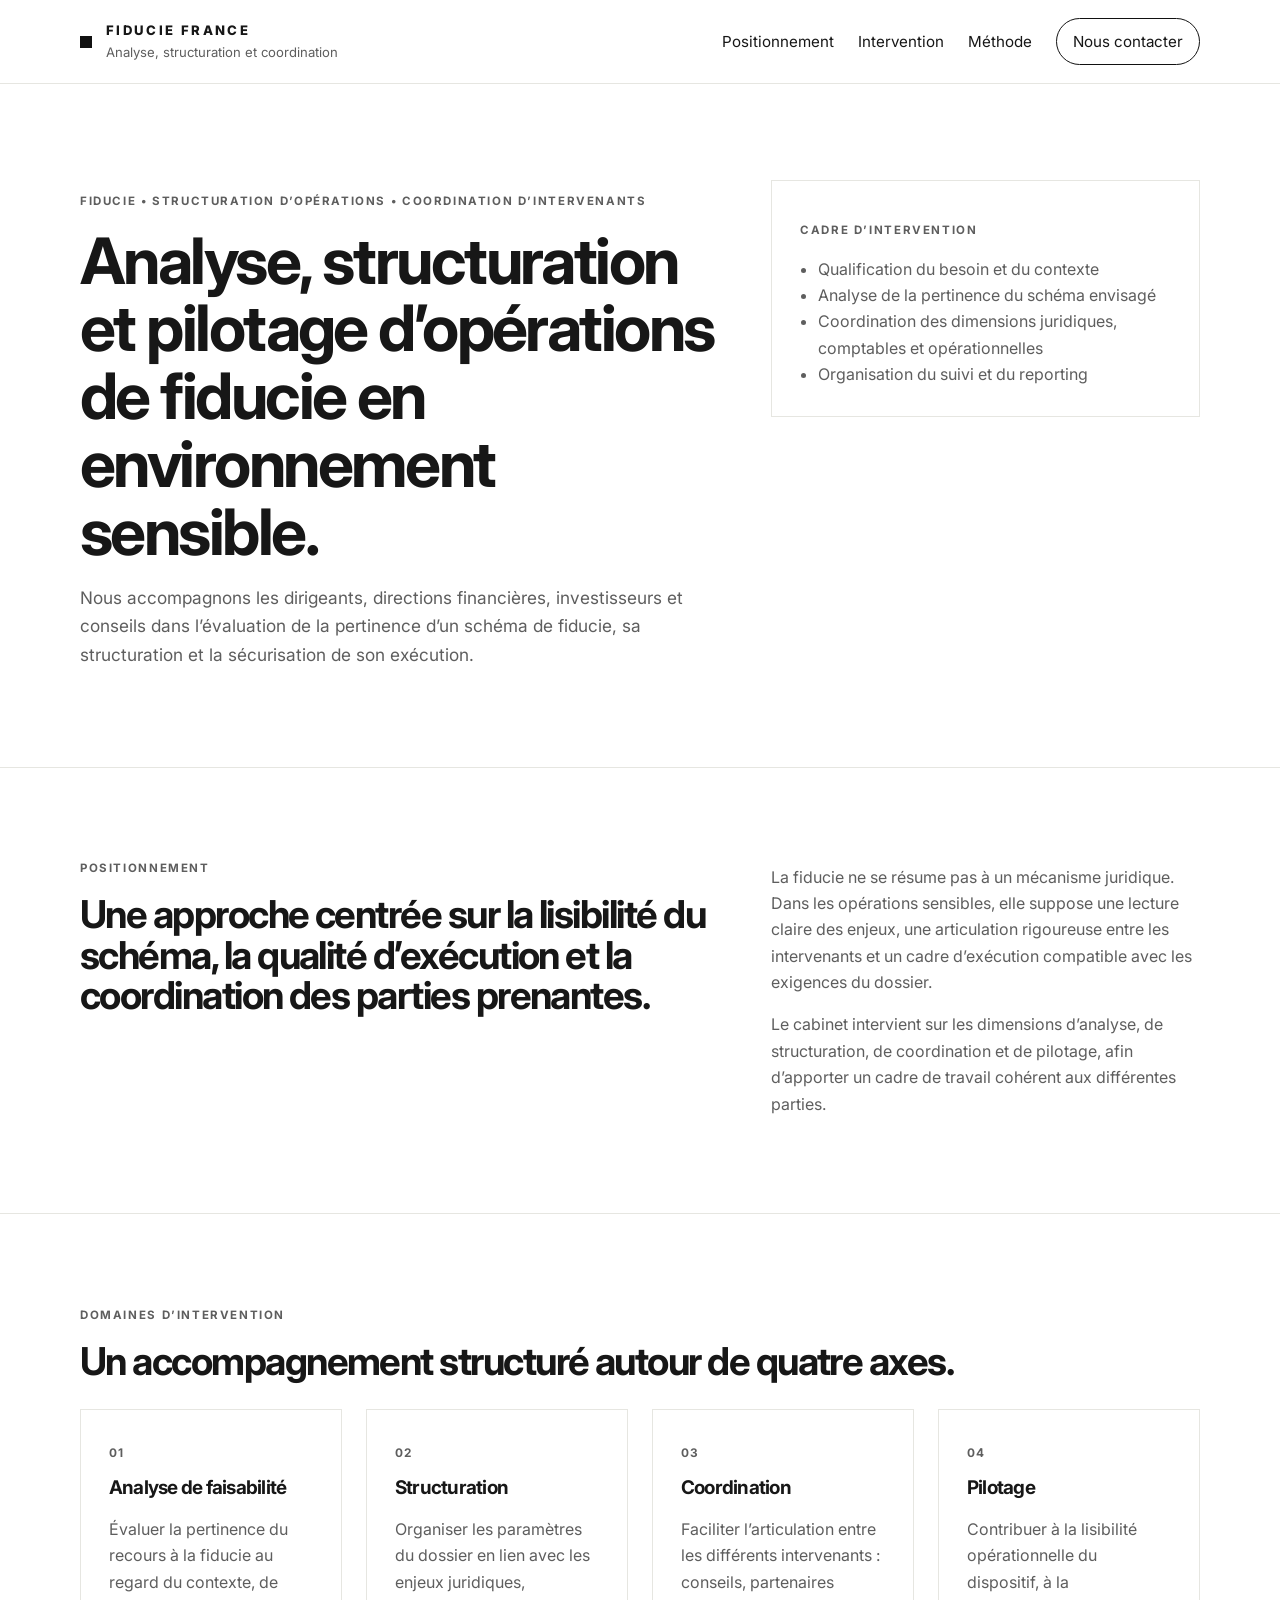
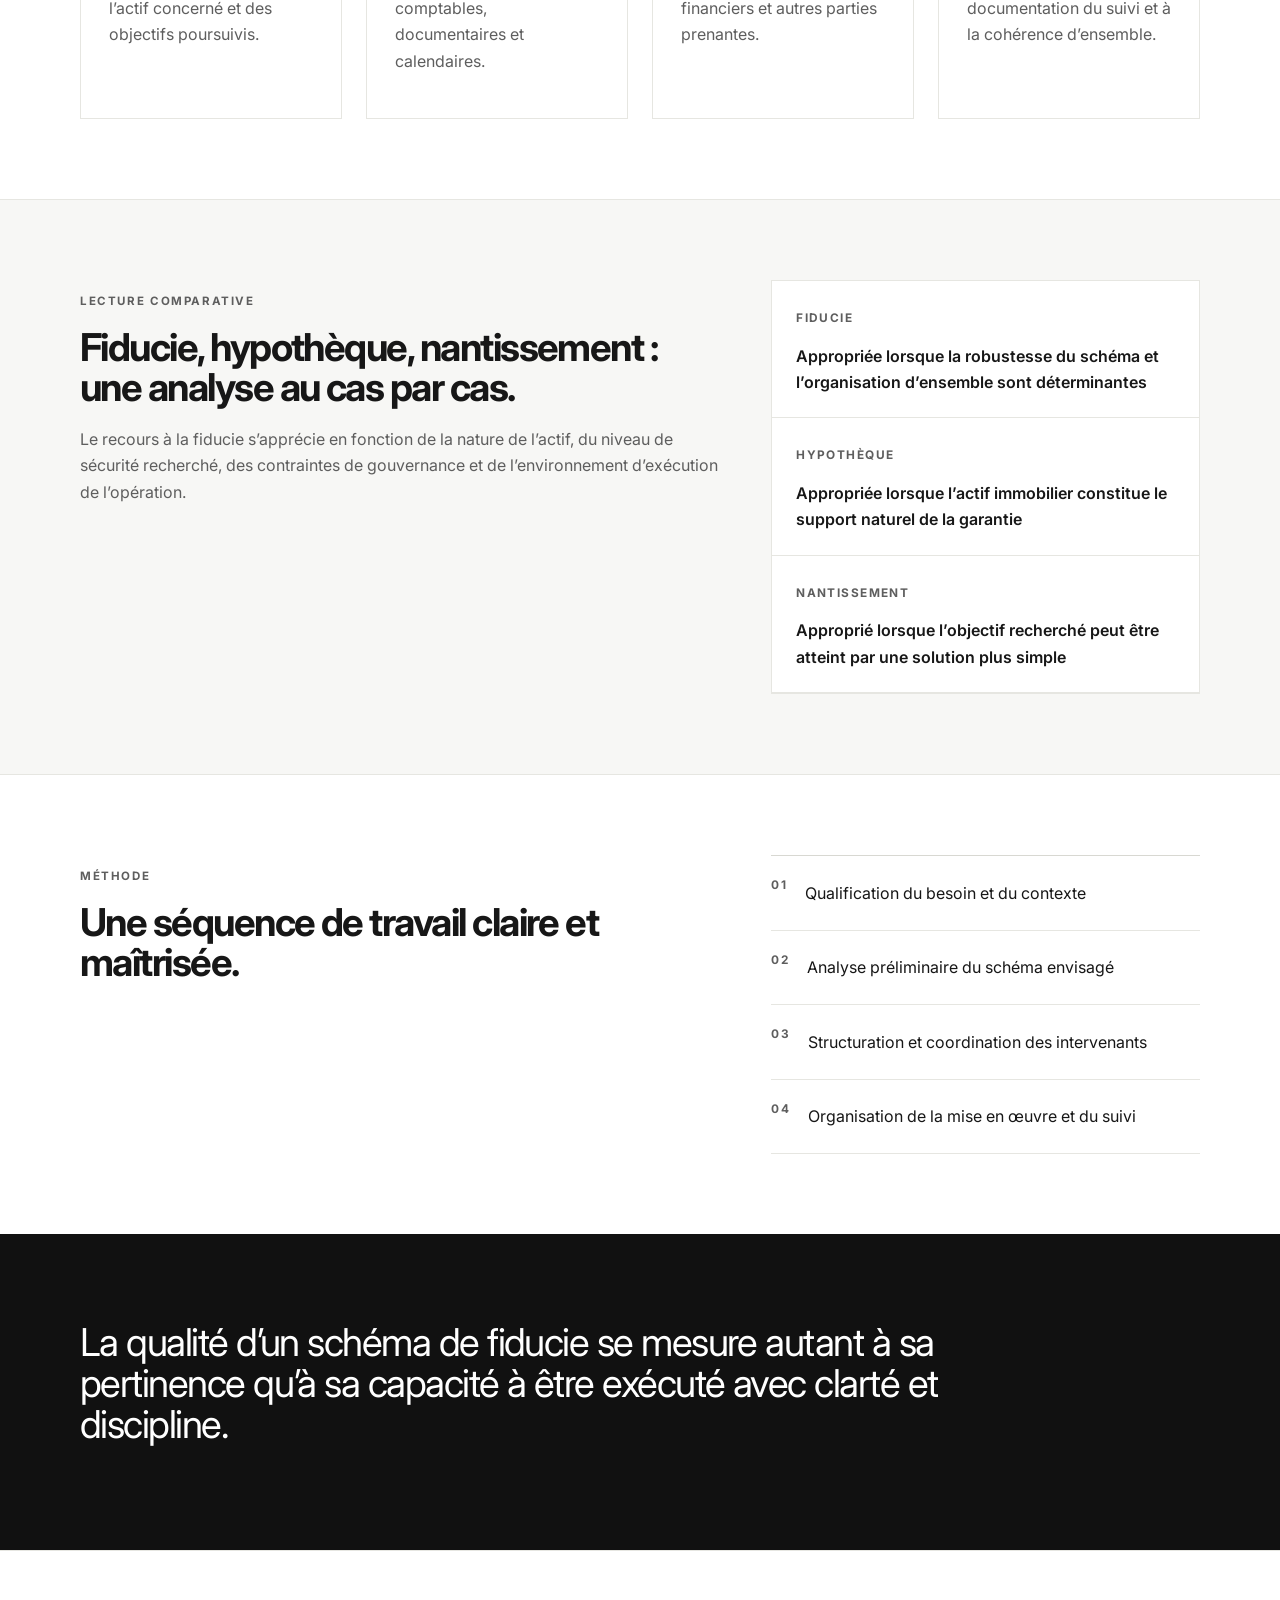
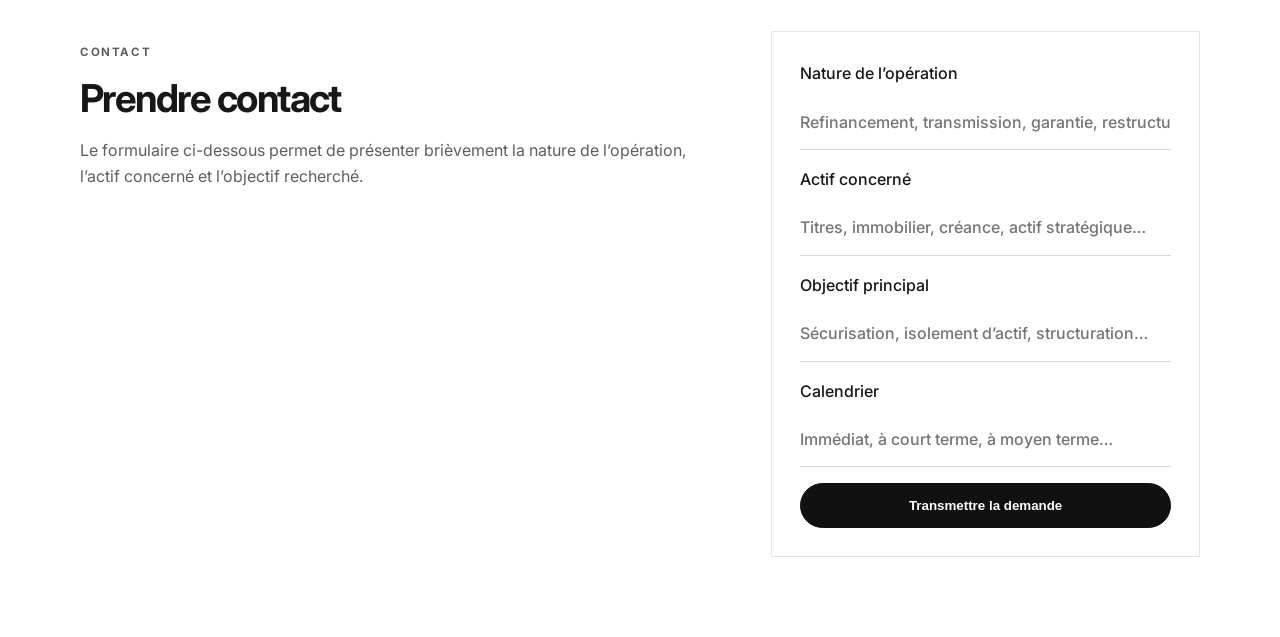
==== commit dfb49005: "feat: corporate tone and layout refinement" ====
--- a/index.html
+++ b/index.html
@@ -3,8 +3,8 @@
 <head>
   <meta charset="UTF-8" />
   <meta name="viewport" content="width=device-width, initial-scale=1.0" />
-  <title>Fiducie-sûreté en France | Structuration et pilotage</title>
-  <meta name="description" content="Approche claire et institutionnelle de la fiducie en France pour dirigeants, DAF et investisseurs. Diagnostic confidentiel et pilotage d’opérations sensibles." />
+  <title>Fiducie en France | Analyse, structuration et pilotage d’opérations sensibles</title>
+  <meta name="description" content="Accompagnement des dirigeants, directions financières et investisseurs dans l’analyse, la structuration et le pilotage d’opérations de fiducie en France." />
   <meta name="theme-color" content="#ffffff" />
   <link rel="preconnect" href="https://fonts.googleapis.com">
   <link rel="preconnect" href="https://fonts.gstatic.com" crossorigin>
@@ -14,72 +14,97 @@
 <body>
   <header class="header">
     <div class="container nav">
-      <div class="logo">FIDUCIE FRANCE</div>
+      <div class="logo-block">
+        <div class="logo-mark"></div>
+        <div>
+          <div class="logo">FIDUCIE FRANCE</div>
+          <div class="logo-sub">Analyse, structuration et coordination</div>
+        </div>
+      </div>
       <nav class="menu">
         <a href="#positionnement">Positionnement</a>
-        <a href="#comparatif">Comparatif</a>
+        <a href="#intervention">Intervention</a>
         <a href="#methode">Méthode</a>
-        <a href="#contact">Contact</a>
+        <a href="#contact" class="nav-cta">Nous contacter</a>
       </nav>
     </div>
   </header>
 
   <main>
     <section class="hero">
-      <div class="container hero-wrap">
-        <p class="kicker">Fiducie-sûreté / Structuration / Exécution</p>
-        <h1>La fiducie n’a pas besoin d’en faire trop pour être convaincante.</h1>
-        <p class="intro">Nous aidons à qualifier, structurer et piloter des opérations de fiducie avec une approche sobre, rigoureuse et orientée décision.</p>
-        <div class="hero-actions">
-          <a href="#contact" class="btn btn-black">Demander un diagnostic</a>
-          <a href="#comparatif" class="btn btn-white">Voir le comparatif</a>
+      <div class="container hero-grid">
+        <div class="hero-copy">
+          <p class="kicker">Fiducie • Structuration d’opérations • Coordination d’intervenants</p>
+          <h1>Analyse, structuration et pilotage d’opérations de fiducie en environnement sensible.</h1>
+          <p class="lead">Nous accompagnons les dirigeants, directions financières, investisseurs et conseils dans l’évaluation de la pertinence d’un schéma de fiducie, sa structuration et la sécurisation de son exécution.</p>
+        </div>
+        <aside class="hero-panel">
+          <div class="hero-card">
+            <p class="panel-label">Cadre d’intervention</p>
+            <ul>
+              <li>Qualification du besoin et du contexte</li>
+              <li>Analyse de la pertinence du schéma envisagé</li>
+              <li>Coordination des dimensions juridiques, comptables et opérationnelles</li>
+              <li>Organisation du suivi et du reporting</li>
+            </ul>
+          </div>
+        </aside>
+      </div>
+    </section>
+
+    <section class="section border-top" id="positionnement">
+      <div class="container intro-grid">
+        <div>
+          <p class="section-label">Positionnement</p>
+          <h2>Une approche centrée sur la lisibilité du schéma, la qualité d’exécution et la coordination des parties prenantes.</h2>
+        </div>
+        <div>
+          <p>La fiducie ne se résume pas à un mécanisme juridique. Dans les opérations sensibles, elle suppose une lecture claire des enjeux, une articulation rigoureuse entre les intervenants et un cadre d’exécution compatible avec les exigences du dossier.</p>
+          <p>Le cabinet intervient sur les dimensions d’analyse, de structuration, de coordination et de pilotage, afin d’apporter un cadre de travail cohérent aux différentes parties.</p>
         </div>
       </div>
     </section>
 
-    <section class="section" id="positionnement">
-      <div class="container two-col intro-grid">
-        <div>
-          <p class="section-label">Positionnement</p>
-          <h2>Un site plus juste. Plus calme. Plus crédible.</h2>
-        </div>
-        <div>
-          <p>Le bon angle n’est pas de vendre une mécanique juridique avec des artifices marketing. Le bon angle est d’expliquer clairement dans quels cas la fiducie mérite d’être étudiée, comment elle s’insère dans une opération, et ce qu’elle change réellement pour les parties prenantes.</p>
-        </div>
+    <section class="section border-top" id="intervention">
+      <div class="container section-head">
+        <p class="section-label">Domaines d’intervention</p>
+        <h2>Un accompagnement structuré autour de quatre axes.</h2>
       </div>
-    </section>
-
-    <section class="section border-top">
-      <div class="container grid-3">
-        <article class="minimal-card">
-          <span>01</span>
-          <h3>Qualifier</h3>
-          <p>Déterminer si la fiducie est pertinente au regard du contexte, de l’actif et de l’objectif.</p>
+      <div class="container cards-grid">
+        <article class="card">
+          <span class="card-index">01</span>
+          <h3>Analyse de faisabilité</h3>
+          <p>Évaluer la pertinence du recours à la fiducie au regard du contexte, de l’actif concerné et des objectifs poursuivis.</p>
         </article>
-        <article class="minimal-card">
-          <span>02</span>
-          <h3>Structurer</h3>
-          <p>Aligner les enjeux juridiques, comptables, documentaires et opérationnels.</p>
+        <article class="card">
+          <span class="card-index">02</span>
+          <h3>Structuration</h3>
+          <p>Organiser les paramètres du dossier en lien avec les enjeux juridiques, comptables, documentaires et calendaires.</p>
         </article>
-        <article class="minimal-card">
-          <span>03</span>
-          <h3>Piloter</h3>
-          <p>Mettre en place une exécution lisible, traçable et compatible avec un environnement exigeant.</p>
+        <article class="card">
+          <span class="card-index">03</span>
+          <h3>Coordination</h3>
+          <p>Faciliter l’articulation entre les différents intervenants : conseils, partenaires financiers et autres parties prenantes.</p>
+        </article>
+        <article class="card">
+          <span class="card-index">04</span>
+          <h3>Pilotage</h3>
+          <p>Contribuer à la lisibilité opérationnelle du dispositif, à la documentation du suivi et à la cohérence d’ensemble.</p>
         </article>
       </div>
     </section>
 
-    <section class="section border-top" id="comparatif">
-      <div class="container two-col compare-grid">
+    <section class="section contrast border-top">
+      <div class="container compare-grid">
         <div>
-          <p class="section-label">Comparatif</p>
-          <h2>Fiducie, hypothèque, nantissement.</h2>
-          <p>Trois outils. Trois degrés de sophistication. Trois manières de traiter le risque.</p>
+          <p class="section-label">Lecture comparative</p>
+          <h2>Fiducie, hypothèque, nantissement : une analyse au cas par cas.</h2>
+          <p>Le recours à la fiducie s’apprécie en fonction de la nature de l’actif, du niveau de sécurité recherché, des contraintes de gouvernance et de l’environnement d’exécution de l’opération.</p>
         </div>
-        <div class="compare-list">
-          <div class="line"><span>Fiducie</span><strong>Quand la robustesse et l’organisation sont décisives</strong></div>
-          <div class="line"><span>Hypothèque</span><strong>Quand l’actif immobilier structure naturellement la garantie</strong></div>
-          <div class="line"><span>Nantissement</span><strong>Quand une solution plus simple est suffisante</strong></div>
+        <div class="compare-table">
+          <div class="table-row"><span>Fiducie</span><strong>Appropriée lorsque la robustesse du schéma et l’organisation d’ensemble sont déterminantes</strong></div>
+          <div class="table-row"><span>Hypothèque</span><strong>Appropriée lorsque l’actif immobilier constitue le support naturel de la garantie</strong></div>
+          <div class="table-row"><span>Nantissement</span><strong>Approprié lorsque l’objectif recherché peut être atteint par une solution plus simple</strong></div>
         </div>
       </div>
     </section>
@@ -88,22 +113,20 @@
       <div class="container method-grid">
         <div>
           <p class="section-label">Méthode</p>
-          <h2>Une séquence courte, lisible, sans sur-promesse.</h2>
+          <h2>Une séquence de travail claire et maîtrisée.</h2>
         </div>
         <div class="steps">
-          <div class="step"><strong>01</strong><span>Qualification du besoin</span></div>
-          <div class="step"><strong>02</strong><span>Pré-analyse du schéma</span></div>
-          <div class="step"><strong>03</strong><span>Structuration avec les intervenants utiles</span></div>
-          <div class="step"><strong>04</strong><span>Mise en œuvre et suivi</span></div>
+          <div class="step"><strong>01</strong><span>Qualification du besoin et du contexte</span></div>
+          <div class="step"><strong>02</strong><span>Analyse préliminaire du schéma envisagé</span></div>
+          <div class="step"><strong>03</strong><span>Structuration et coordination des intervenants</span></div>
+          <div class="step"><strong>04</strong><span>Organisation de la mise en œuvre et du suivi</span></div>
         </div>
       </div>
     </section>
 
-    <section class="section quote-block">
-      <div class="container">
-        <blockquote>
-          Les avocats sécurisent l’acte. Les banques sécurisent leur exposition. Le cabinet sécurise la lisibilité et l’exécution.
-        </blockquote>
+    <section class="section quote-section">
+      <div class="container quote-wrap">
+        <blockquote>La qualité d’un schéma de fiducie se mesure autant à sa pertinence qu’à sa capacité à être exécuté avec clarté et discipline.</blockquote>
       </div>
     </section>
 
@@ -111,14 +134,15 @@
       <div class="container contact-grid">
         <div>
           <p class="section-label">Contact</p>
-          <h2>Demander un diagnostic confidentiel.</h2>
-          <p>Un formulaire simple, une promesse limitée, une entrée en relation plus crédible.</p>
+          <h2>Prendre contact</h2>
+          <p>Le formulaire ci-dessous permet de présenter brièvement la nature de l’opération, l’actif concerné et l’objectif recherché.</p>
         </div>
         <form class="form">
-          <label>Type d’opération<input type="text" placeholder="Refinancement, transmission, garantie…"></label>
-          <label>Actif concerné<input type="text" placeholder="Titres, immobilier, créance…"></label>
-          <label>Objectif principal<input type="text" placeholder="Sécuriser, isoler, structurer…"></label>
-          <button type="button" class="btn btn-black full">Envoyer</button>
+          <label>Nature de l’opération<input type="text" placeholder="Refinancement, transmission, garantie, restructuration…"></label>
+          <label>Actif concerné<input type="text" placeholder="Titres, immobilier, créance, actif stratégique…"></label>
+          <label>Objectif principal<input type="text" placeholder="Sécurisation, isolement d’actif, structuration…"></label>
+          <label>Calendrier<input type="text" placeholder="Immédiat, à court terme, à moyen terme…"></label>
+          <button type="button" class="button button-dark full">Transmettre la demande</button>
         </form>
       </div>
     </section>
--- a/styles.css
+++ b/styles.css
@@ -1,9 +1,11 @@
 :root {
   --bg: #ffffff;
-  --text: #111111;
-  --muted: #666666;
-  --line: #e8e8e8;
-  --black: #111111;
+  --bg-soft: #f7f7f5;
+  --text: #171717;
+  --muted: #5e5e5e;
+  --line: #e6e6e1;
+  --line-strong: #d8d8d2;
+  --dark: #111111;
 }
 
 * { box-sizing: border-box; }
@@ -11,21 +13,23 @@
 body {
   margin: 0;
   font-family: 'Inter', sans-serif;
+  color: var(--text);
   background: var(--bg);
-  color: var(--text);
-  line-height: 1.6;
+  line-height: 1.65;
 }
 
 .container {
-  width: min(1100px, calc(100% - 48px));
+  width: min(1120px, calc(100% - 56px));
   margin: 0 auto;
 }
 
 .header {
-  border-bottom: 1px solid var(--line);
-  background: rgba(255,255,255,0.96);
   position: sticky;
   top: 0;
+  z-index: 20;
+  background: rgba(255,255,255,0.96);
+  border-bottom: 1px solid var(--line);
+  backdrop-filter: blur(10px);
 }
 
 .nav {
@@ -36,166 +40,191 @@
   padding: 18px 0;
 }
 
+.logo-block {
+  display: flex;
+  align-items: center;
+  gap: 14px;
+}
+
+.logo-mark {
+  width: 12px;
+  height: 12px;
+  background: var(--dark);
+}
+
 .logo {
-  font-size: 0.84rem;
-  font-weight: 700;
-  letter-spacing: 0.16em;
+  font-size: 0.82rem;
+  font-weight: 800;
+  letter-spacing: 0.18em;
+}
+
+.logo-sub {
+  color: var(--muted);
+  font-size: 0.82rem;
 }
 
 .menu {
   display: flex;
   gap: 24px;
+  align-items: center;
   flex-wrap: wrap;
 }
 
 .menu a {
+  text-decoration: none;
   color: var(--text);
-  text-decoration: none;
-  font-size: 0.96rem;
+  font-size: 0.95rem;
+}
+
+.nav-cta {
+  padding: 10px 16px;
+  border: 1px solid var(--dark);
+  border-radius: 999px;
 }
 
 .hero {
-  padding: 110px 0 88px;
-}
-
-.hero-wrap {
-  max-width: 860px;
+  padding: 96px 0 80px;
+}
+
+.hero-grid,
+.intro-grid,
+.compare-grid,
+.method-grid,
+.contact-grid {
+  display: grid;
+  grid-template-columns: 1.2fr 0.8fr;
+  gap: 48px;
+  align-items: start;
 }
 
 .kicker,
-.section-label {
+.section-label,
+.panel-label {
   text-transform: uppercase;
   letter-spacing: 0.14em;
   font-size: 0.72rem;
   font-weight: 700;
   color: var(--muted);
-  margin-bottom: 18px;
+  margin-bottom: 16px;
 }
 
 h1, h2, h3, blockquote {
   margin: 0 0 18px;
   letter-spacing: -0.04em;
-  line-height: 1.04;
-}
-
-h1 { font-size: clamp(2.8rem, 6vw, 5.8rem); }
-h2 { font-size: clamp(1.8rem, 3vw, 3.2rem); }
-h3 { font-size: 1.2rem; }
-
-.intro,
+  line-height: 1.06;
+}
+
+h1 { font-size: clamp(2.8rem, 5vw, 5.2rem); }
+h2 { font-size: clamp(1.9rem, 3vw, 3.1rem); }
+h3 { font-size: 1.18rem; }
+
+.lead,
 p { color: var(--muted); }
-.intro {
-  font-size: 1.14rem;
+.lead {
+  font-size: 1.08rem;
   max-width: 760px;
 }
 
-.hero-actions {
-  display: flex;
-  gap: 14px;
-  flex-wrap: wrap;
-  margin-top: 34px;
-}
-
-.btn {
-  display: inline-flex;
-  align-items: center;
-  justify-content: center;
-  padding: 14px 22px;
-  border-radius: 999px;
+.hero-card,
+.card,
+.compare-table,
+.form {
   border: 1px solid var(--line);
-  text-decoration: none;
-  font-weight: 600;
-}
-
-.btn-black {
-  background: var(--black);
-  border-color: var(--black);
-  color: #fff;
-}
-
-.btn-white {
   background: #fff;
-  color: var(--text);
-}
-
-.full { width: 100%; }
+}
+
+.hero-card {
+  padding: 28px;
+}
+
+.hero-card ul {
+  margin: 0;
+  padding-left: 18px;
+  color: var(--muted);
+}
 
 .section {
-  padding: 72px 0;
+  padding: 80px 0;
 }
 
 .border-top {
   border-top: 1px solid var(--line);
 }
 
-.two-col,
-.contact-grid,
-.method-grid,
-.compare-grid {
-  display: grid;
-  grid-template-columns: 1fr 1fr;
-  gap: 42px;
-}
-
-.grid-3 {
-  display: grid;
-  grid-template-columns: repeat(3, 1fr);
+.section-head {
+  margin-bottom: 28px;
+}
+
+.cards-grid {
+  display: grid;
+  grid-template-columns: repeat(4, 1fr);
   gap: 24px;
 }
 
-.minimal-card {
-  padding-top: 8px;
-}
-
-.minimal-card span,
-.line span,
+.card {
+  padding: 28px;
+}
+
+.card-index,
+.table-row span,
 .step strong {
   display: inline-block;
   margin-bottom: 14px;
-  font-size: 0.75rem;
+  font-size: 0.74rem;
+  font-weight: 700;
   letter-spacing: 0.12em;
   text-transform: uppercase;
   color: var(--muted);
-  font-weight: 700;
-}
-
-.compare-list {
+}
+
+.contrast {
+  background: var(--bg-soft);
+}
+
+.compare-table {
   border-top: 1px solid var(--line);
 }
 
-.line {
+.table-row {
+  padding: 22px 24px;
+  border-bottom: 1px solid var(--line);
+}
+
+.table-row strong {
+  display: block;
+  color: var(--text);
+  font-size: 1rem;
+  font-weight: 600;
+}
+
+.steps {
+  border-top: 1px solid var(--line-strong);
+}
+
+.step {
+  display: flex;
+  gap: 18px;
+  align-items: center;
   padding: 20px 0;
   border-bottom: 1px solid var(--line);
 }
 
-.line strong {
-  display: block;
-  font-size: 1rem;
-  font-weight: 600;
-}
-
-.steps {
-  border-top: 1px solid var(--line);
-}
-
-.step {
-  display: flex;
-  gap: 18px;
-  padding: 20px 0;
-  border-bottom: 1px solid var(--line);
-}
-
-.quote-block {
-  background: #111111;
+.quote-section {
+  background: var(--dark);
+}
+
+.quote-wrap {
+  padding: 8px 0;
 }
 
 blockquote {
   color: #fff;
-  font-size: clamp(1.8rem, 3vw, 3.4rem);
-  max-width: 900px;
+  font-size: clamp(1.8rem, 3vw, 3.2rem);
+  max-width: 960px;
 }
 
 .form {
+  padding: 28px;
   display: grid;
   gap: 16px;
 }
@@ -209,23 +238,44 @@
 .form input {
   padding: 14px 0;
   border: 0;
-  border-bottom: 1px solid var(--line);
+  border-bottom: 1px solid var(--line-strong);
+  background: transparent;
   font: inherit;
-  background: transparent;
 }
 
 .form input:focus {
   outline: none;
-  border-bottom-color: var(--black);
-}
-
-@media (max-width: 900px) {
-  .nav,
-  .two-col,
+  border-bottom-color: var(--dark);
+}
+
+.button {
+  display: inline-flex;
+  align-items: center;
+  justify-content: center;
+  padding: 14px 20px;
+  border-radius: 999px;
+  text-decoration: none;
+  font-weight: 600;
+  border: 1px solid var(--dark);
+}
+
+.button-dark {
+  background: var(--dark);
+  color: #fff;
+}
+
+.full {
+  width: 100%;
+}
+
+@media (max-width: 920px) {
+  .hero-grid,
+  .intro-grid,
+  .compare-grid,
+  .method-grid,
   .contact-grid,
-  .method-grid,
-  .compare-grid,
-  .grid-3 {
+  .cards-grid,
+  .nav {
     grid-template-columns: 1fr;
   }
 
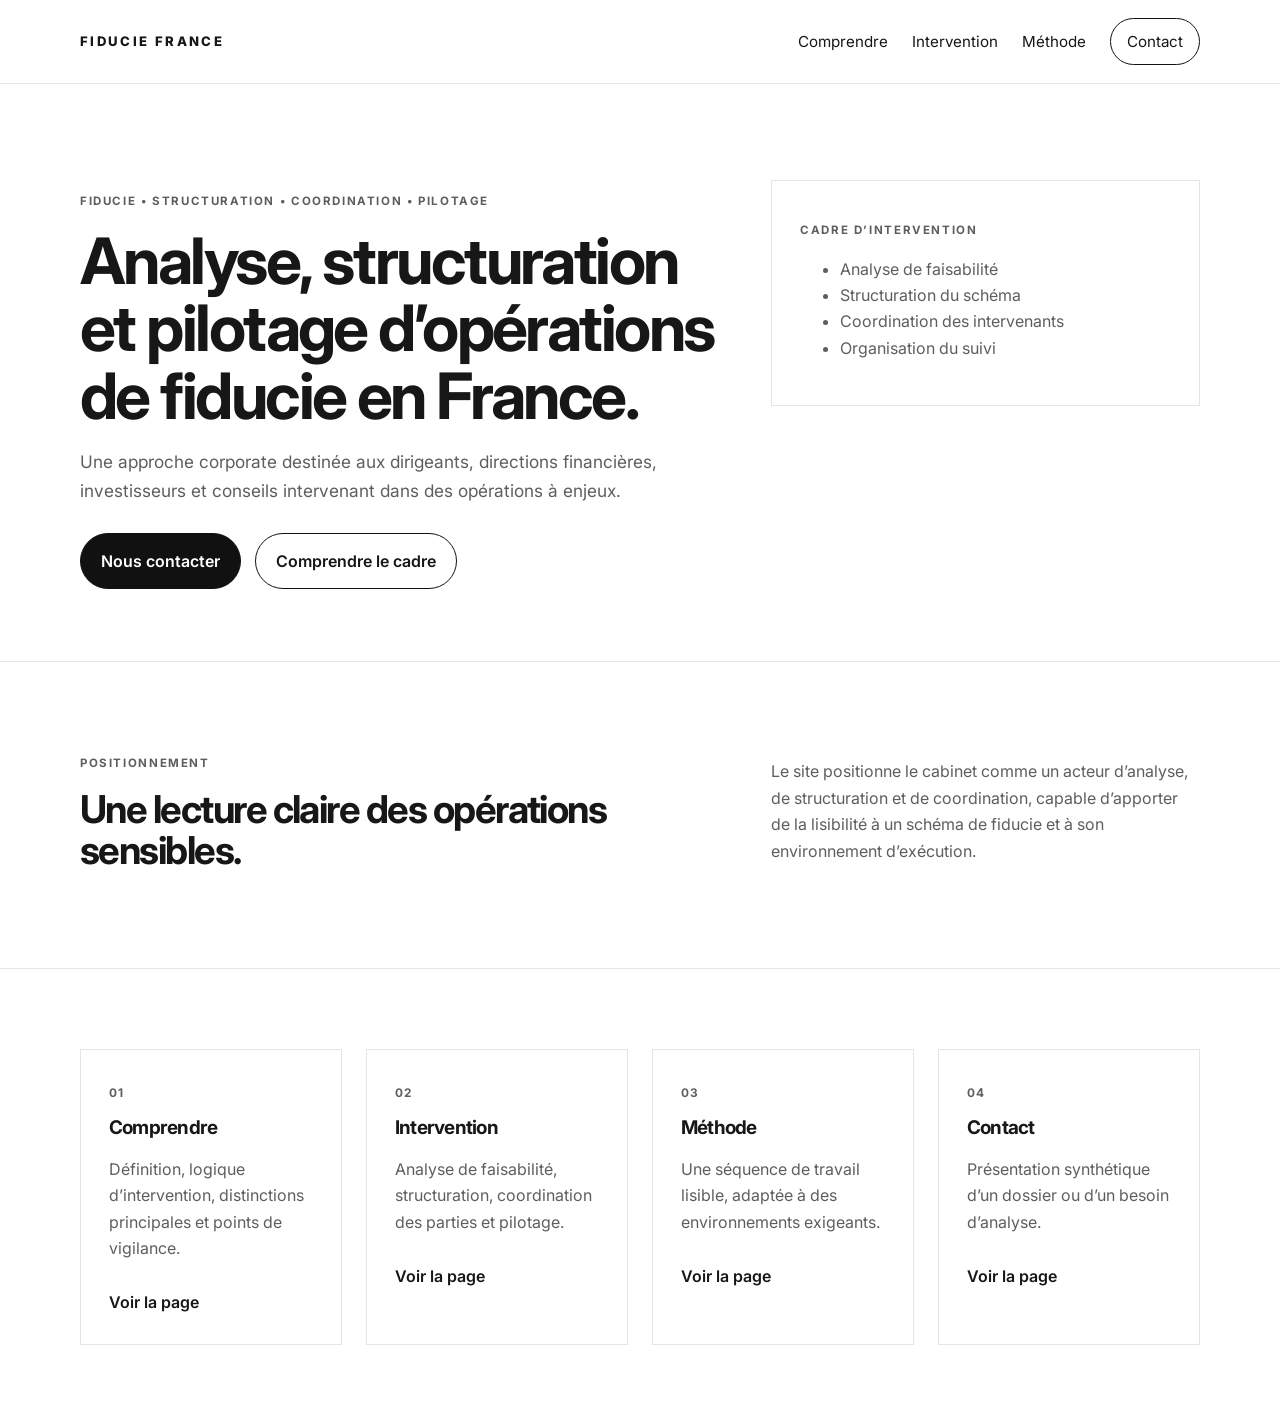
==== commit 38571fcf: "feat: convert corporate landing into multi-page site" ====
--- a/index.html
+++ b/index.html
@@ -1,149 +1,90 @@
 <!DOCTYPE html>
 <html lang="fr">
 <head>
-  <meta charset="UTF-8" />
-  <meta name="viewport" content="width=device-width, initial-scale=1.0" />
-  <title>Fiducie en France | Analyse, structuration et pilotage d’opérations sensibles</title>
-  <meta name="description" content="Accompagnement des dirigeants, directions financières et investisseurs dans l’analyse, la structuration et le pilotage d’opérations de fiducie en France." />
-  <meta name="theme-color" content="#ffffff" />
+  <meta charset="UTF-8">
+  <meta name="viewport" content="width=device-width, initial-scale=1.0">
+  <title>Fiducie en France | Analyse, structuration et pilotage</title>
+  <meta name="description" content="Accompagnement des dirigeants, directions financières et investisseurs dans l’analyse, la structuration et le pilotage d’opérations de fiducie en France.">
   <link rel="preconnect" href="https://fonts.googleapis.com">
   <link rel="preconnect" href="https://fonts.gstatic.com" crossorigin>
   <link href="https://fonts.googleapis.com/css2?family=Inter:wght@400;500;600;700;800&display=swap" rel="stylesheet">
-  <link rel="stylesheet" href="styles.css" />
+  <link rel="stylesheet" href="styles.css">
 </head>
 <body>
   <header class="header">
     <div class="container nav">
-      <div class="logo-block">
-        <div class="logo-mark"></div>
-        <div>
-          <div class="logo">FIDUCIE FRANCE</div>
-          <div class="logo-sub">Analyse, structuration et coordination</div>
-        </div>
-      </div>
+      <a class="logo" href="index.html">FIDUCIE FRANCE</a>
       <nav class="menu">
-        <a href="#positionnement">Positionnement</a>
-        <a href="#intervention">Intervention</a>
-        <a href="#methode">Méthode</a>
-        <a href="#contact" class="nav-cta">Nous contacter</a>
+        <a href="comprendre.html">Comprendre</a>
+        <a href="intervention.html">Intervention</a>
+        <a href="methode.html">Méthode</a>
+        <a href="contact.html" class="nav-cta">Contact</a>
       </nav>
     </div>
   </header>
 
   <main>
-    <section class="hero">
+    <section class="hero hero-home">
       <div class="container hero-grid">
-        <div class="hero-copy">
-          <p class="kicker">Fiducie • Structuration d’opérations • Coordination d’intervenants</p>
-          <h1>Analyse, structuration et pilotage d’opérations de fiducie en environnement sensible.</h1>
-          <p class="lead">Nous accompagnons les dirigeants, directions financières, investisseurs et conseils dans l’évaluation de la pertinence d’un schéma de fiducie, sa structuration et la sécurisation de son exécution.</p>
+        <div>
+          <p class="kicker">Fiducie • Structuration • Coordination • Pilotage</p>
+          <h1>Analyse, structuration et pilotage d’opérations de fiducie en France.</h1>
+          <p class="lead">Une approche corporate destinée aux dirigeants, directions financières, investisseurs et conseils intervenant dans des opérations à enjeux.</p>
+          <div class="hero-actions">
+            <a class="button button-dark" href="contact.html">Nous contacter</a>
+            <a class="button button-light" href="comprendre.html">Comprendre le cadre</a>
+          </div>
         </div>
-        <aside class="hero-panel">
-          <div class="hero-card">
-            <p class="panel-label">Cadre d’intervention</p>
-            <ul>
-              <li>Qualification du besoin et du contexte</li>
-              <li>Analyse de la pertinence du schéma envisagé</li>
-              <li>Coordination des dimensions juridiques, comptables et opérationnelles</li>
-              <li>Organisation du suivi et du reporting</li>
-            </ul>
-          </div>
+        <aside class="panel">
+          <p class="section-label">Cadre d’intervention</p>
+          <ul>
+            <li>Analyse de faisabilité</li>
+            <li>Structuration du schéma</li>
+            <li>Coordination des intervenants</li>
+            <li>Organisation du suivi</li>
+          </ul>
         </aside>
       </div>
     </section>
 
-    <section class="section border-top" id="positionnement">
+    <section class="section border-top">
       <div class="container intro-grid">
         <div>
           <p class="section-label">Positionnement</p>
-          <h2>Une approche centrée sur la lisibilité du schéma, la qualité d’exécution et la coordination des parties prenantes.</h2>
+          <h2>Une lecture claire des opérations sensibles.</h2>
         </div>
         <div>
-          <p>La fiducie ne se résume pas à un mécanisme juridique. Dans les opérations sensibles, elle suppose une lecture claire des enjeux, une articulation rigoureuse entre les intervenants et un cadre d’exécution compatible avec les exigences du dossier.</p>
-          <p>Le cabinet intervient sur les dimensions d’analyse, de structuration, de coordination et de pilotage, afin d’apporter un cadre de travail cohérent aux différentes parties.</p>
+          <p>Le site positionne le cabinet comme un acteur d’analyse, de structuration et de coordination, capable d’apporter de la lisibilité à un schéma de fiducie et à son environnement d’exécution.</p>
         </div>
       </div>
     </section>
 
-    <section class="section border-top" id="intervention">
-      <div class="container section-head">
-        <p class="section-label">Domaines d’intervention</p>
-        <h2>Un accompagnement structuré autour de quatre axes.</h2>
-      </div>
+    <section class="section border-top">
       <div class="container cards-grid">
         <article class="card">
           <span class="card-index">01</span>
-          <h3>Analyse de faisabilité</h3>
-          <p>Évaluer la pertinence du recours à la fiducie au regard du contexte, de l’actif concerné et des objectifs poursuivis.</p>
+          <h3>Comprendre</h3>
+          <p>Définition, logique d’intervention, distinctions principales et points de vigilance.</p>
+          <a href="comprendre.html" class="text-link">Voir la page</a>
         </article>
         <article class="card">
           <span class="card-index">02</span>
-          <h3>Structuration</h3>
-          <p>Organiser les paramètres du dossier en lien avec les enjeux juridiques, comptables, documentaires et calendaires.</p>
+          <h3>Intervention</h3>
+          <p>Analyse de faisabilité, structuration, coordination des parties et pilotage.</p>
+          <a href="intervention.html" class="text-link">Voir la page</a>
         </article>
         <article class="card">
           <span class="card-index">03</span>
-          <h3>Coordination</h3>
-          <p>Faciliter l’articulation entre les différents intervenants : conseils, partenaires financiers et autres parties prenantes.</p>
+          <h3>Méthode</h3>
+          <p>Une séquence de travail lisible, adaptée à des environnements exigeants.</p>
+          <a href="methode.html" class="text-link">Voir la page</a>
         </article>
         <article class="card">
           <span class="card-index">04</span>
-          <h3>Pilotage</h3>
-          <p>Contribuer à la lisibilité opérationnelle du dispositif, à la documentation du suivi et à la cohérence d’ensemble.</p>
+          <h3>Contact</h3>
+          <p>Présentation synthétique d’un dossier ou d’un besoin d’analyse.</p>
+          <a href="contact.html" class="text-link">Voir la page</a>
         </article>
-      </div>
-    </section>
-
-    <section class="section contrast border-top">
-      <div class="container compare-grid">
-        <div>
-          <p class="section-label">Lecture comparative</p>
-          <h2>Fiducie, hypothèque, nantissement : une analyse au cas par cas.</h2>
-          <p>Le recours à la fiducie s’apprécie en fonction de la nature de l’actif, du niveau de sécurité recherché, des contraintes de gouvernance et de l’environnement d’exécution de l’opération.</p>
-        </div>
-        <div class="compare-table">
-          <div class="table-row"><span>Fiducie</span><strong>Appropriée lorsque la robustesse du schéma et l’organisation d’ensemble sont déterminantes</strong></div>
-          <div class="table-row"><span>Hypothèque</span><strong>Appropriée lorsque l’actif immobilier constitue le support naturel de la garantie</strong></div>
-          <div class="table-row"><span>Nantissement</span><strong>Approprié lorsque l’objectif recherché peut être atteint par une solution plus simple</strong></div>
-        </div>
-      </div>
-    </section>
-
-    <section class="section border-top" id="methode">
-      <div class="container method-grid">
-        <div>
-          <p class="section-label">Méthode</p>
-          <h2>Une séquence de travail claire et maîtrisée.</h2>
-        </div>
-        <div class="steps">
-          <div class="step"><strong>01</strong><span>Qualification du besoin et du contexte</span></div>
-          <div class="step"><strong>02</strong><span>Analyse préliminaire du schéma envisagé</span></div>
-          <div class="step"><strong>03</strong><span>Structuration et coordination des intervenants</span></div>
-          <div class="step"><strong>04</strong><span>Organisation de la mise en œuvre et du suivi</span></div>
-        </div>
-      </div>
-    </section>
-
-    <section class="section quote-section">
-      <div class="container quote-wrap">
-        <blockquote>La qualité d’un schéma de fiducie se mesure autant à sa pertinence qu’à sa capacité à être exécuté avec clarté et discipline.</blockquote>
-      </div>
-    </section>
-
-    <section class="section border-top" id="contact">
-      <div class="container contact-grid">
-        <div>
-          <p class="section-label">Contact</p>
-          <h2>Prendre contact</h2>
-          <p>Le formulaire ci-dessous permet de présenter brièvement la nature de l’opération, l’actif concerné et l’objectif recherché.</p>
-        </div>
-        <form class="form">
-          <label>Nature de l’opération<input type="text" placeholder="Refinancement, transmission, garantie, restructuration…"></label>
-          <label>Actif concerné<input type="text" placeholder="Titres, immobilier, créance, actif stratégique…"></label>
-          <label>Objectif principal<input type="text" placeholder="Sécurisation, isolement d’actif, structuration…"></label>
-          <label>Calendrier<input type="text" placeholder="Immédiat, à court terme, à moyen terme…"></label>
-          <button type="button" class="button button-dark full">Transmettre la demande</button>
-        </form>
       </div>
     </section>
   </main>
--- a/styles.css
+++ b/styles.css
@@ -23,6 +23,10 @@
   margin: 0 auto;
 }
 
+.narrow {
+  max-width: 820px;
+}
+
 .header {
   position: sticky;
   top: 0;
@@ -40,27 +44,12 @@
   padding: 18px 0;
 }
 
-.logo-block {
-  display: flex;
-  align-items: center;
-  gap: 14px;
-}
-
-.logo-mark {
-  width: 12px;
-  height: 12px;
-  background: var(--dark);
-}
-
 .logo {
+  text-decoration: none;
+  color: var(--text);
   font-size: 0.82rem;
   font-weight: 800;
   letter-spacing: 0.18em;
-}
-
-.logo-sub {
-  color: var(--muted);
-  font-size: 0.82rem;
 }
 
 .menu {
@@ -82,8 +71,13 @@
   border-radius: 999px;
 }
 
-.hero {
-  padding: 96px 0 80px;
+.hero,
+.page-hero {
+  padding: 96px 0 72px;
+}
+
+.hero-home {
+  background: #fff;
 }
 
 .hero-grid,
@@ -98,8 +92,7 @@
 }
 
 .kicker,
-.section-label,
-.panel-label {
+.section-label {
   text-transform: uppercase;
   letter-spacing: 0.14em;
   font-size: 0.72rem;
@@ -108,39 +101,41 @@
   margin-bottom: 16px;
 }
 
-h1, h2, h3, blockquote {
+h1, h2, h3 {
   margin: 0 0 18px;
   letter-spacing: -0.04em;
   line-height: 1.06;
 }
 
 h1 { font-size: clamp(2.8rem, 5vw, 5.2rem); }
-h2 { font-size: clamp(1.9rem, 3vw, 3.1rem); }
+h2 { font-size: clamp(1.9rem, 3vw, 3rem); }
 h3 { font-size: 1.18rem; }
 
 .lead,
-p { color: var(--muted); }
+p, li { color: var(--muted); }
 .lead {
   font-size: 1.08rem;
   max-width: 760px;
 }
 
-.hero-card,
+.hero-actions {
+  display: flex;
+  gap: 14px;
+  flex-wrap: wrap;
+  margin-top: 28px;
+}
+
+.panel,
 .card,
-.compare-table,
 .form {
   border: 1px solid var(--line);
   background: #fff;
 }
 
-.hero-card {
+.panel,
+.card,
+.form {
   padding: 28px;
-}
-
-.hero-card ul {
-  margin: 0;
-  padding-left: 18px;
-  color: var(--muted);
 }
 
 .section {
@@ -151,22 +146,13 @@
   border-top: 1px solid var(--line);
 }
 
-.section-head {
-  margin-bottom: 28px;
-}
-
 .cards-grid {
   display: grid;
   grid-template-columns: repeat(4, 1fr);
   gap: 24px;
 }
 
-.card {
-  padding: 28px;
-}
-
 .card-index,
-.table-row span,
 .step strong {
   display: inline-block;
   margin-bottom: 14px;
@@ -177,23 +163,11 @@
   color: var(--muted);
 }
 
-.contrast {
-  background: var(--bg-soft);
-}
-
-.compare-table {
-  border-top: 1px solid var(--line);
-}
-
-.table-row {
-  padding: 22px 24px;
-  border-bottom: 1px solid var(--line);
-}
-
-.table-row strong {
-  display: block;
-  color: var(--text);
-  font-size: 1rem;
+.text-link {
+  display: inline-block;
+  margin-top: 12px;
+  color: var(--text);
+  text-decoration: none;
   font-weight: 600;
 }
 
@@ -209,22 +183,7 @@
   border-bottom: 1px solid var(--line);
 }
 
-.quote-section {
-  background: var(--dark);
-}
-
-.quote-wrap {
-  padding: 8px 0;
-}
-
-blockquote {
-  color: #fff;
-  font-size: clamp(1.8rem, 3vw, 3.2rem);
-  max-width: 960px;
-}
-
 .form {
-  padding: 28px;
   display: grid;
   gap: 16px;
 }
@@ -262,6 +221,11 @@
 .button-dark {
   background: var(--dark);
   color: #fff;
+}
+
+.button-light {
+  background: #fff;
+  color: var(--text);
 }
 
 .full {
